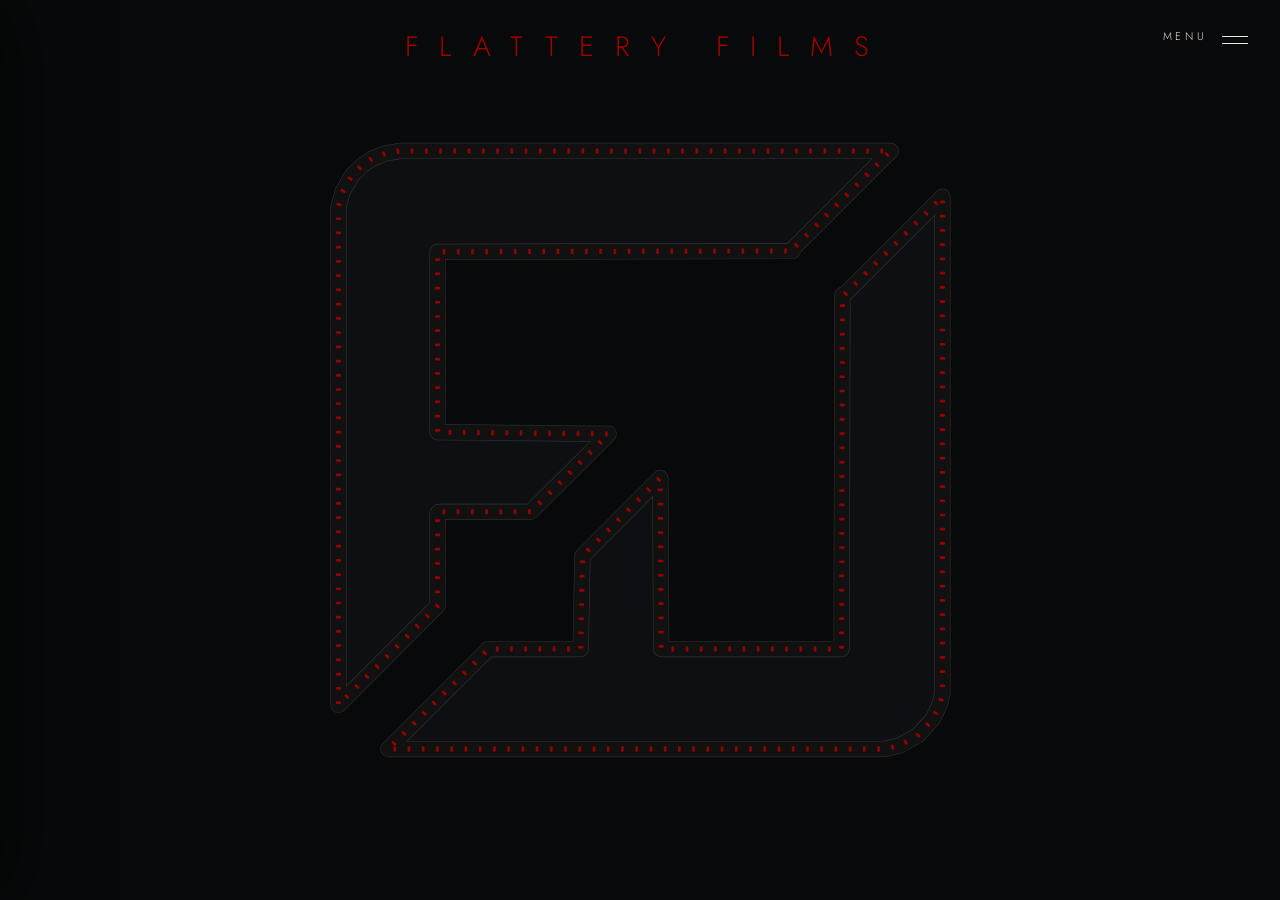
==== index.html @ 38bb0672 "Increase GAP constant from 9.5 to 10.5" ====
<!doctype html>
<html lang="en">
<head>
<meta charset="utf-8">
<meta name="viewport" content="width=device-width, initial-scale=1">
<title>Flattery Films</title>
<link rel="preconnect" href="https://fonts.googleapis.com">
<link href="https://fonts.googleapis.com/css2?family=Jost:wght@300;400&display=swap" rel="stylesheet">
<link rel="stylesheet" href="assets/site.css">
<style>
  /* hero + emblem */
  .hero{min-height:100vh;display:grid;place-items:center}
  #logo{width:min(86vmin,720px);aspect-ratio:1;display:block;touch-action:none}
  .lightbox{position:fixed;inset:0;z-index:50;background:rgba(5,5,6,.92);display:grid;place-items:center;
    opacity:0;pointer-events:none;transition:opacity .5s;cursor:zoom-out;padding:24px}
  .lightbox.show{opacity:1;pointer-events:auto}
  .lightbox figure{max-width:min(1000px,100%);text-align:center}
  .lightbox img{max-width:100%;max-height:72vh;display:block;margin:0 auto;box-shadow:0 30px 80px rgba(0,0,0,.6)}
  .lightbox p{margin-top:22px;color:var(--dim);font-size:14px;letter-spacing:.08em;line-height:1.7}

</style>
</head>
<body>


<main class="hero">
  <canvas id="logo" aria-label="Flattery Films logo as a moving film strip"></canvas>
</main>
<div class="lightbox" id="lightbox"><figure><img alt=""><p></p></figure></div>



<script>
  // =====================================================================
  //  FLATTERY FILMS HERO — the logo itself is the film; stills run inside it
  // =====================================================================

  // 1) YOUR STILLS — image paths/URLs, with the story for each.
  //    Leave empty to see the placeholder frames.
  const STILLS = [
   
    { src: "https://assets.codepen.io/14693322/Thin-Space-Eric-Pall292295adino-Sean-Murphy-D3-CostaRica-1124.jpg?format=auto", caption: "Thin Space — BOAT." },
    { src: "https://assets.codepen.io/14693322/Thin_Space_Sean_Murphy_Mexico_0924_D12262651.jpg", caption: "Thin Space — Mexico." },
    { src: "https://assets.codepen.io/14693322/Thin-Space-Eric-Pall300077adino-Sean-Murphy-D5-CostaRica-1124.jpg", caption: "Thin Space — Costa Rica." },
    { src: "https://assets.codepen.io/14693322/Thin-Space-Scotland-Sean-Murphy-D5-052547463.jpg", caption: "Thin Space — Scotland." },
    { src: "https://assets.codepen.io/14693322/Thin-Space-Scotland-Sean-Murphy-D1Leica-052536906.jpg", caption: "Thin Space — Scotland." },
    { src: "https://assets.codepen.io/14693322/Thin-Space-Scotland-Sean-Murphy-D2-052537900.jpg", caption: "Thin Space — Scotland." },      
  { src:"https://assets.codepen.io/14693322/5I9A9838.jpg", caption: "Thin Space — Scotland." },
     { src:"https://assets.codepen.io/14693322/Image+3-10-24+at+10.40%E2%80%AFAM.jpg", caption: "Alaska — U.S." },
      { src:"https://assets.codepen.io/14693322/Sean+Water+Shot.jpeg?format=auto", caption: "Alaska — U.S." },
  ];

  // 2) LOOK & FEEL
  const SPEED       = 14;   // film speed, px per second (0 = still)
  const HOVER_SPEED = 2;    // speed while the cursor is on the logo (slows so you can pick a frame)
  const IDLE_ALPHA  = 0.75;  // brightness of the black-and-white frames at rest (0–1)
  const COLOR_REACH = 1.3;  // how far the colour spreads from the cursor, in frame-widths

  // 3) OUTLINE — the film-strip outline around the logo (sizes are px at a 520px-wide logo; they scale with it)
  const GAP    = 10.5;   // px from one perforation to the next
  const HOLE_W = 2;   // perforation length (along the outline), px
  const HOLE_H = 4;     // perforation height (across the outline), px
  const ROUND  = 0.9;   // corner rounding of each perforation, px
  const OUTLINE_SPEED       = 6;   // how fast the outline runs, px per second
  const OUTLINE_HOVER_SPEED = 20;  // outline speed while the cursor is on the logo
  const REACH  = 80;    // cursor influence radius, px
  const PUSH   = 10;    // how far perforations lift away from the cursor, px
  const BAND   = 12;    // width of the faint film strip under the holes, px (0 = none)

  // Logo outline traced from the artwork, centred on 0,0, scaled to 1.
  const SHAPES = [[[0.5, -0.4188], [0.3375, -0.2563], [0.3347, -0.2563], [0.3333, 0.3291], [0.035, 0.3291], [0.0336, 0.0462], [-0.0952, 0.1751], [-0.098, 0.3291], [-0.2507, 0.3291], [-0.416, 0.4944], [0.4034, 0.4944], [0.4286, 0.4888], [0.4594, 0.472], [0.4846, 0.444], [0.4958, 0.4202], [0.5, 0.402]], [[0.4146, -0.4944], [-0.3978, -0.4944], [-0.4216, -0.4902], [-0.4426, -0.4818], [-0.4594, -0.4706], [-0.4762, -0.4538], [-0.4916, -0.4272], [-0.4986, -0.402], [-0.4986, 0.4216], [-0.3347, 0.2577], [-0.3347, 0.105], [-0.3319, 0.1022], [-0.1807, 0.1022], [-0.0518, -0.0266], [-0.3347, -0.0294], [-0.3347, -0.3277], [0.2521, -0.3291], [0.2521, -0.3319]]];
  // The film's path through each bar of the logo (centre line + bar width), same units.
  // piece = which half of the logo the film stays inside (0 = right/bottom half, 1 = top/left half).
  const ROUTES = [
    { w: 0.131, pts: [[-0.417, 0.0365], [0.06, 0.0365]], piece: 1, clip: [-0.335, -1, 1, 1] },  // F middle arm (starts at the left bar's inner edge)
    { w: 0.133, pts: [[-0.0315, 0.4115], [-0.0315, -0.06]], piece: 0, clip: [-1, -1, 1, 0.329] }, // inner stem (starts at the bottom bar's top edge)
    { w: 0.165, pts: [[0.52, -0.4115], [-0.417, -0.4115], [-0.417, 0.53]], piece: 1 },  // top bar → left bar
    { w: 0.166, pts: [[0.4165, -0.53], [0.4165, 0.4115], [-0.53, 0.4115]], piece: 0 },  // right bar → bottom bar
  ];

  const cv = document.getElementById("logo"), ctx = cv.getContext("2d");
  let W = 0, L = 0, routes = [], outline = null, pieces = [], mouse = { x: -1e4, y: -1e4 }, over = false;
  let speed = SPEED, oSpeed = OUTLINE_SPEED, last = 0, hits = [], glow = {}, rims = [], K = 1; let DPR = 1;

  // ---- stills: a colour version and a black-and-white version of each ----
  function greyOf(img) {
    const o = document.createElement("canvas"); o.width = img.naturalWidth || img.width; o.height = img.naturalHeight || img.height;
    const g = o.getContext("2d");
    if ("filter" in g) { g.filter = "grayscale(1) contrast(1.1) brightness(1.12)"; g.drawImage(img, 0, 0); return o; }
    g.drawImage(img, 0, 0);
    try { const d = g.getImageData(0, 0, o.width, o.height), p = d.data;
      for (let i = 0; i < p.length; i += 4) { const y = p[i] * .3 + p[i + 1] * .59 + p[i + 2] * .11; p[i] = p[i + 1] = p[i + 2] = y; }
      g.putImageData(d, 0, 0); } catch (e) {}
    return o;
  }
  const PH = [["#c9834f", "#3b2a4d"], ["#5d8fa8", "#1d2b33"], ["#d9b26a", "#5a3a22"], ["#7e9b6a", "#22301f"], ["#b0606a", "#2a1a2e"], ["#6f7fb8", "#1a1c33"]];
  const frames = (STILLS.length ? STILLS : PH.map((c, i) => ({ ph: c, caption: "Placeholder still " + (i + 1) + " — add your own images in STILLS." })))
    .map((s, i) => {
      const f = { caption: s.caption || "", color: null, grey: null };
      if (s.ph) {
        const o = document.createElement("canvas"); o.width = 400; o.height = 300; const g = o.getContext("2d");
        const gr = g.createLinearGradient(0, 0, 0, 300); gr.addColorStop(0, s.ph[0]); gr.addColorStop(1, s.ph[1]);
        g.fillStyle = gr; g.fillRect(0, 0, 400, 300);
        g.fillStyle = "rgba(255,240,220,.35)"; g.beginPath(); g.arc(120 + i * 30, 110, 46, 0, 7); g.fill();
        const v = g.createRadialGradient(200, 150, 60, 200, 150, 260); v.addColorStop(0, "rgba(0,0,0,0)"); v.addColorStop(1, "rgba(0,0,0,.55)");
        g.fillStyle = v; g.fillRect(0, 0, 400, 300);
        g.fillStyle = "rgba(255,255,255,.8)"; g.font = "300 26px Jost, sans-serif"; g.textAlign = "center";
        g.fillText("STILL " + String(i + 1).padStart(2, "0"), 200, 220);
        f.color = o; f.grey = greyOf(o); f.src = o.toDataURL("image/jpeg", .85);
      } else {
        // load the still, then keep a small working copy (max 900px) so the animation stays smooth;
        // the full-size original is what opens in the lightbox
        const img = new Image();
        img.onload = () => {
          const max = 900, k = Math.min(1, max / Math.max(img.naturalWidth, img.naturalHeight));
          const c = document.createElement("canvas");
          c.width = Math.round(img.naturalWidth * k); c.height = Math.round(img.naturalHeight * k);
          c.getContext("2d").drawImage(img, 0, 0, c.width, c.height);
          f.color = c; f.grey = greyOf(c);
        };
        img.onerror = () => console.warn("Couldn't load still:", s.src);
        img.src = s.src; f.src = s.src;
      }
      return f;
    });

  // ---- geometry ----
  // Turn a polyline into dense samples, rounding each corner with radius r so frames swing round smoothly.
  function sample(pts, r) {
    const out = []; let s = 0;
    const push = (x, y, ang, k) => { if (out.length) { const p = out[out.length - 1]; s += Math.hypot(x - p.x, y - p.y); } out.push({ x, y, ang, k, s }); };
    const line = (a, b, k) => { const len = Math.hypot(b[0] - a[0], b[1] - a[1]), ang = Math.atan2(b[1] - a[1], b[0] - a[0]);
      for (let d = 0; d <= len; d += 1) push(a[0] + Math.cos(ang) * d, a[1] + Math.sin(ang) * d, ang, k); };
    let start = pts[0];
    for (let i = 1; i < pts.length; i++) {
      const b = pts[i];
      if (i === pts.length - 1) { line(start, b, 0); break; }
      const c = pts[i + 1];
      const a1 = Math.atan2(b[1] - start[1], b[0] - start[0]), a2 = Math.atan2(c[1] - b[1], c[0] - b[0]);
      let turn = a2 - a1; while (turn > Math.PI) turn -= 2 * Math.PI; while (turn < -Math.PI) turn += 2 * Math.PI;
      const trim = r * Math.tan(Math.abs(turn) / 2);
      const p1 = [b[0] - Math.cos(a1) * trim, b[1] - Math.sin(a1) * trim];
      line(start, p1, 0);
      const side = Math.sign(turn), cx = p1[0] + Math.cos(a1 + side * Math.PI / 2) * r, cy = p1[1] + Math.sin(a1 + side * Math.PI / 2) * r;
      const steps = Math.max(4, Math.ceil(Math.abs(turn) * r));
      for (let j = 1; j <= steps; j++) {
        const ang = a1 + turn * j / steps, rad = ang - side * Math.PI / 2;
        push(cx + Math.cos(rad) * r, cy + Math.sin(rad) * r, ang, side);
      }
      start = [b[0] + Math.cos(a2) * trim, b[1] + Math.sin(a2) * trim];
    }
    return out;
  }
  function at(R, s) {                       // position/direction at distance s (extends past the ends)
    const S = R.S, n = S.length;
    if (s <= 0) { const p = S[0]; return { x: p.x + Math.cos(p.ang) * s, y: p.y + Math.sin(p.ang) * s, ang: p.ang, k: 0 }; }
    if (s >= R.len) { const p = S[n - 1], d = s - R.len; return { x: p.x + Math.cos(p.ang) * d, y: p.y + Math.sin(p.ang) * d, ang: p.ang, k: 0 }; }
    let lo = 0, hi = n - 1; while (hi - lo > 1) { const m = (lo + hi) >> 1; if (S[m].s <= s) lo = m; else hi = m; }
    return S[lo];
  }

  function build() {
    const dpr = devicePixelRatio || 1, r = cv.getBoundingClientRect();
    W = r.width; cv.width = W * dpr; cv.height = W * dpr; ctx.setTransform(dpr, 0, 0, dpr, 0, 0); DPR = dpr;
    L = W * 0.84; const c = W / 2, P = ([x, y]) => [c + x * L, c + y * L];
    outline = new Path2D(); pieces = [];
    for (const poly of SHAPES) {
      const pc = new Path2D();
      poly.forEach((q, i) => { const [x, y] = P(q); if (i) { outline.lineTo(x, y); pc.lineTo(x, y); } else { outline.moveTo(x, y); pc.moveTo(x, y); } });
      outline.closePath(); pc.closePath(); pieces.push(pc);
    }
    K = L / 447;                                       // scale the outline sizes with the logo
    rims = SHAPES.map(poly => {
      const Q = poly.map(P), segs = []; let total = 0;
      for (let i = 0; i < Q.length; i++) {
        const a = Q[i], b = Q[(i + 1) % Q.length], len = Math.hypot(b[0] - a[0], b[1] - a[1]);
        segs.push({ a, b, len, start: total, ang: Math.atan2(b[1] - a[1], b[0] - a[0]) }); total += len;
      }
      const n = Math.round(total / (GAP * K));
      return { segs, total, n, step: total / n, offset: 0, holes: Array.from({ length: n }, () => ({ glow: 0, lx: 0, ly: 0 })) };
    });
    routes = ROUTES.map((rt, ri) => {
      const w = rt.w * L, S = sample(rt.pts.map(P), w / 2);
      const m = w * 0.13;                              // dark margin each side of the pictures
      const fh = w - 2 * m, fl = fh * 1.3, gap = fh * 0.1; // frame across / along / gap
      const cl = rt.clip && [P([rt.clip[0], rt.clip[1]]), P([rt.clip[2], rt.clip[3]])];
      return { ri, w, r: w / 2, S, cl, piece: rt.piece, len: S[S.length - 1].s, offset: 0, m, fh, fl, pitch: fl + gap,
               hole: { along: w * 0.05, across: w * 0.075, pitch: w * 0.14 } };
    });
  }

  function frame(t) {
    const dt = Math.min(0.05, (t - last) / 1000 || 0); last = t;
    speed += ((over ? HOVER_SPEED : SPEED) - speed) * 0.06;
    ctx.clearRect(0, 0, W, W); hits = [];
    ctx.save(); ctx.clip(outline, "nonzero");
    ctx.fillStyle = "#101113"; ctx.fill(outline);

    for (const R of routes) {
      R.offset -= speed * dt;
      ctx.save();
      ctx.clip(pieces[R.piece]);                  // keep this film inside its own half of the logo
      if (R.cl) { ctx.beginPath(); ctx.rect(R.cl[0][0], R.cl[0][1], R.cl[1][0] - R.cl[0][0], R.cl[1][1] - R.cl[0][1]); ctx.clip(); }
      const span = R.len + R.pitch * 2, n = Math.ceil(span / R.pitch), loop = n * R.pitch;
      // frames
      for (let i = 0; i < n; i++) {
        const s = ((((R.offset + i * R.pitch) % loop) + loop) % loop) - R.pitch;
        if (s < -R.fl || s > R.len + R.fl) continue;
        const p = at(R, s), f = frames[(i + R.ri * 2) % frames.length], key = R.ri + ":" + i;
        const d = Math.hypot(p.x - mouse.x, p.y - mouse.y);
        const target = Math.max(0, Math.min(1, 1.25 - d / (R.fh * COLOR_REACH)));
        glow[key] = (glow[key] || 0) + (target - (glow[key] || 0)) * 0.1;
        hits.push({ x: p.x, y: p.y, f, r: R.fh * 0.8 });
        if (!f.color) continue;
        // the frame's shape is swept along the film's path, so it bends with the corner
        const half = R.fh / 2, a0 = s - R.fl / 2, a1 = s + R.fl / 2, steps = Math.ceil(R.fl / 2);
        const left = [], right = [];
        let bx0 = Infinity, by0 = Infinity, bx1 = -Infinity, by1 = -Infinity;
        for (let j = 0; j <= steps; j++) {
          const q = at(R, a0 + (a1 - a0) * j / steps), nx = Math.cos(q.ang + Math.PI / 2), ny = Math.sin(q.ang + Math.PI / 2);
          for (const side of [-1, 1]) {
            const o = (q.k && side === q.k) ? Math.min(half, R.r * 0.97) : half;  // inner side of a bend can't go past its centre
            const x = q.x + nx * o * side, y = q.y + ny * o * side;
            (side < 0 ? left : right).push([x, y]);
            bx0 = Math.min(bx0, x); by0 = Math.min(by0, y); bx1 = Math.max(bx1, x); by1 = Math.max(by1, y);
          }
        }
        ctx.beginPath(); left.forEach(([x, y], j) => j ? ctx.lineTo(x, y) : ctx.moveTo(x, y));
        for (let j = right.length - 1; j >= 0; j--) ctx.lineTo(...right[j]); ctx.closePath();
        ctx.save(); ctx.clip();
        // keep the picture upright, cropped to cover the frame
        const img = f.color, iw = img.naturalWidth || img.width, ih = img.naturalHeight || img.height;
        const bw = bx1 - bx0, bh = by1 - by0, sc = Math.max(bw / iw, bh / ih);
        const dw = iw * sc, dh = ih * sc, dx = (bx0 + bx1) / 2 - dw / 2, dy = (by0 + by1) / 2 - dh / 2;
        ctx.globalAlpha = IDLE_ALPHA * (1 - glow[key]) + 0.15 * glow[key]; ctx.drawImage(f.grey, dx, dy, dw, dh);
        if (glow[key] > 0.01) { ctx.globalAlpha = glow[key]; ctx.drawImage(img, dx, dy, dw, dh); }
        ctx.restore();
      }
      ctx.restore();
    }
    ctx.restore();
    drawRims(dt);
    cv.style.cursor = nearest() ? "pointer" : "default";
    requestAnimationFrame(frame);
  }

  // ---- the film-strip outline: one row of perforations running round the logo's edge ----
  function rimAt(p, s) {
    s = ((s % p.total) + p.total) % p.total;
    let seg = p.segs[0];
    for (const g of p.segs) if (s >= g.start) seg = g; else break;
    const t = (s - seg.start) / seg.len;
    return [seg.a[0] + (seg.b[0] - seg.a[0]) * t, seg.a[1] + (seg.b[1] - seg.a[1]) * t, seg.ang];
  }
  function drawRims(dt) {
    oSpeed += ((over ? OUTLINE_HOVER_SPEED : OUTLINE_SPEED) - oSpeed) * 0.05;
    if (BAND) {                                   // faint strip with hairline edges
      ctx.globalAlpha = 1; ctx.lineJoin = "round";
      for (const p of rims) {
        ctx.beginPath(); p.segs.forEach((g, i) => i ? ctx.lineTo(...g.a) : ctx.moveTo(...g.a)); ctx.closePath();
        ctx.strokeStyle = "rgba(233,230,223,.16)"; ctx.lineWidth = BAND * K; ctx.stroke();
        ctx.strokeStyle = "#08090a"; ctx.lineWidth = BAND * K - 1.4; ctx.stroke();
        ctx.strokeStyle = "rgba(233,230,223,.035)"; ctx.stroke();
      }
    }
    for (const p of rims) {
      p.offset += oSpeed * dt;
      p.holes.forEach((hd, i) => {
        const [hx, hy, ang] = rimAt(p, p.offset + i * p.step);
        const dx = hx - mouse.x, dy = hy - mouse.y, dist = Math.hypot(dx, dy);
        const f = Math.max(0, 1 - dist / REACH), e = f * f;
        hd.lx += ((dist ? dx / dist : 0) * e * PUSH - hd.lx) * 0.12;
        hd.ly += ((dist ? dy / dist : 0) * e * PUSH - hd.ly) * 0.12;
        hd.glow += (f - hd.glow) * 0.1;
        ctx.globalAlpha = Math.min(1, 0.9 + hd.glow * 0.5);
        ctx.fillStyle = hd.glow > 0.05 ? "#fff" : "#A30101";
        const grow = 1 + hd.glow * 0.35, w = HOLE_W * K * grow, hh = HOLE_H * K * grow;
        ctx.save(); ctx.translate(hx + hd.lx, hy + hd.ly); ctx.rotate(ang);
        ctx.beginPath(); ctx.roundRect(-w / 2, -hh / 2, w, hh, ROUND * K); ctx.fill();
        ctx.restore();
      });
    }
  }

  function nearest() {
    let best = null, bd = Infinity;
    for (const h of hits) { const d = Math.hypot(h.x - mouse.x, h.y - mouse.y); if (d < h.r && d < bd) { bd = d; best = h; } }
    return best && ctx.isPointInPath(outline, mouse.x * (devicePixelRatio || 1), mouse.y * (devicePixelRatio || 1)) ? best : null;
  }

  // click a frame → open that still large, in colour, with its story
  const lb = document.getElementById("lightbox");
  cv.addEventListener("click", () => {
    const h = nearest(); if (!h) return;
    lb.querySelector("img").src = h.f.src; lb.querySelector("p").textContent = h.f.caption;
    lb.classList.add("show");
  });
  lb.addEventListener("click", () => lb.classList.remove("show"));

  const move = e => { const r = cv.getBoundingClientRect(); mouse.x = e.clientX - r.left; mouse.y = e.clientY - r.top; over = true; };
  cv.addEventListener("pointermove", move);
  cv.addEventListener("pointerdown", move);
  cv.addEventListener("pointerleave", () => { mouse = { x: -1e4, y: -1e4 }; over = false; });
  addEventListener("resize", build);
  build(); requestAnimationFrame(frame);

</script>
<script src="assets/site.js"></script>
</body>
</html>
---- assets/site.css ----
/* =====================================================================
   FLATTERY FILMS — shared styles (every page loads this file)
   ===================================================================== */
:root{
  --bg:#08090a; --ink:#e9e6df; --dim:rgba(233,230,223,.65); --faint:rgba(233,230,223,.42);
  --line:rgba(233,230,223,.14); --panel:#0b0c0d; --red:#A30101;
}
*{box-sizing:border-box;margin:0;padding:0}
body{background:var(--bg);color:var(--ink);font-family:"Jost",system-ui,sans-serif;font-weight:300;min-height:100vh;overflow-x:hidden}
a{color:inherit}

/* wordmark — always links home */
.wordmark{position:fixed;top:26px;left:50%;transform:translateX(-50%);z-index:30;
  color:var(--red);text-decoration:none;font-weight:300;font-size:28px;letter-spacing:.75em;padding-left:.52em;
  white-space:nowrap;transition:opacity .4s}
.wordmark:hover{opacity:.75}
.open .wordmark{opacity:0;pointer-events:none}

/* menu button */
.burger{position:fixed;top:28px;right:32px;z-index:30;background:none;border:0;cursor:pointer;
  color:var(--ink);display:flex;align-items:center;gap:14px;font:inherit;font-size:11px;letter-spacing:.35em}
.burger i{display:block;width:26px;height:1px;background:currentColor;position:relative}
.burger i::after{content:"";position:absolute;left:0;top:7px;width:26px;height:1px;background:currentColor}

/* menu panel */
.nav{position:fixed;inset:0 auto 0 0;width:min(560px,100%);background:var(--panel);z-index:40;
  transform:translateX(-100%);transition:transform .7s cubic-bezier(.7,0,.2,1);overflow-y:auto;box-shadow:0 0 80px rgba(0,0,0,.8)}
.open .nav{transform:none}
.scrim{position:fixed;inset:0;background:rgba(0,0,0,.25);opacity:0;pointer-events:none;transition:opacity .6s;z-index:35}
.open .scrim{opacity:1;pointer-events:auto}
.close{position:absolute;top:28px;right:32px;width:22px;height:22px;background:none;border:0;cursor:pointer}
.close::before,.close::after{content:"";position:absolute;left:0;top:50%;width:100%;height:1px;background:var(--ink);transform:rotate(45deg)}
.close::after{transform:rotate(-45deg)}
.nav-home{position:absolute;top:30px;left:44px;font-size:11px;letter-spacing:.35em;color:var(--red);text-decoration:none}

.list{margin-top:120px;border-top:1px solid var(--line)}
.item{border-bottom:1px solid var(--line)}
.head{width:100%;display:flex;justify-content:space-between;align-items:center;background:none;border:0;color:var(--ink);
  cursor:pointer;padding:30px 44px;font:inherit;font-size:15px;letter-spacing:.42em;text-align:left;transition:color .3s}
.head:hover{color:#fff}
.chev{width:9px;height:9px;border-right:1px solid var(--dim);border-bottom:1px solid var(--dim);transform:rotate(45deg) translateY(-3px);transition:transform .4s}
.item.is-open .chev{transform:rotate(-135deg) translateY(-3px)}
.body{display:grid;grid-template-rows:0fr;transition:grid-template-rows .55s ease}
.item.is-open .body{grid-template-rows:1fr}
.body>div{overflow:hidden}
.inner{padding:0 44px 34px;color:var(--dim);font-size:14px;line-height:1.7;letter-spacing:.03em}
.stills{display:grid;grid-template-columns:repeat(3,1fr);gap:10px;margin-top:4px;padding-bottom:20px}
.stills a,.stills span{display:block;aspect-ratio:3/4;position:relative;text-decoration:none;
  background:linear-gradient(160deg,#25272a,#121314) center/cover}
.stills a{filter:grayscale(1) brightness(1.15);transition:filter .5s}
.stills a:hover{filter:none}
.stills b{position:absolute;left:0;bottom:-20px;font-weight:300;font-size:10px;letter-spacing:.25em;color:var(--dim);white-space:nowrap}
.stills span{opacity:.45}

.plain{list-style:none;padding:36px 44px}
.plain a,.plain span{display:inline-block;color:var(--ink);text-decoration:none;font-size:15px;letter-spacing:.42em;padding:9px 0;transition:opacity .3s}
.plain a:hover{opacity:.6}
.soon{opacity:.3;cursor:default}
.soon::after{content:" · soon";font-size:10px;letter-spacing:.25em}

@media (max-width:560px){
  .wordmark{font-size:12px;letter-spacing:.42em;padding-left:.42em;top:30px;left:24px;transform:none}
  .head,.plain{padding-left:24px;padding-right:24px}
  .inner{padding:0 24px 30px}
  .burger{right:20px}.close{right:20px}.nav-home{left:24px}
}
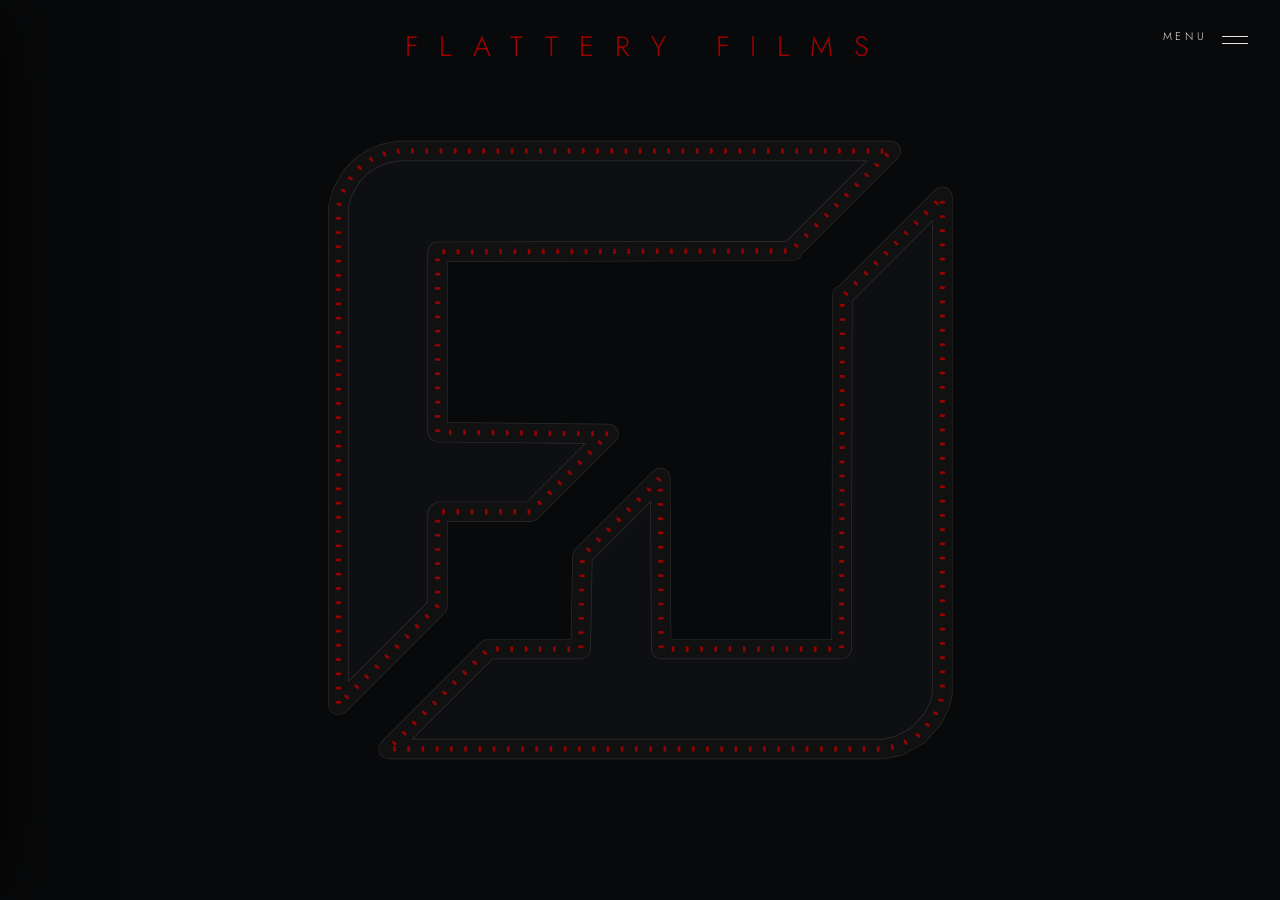
==== commit 58cb074a: "Adjust cursor influence radius and film strip width" ====
--- a/index.html
+++ b/index.html
@@ -64,9 +64,9 @@
   const ROUND  = 0.9;   // corner rounding of each perforation, px
   const OUTLINE_SPEED       = 6;   // how fast the outline runs, px per second
   const OUTLINE_HOVER_SPEED = 20;  // outline speed while the cursor is on the logo
-  const REACH  = 80;    // cursor influence radius, px
+  const REACH  = 60;    // cursor influence radius, px
   const PUSH   = 10;    // how far perforations lift away from the cursor, px
-  const BAND   = 12;    // width of the faint film strip under the holes, px (0 = none)
+  const BAND   = 15;    // width of the faint film strip under the holes, px (0 = none)
 
   // Logo outline traced from the artwork, centred on 0,0, scaled to 1.
   const SHAPES = [[[0.5, -0.4188], [0.3375, -0.2563], [0.3347, -0.2563], [0.3333, 0.3291], [0.035, 0.3291], [0.0336, 0.0462], [-0.0952, 0.1751], [-0.098, 0.3291], [-0.2507, 0.3291], [-0.416, 0.4944], [0.4034, 0.4944], [0.4286, 0.4888], [0.4594, 0.472], [0.4846, 0.444], [0.4958, 0.4202], [0.5, 0.402]], [[0.4146, -0.4944], [-0.3978, -0.4944], [-0.4216, -0.4902], [-0.4426, -0.4818], [-0.4594, -0.4706], [-0.4762, -0.4538], [-0.4916, -0.4272], [-0.4986, -0.402], [-0.4986, 0.4216], [-0.3347, 0.2577], [-0.3347, 0.105], [-0.3319, 0.1022], [-0.1807, 0.1022], [-0.0518, -0.0266], [-0.3347, -0.0294], [-0.3347, -0.3277], [0.2521, -0.3291], [0.2521, -0.3319]]];
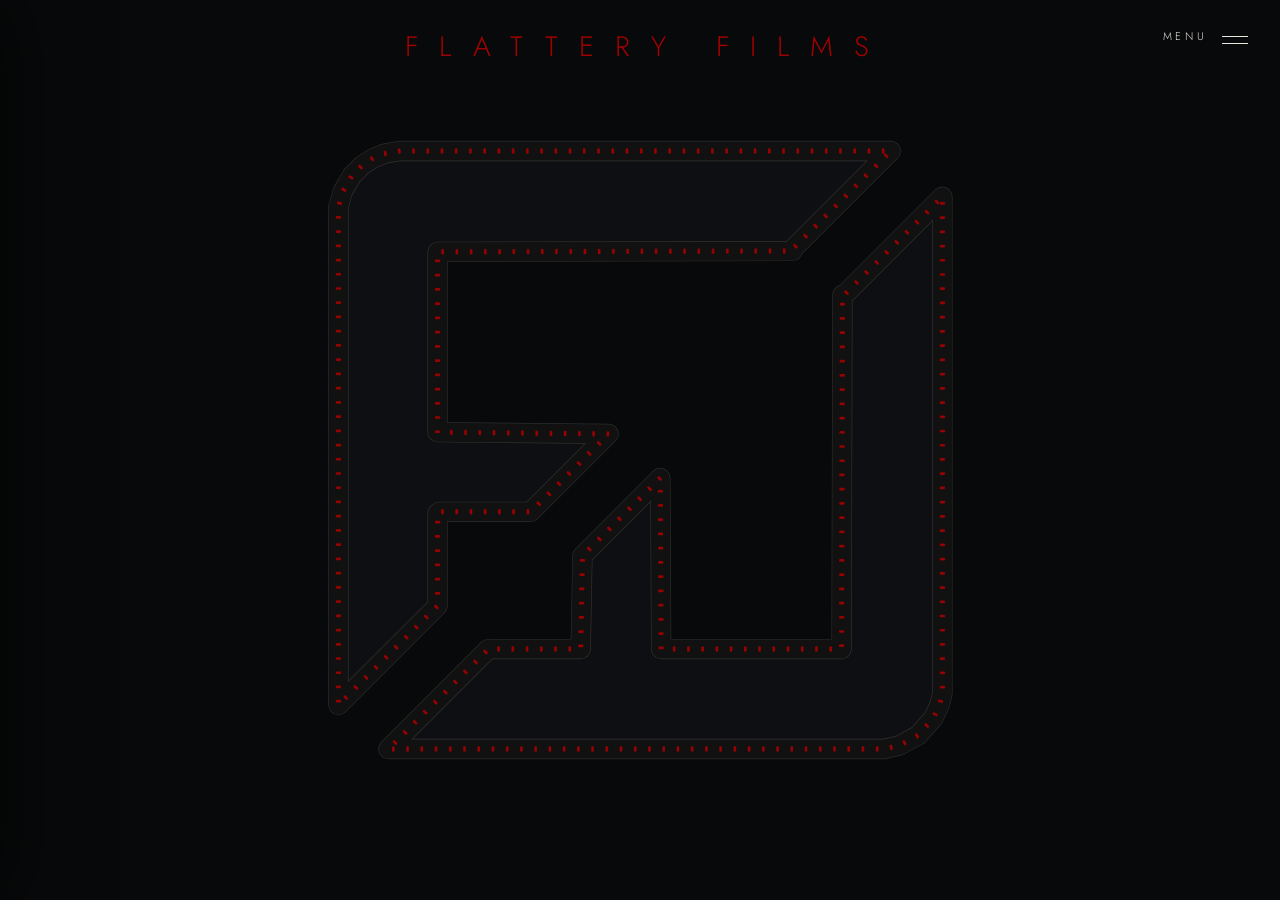
==== commit 533afc28: "Add noindex robots meta to index.html for hidden preview" ====
--- a/index.html
+++ b/index.html
@@ -4,6 +4,7 @@
 <head>
 <meta charset="utf-8">
 <meta name="viewport" content="width=device-width, initial-scale=1">
+<meta name="robots" content="noindex">
 <title>Flattery Films</title>
 <link rel="preconnect" href="https://fonts.googleapis.com">
 <link href="https://fonts.googleapis.com/css2?family=Jost:wght@300;400&display=swap" rel="stylesheet">
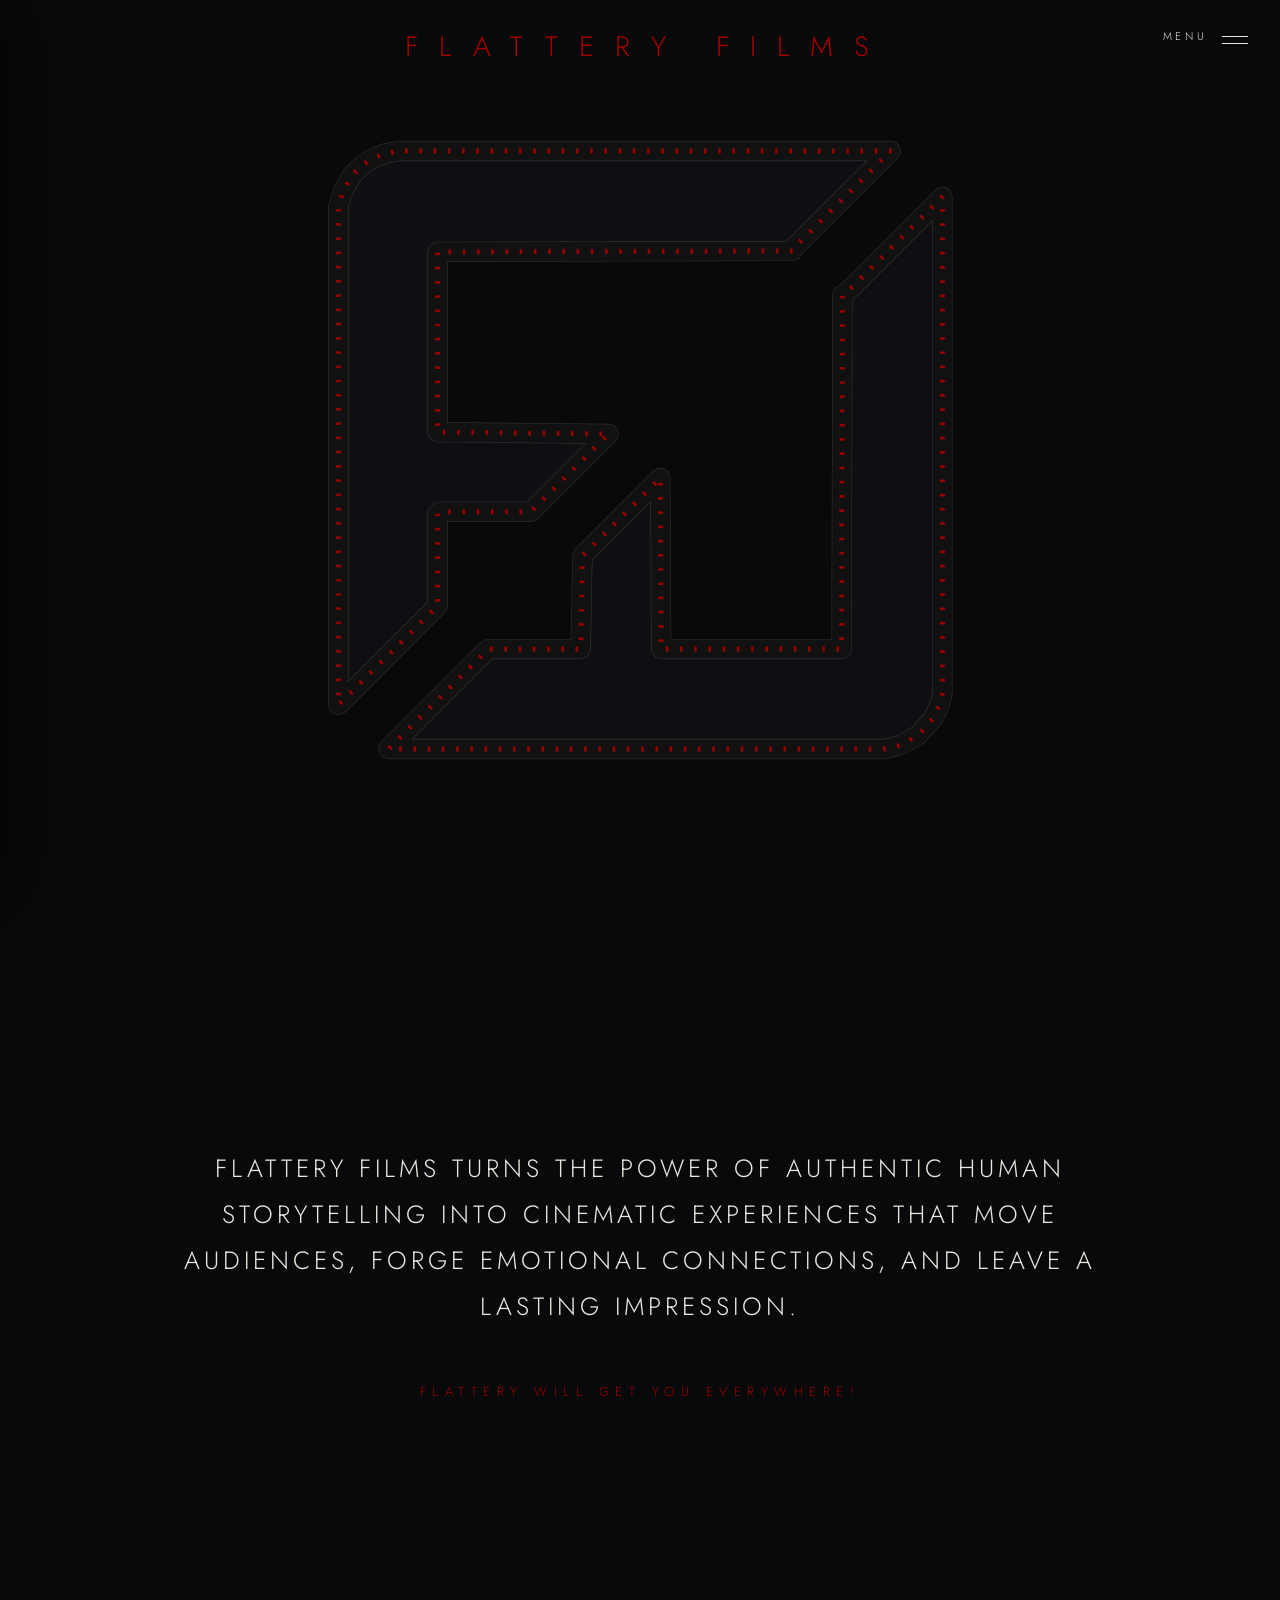
==== commit dcba3af1: "Add home statement and tagline under the logo Co-Authored-By: Claude Opus 5.5 <noreply@anthropic.com" ====
--- a/index.html
+++ b/index.html
@@ -20,6 +20,11 @@
   .lightbox img{max-width:100%;max-height:72vh;display:block;margin:0 auto;box-shadow:0 30px 80px rgba(0,0,0,.6)}
   .lightbox p{margin-top:22px;color:var(--dim);font-size:14px;letter-spacing:.08em;line-height:1.7}
 
+  /* statement under the logo (typed in sentence case, shown in capitals) */
+  .intro{min-height:85vh;display:grid;place-items:center;padding:120px 32px 140px;text-align:center}
+  .intro .statement{max-width:920px;font-size:clamp(17px,2.1vw,25px);line-height:1.85;letter-spacing:.16em;text-transform:uppercase}
+  .intro .tagline{margin-top:52px;color:var(--red);font-size:13px;letter-spacing:.5em;text-transform:uppercase}
+
 </style>
 </head>
 <body>
@@ -28,6 +33,12 @@
 <main class="hero">
   <canvas id="logo" aria-label="Flattery Films logo as a moving film strip"></canvas>
 </main>
+<section class="intro">
+  <div>
+    <p class="statement">Flattery Films turns the power of authentic human storytelling into cinematic experiences that move audiences, forge emotional connections, and leave a lasting impression.</p>
+    <p class="tagline">Flattery will get you everywhere!</p>
+  </div>
+</section>
 <div class="lightbox" id="lightbox"><figure><img alt=""><p></p></figure></div>
 
 
--- a/assets/site.css
+++ b/assets/site.css
@@ -64,3 +64,40 @@
   .inner{padding:0 24px 30px}
   .burger{right:20px}.close{right:20px}.nav-home{left:24px}
 }
+
+/* menu: "read more" link under a menu item's text */
+.more{display:table;margin-top:18px;color:var(--ink);text-decoration:none;font-size:11px;letter-spacing:.35em;
+  padding-bottom:5px;border-bottom:1px solid var(--red);transition:opacity .3s}
+.stills + .more{margin-top:30px}
+.more:hover{opacity:.7}
+
+/* =====================================================================
+   TEXT PAGES (What / Why / Who) — one calm reading column.
+   Copy is written in normal sentence case in the HTML; anything that
+   should SHOUT gets text-transform:uppercase here, so the look can change
+   without retyping the words.
+   ===================================================================== */
+.page{max-width:760px;margin:0 auto;padding:170px 32px 140px;animation:rise 1.1s cubic-bezier(.2,.7,.2,1) both}
+@keyframes rise{from{opacity:0;transform:translateY(18px)}}
+.page-kicker{font-size:11px;letter-spacing:.38em;color:var(--dim);margin-bottom:26px;text-transform:uppercase}
+.page-kicker::before{content:"";display:inline-block;width:26px;height:1px;background:var(--red);vertical-align:middle;margin-right:14px}
+.page h1{font-weight:300;font-size:clamp(28px,4vw,48px);line-height:1.25;letter-spacing:.24em;text-transform:uppercase;margin-bottom:52px}
+.page h2{font-weight:300;font-size:11px;letter-spacing:.38em;color:var(--dim);text-transform:uppercase;margin:76px 0 0}
+.page p{font-size:16px;line-height:1.9;letter-spacing:.03em;color:rgba(233,230,223,.78);margin-bottom:24px}
+.page .lede{font-size:clamp(17px,1.9vw,21px);line-height:1.75;letter-spacing:.14em;text-transform:uppercase;color:var(--ink);margin-bottom:40px}
+.page .closing{font-size:clamp(15px,1.6vw,18px);line-height:1.8;letter-spacing:.2em;text-transform:uppercase;color:var(--ink);
+  margin-top:64px;padding-top:30px;border-top:1px solid var(--line);
+  background:linear-gradient(var(--red),var(--red)) 0 0/26px 1px no-repeat border-box}
+.page cite{font-style:italic;color:var(--ink)}
+.page cite a{text-decoration:none;border-bottom:1px solid var(--red)}
+.page cite a:hover{opacity:.7}
+
+.services{list-style:none;display:grid;grid-template-columns:repeat(auto-fill,minmax(210px,1fr));gap:0 36px;margin:22px 0 8px}
+.services li{padding:15px 0;border-bottom:1px solid var(--line);font-size:11px;letter-spacing:.28em;text-transform:uppercase;color:var(--dim)}
+
+.page-next{display:inline-block;margin-top:72px;color:var(--ink);text-decoration:none;font-size:11px;letter-spacing:.38em;text-transform:uppercase;
+  padding-bottom:6px;border-bottom:1px solid var(--red);transition:opacity .3s}
+.page-next:hover{opacity:.7}
+
+@media (max-width:560px){ .page{padding:130px 24px 100px} }
+@media (prefers-reduced-motion:reduce){ .page{animation:none} }
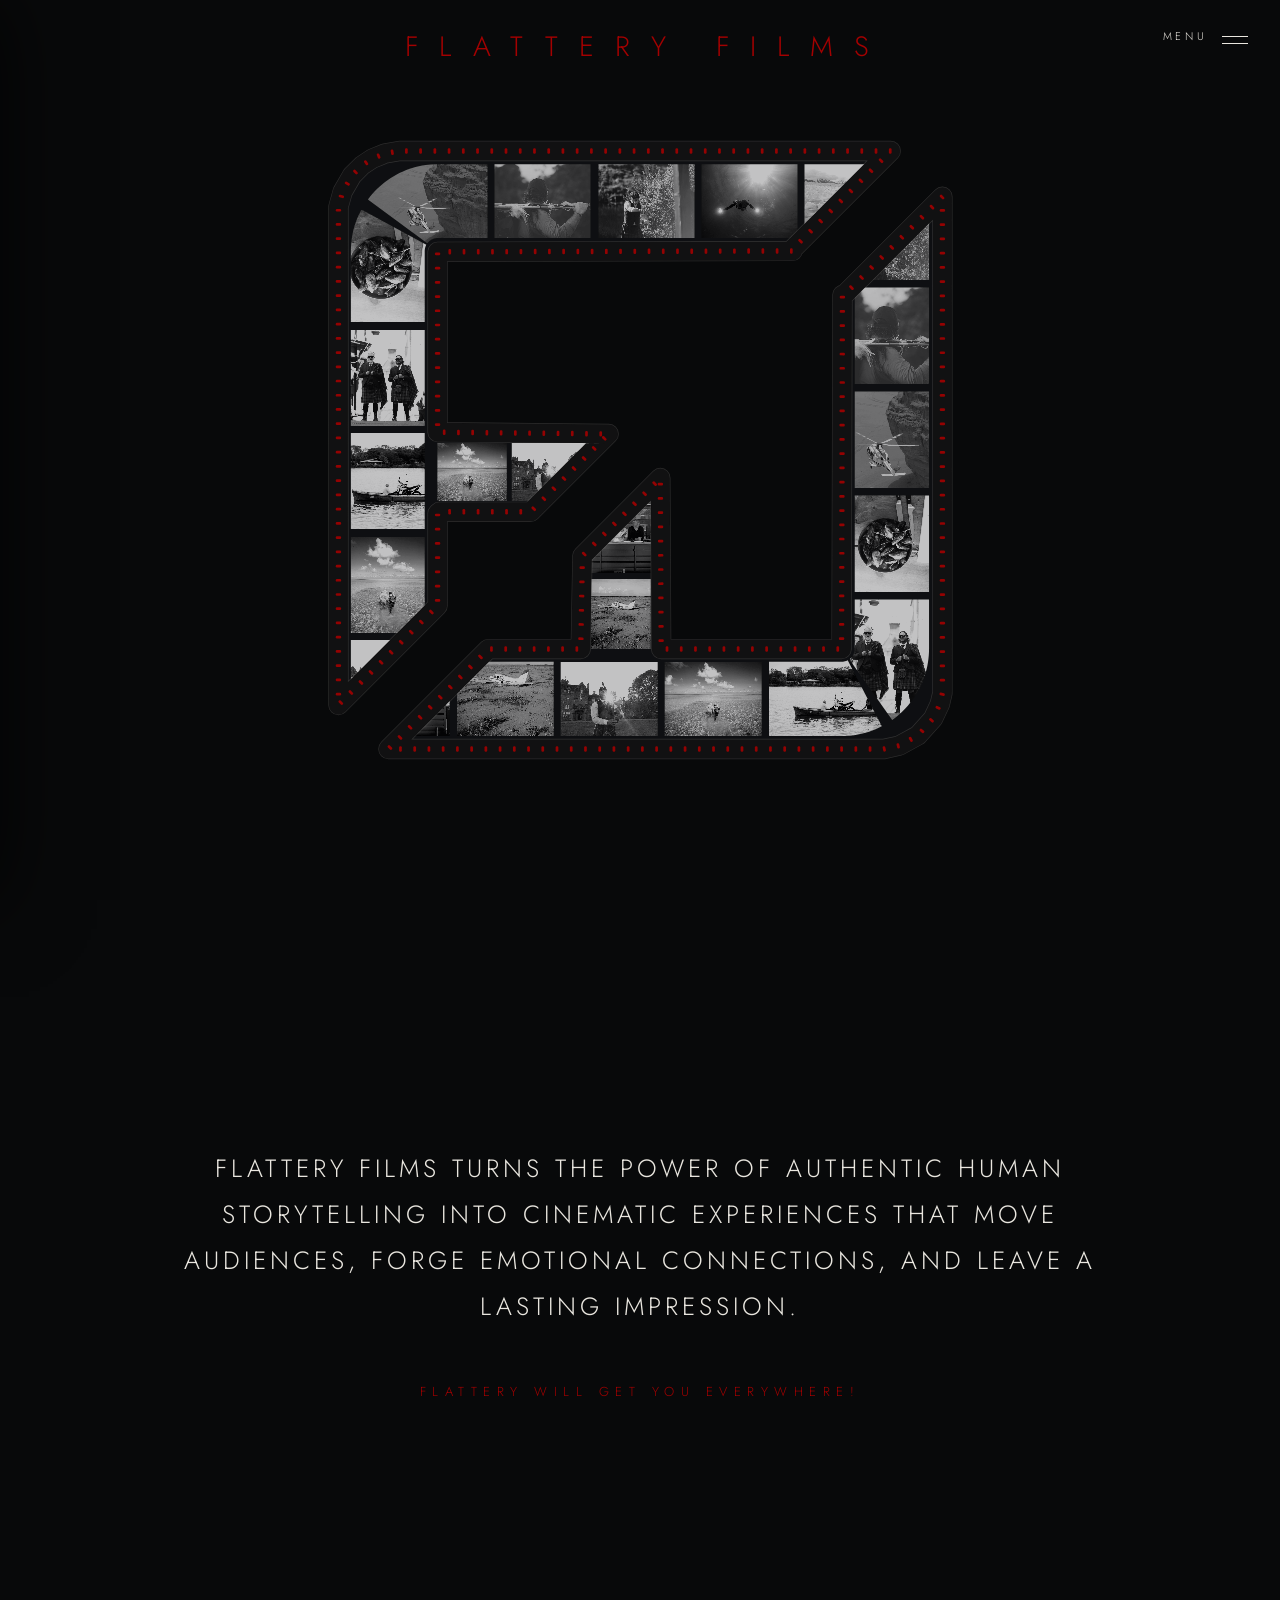
==== commit eee07f61: "Add photos, team bios, and page hero images - Resize 19 stills into assets/img/stills (≤2400×1600) a" ====
--- a/index.html
+++ b/index.html
@@ -48,19 +48,21 @@
   //  FLATTERY FILMS HERO — the logo itself is the film; stills run inside it
   // =====================================================================
 
-  // 1) YOUR STILLS — image paths/URLs, with the story for each.
-  //    Leave empty to see the placeholder frames.
+  // 1) YOUR STILLS — image paths, with the caption for each.
+  //    Files live in assets/img/home/ (1600 px on the long side). Leave empty to see placeholder frames.
   const STILLS = [
-   
-    { src: "https://assets.codepen.io/14693322/Thin-Space-Eric-Pall292295adino-Sean-Murphy-D3-CostaRica-1124.jpg?format=auto", caption: "Thin Space — BOAT." },
-    { src: "https://assets.codepen.io/14693322/Thin_Space_Sean_Murphy_Mexico_0924_D12262651.jpg", caption: "Thin Space — Mexico." },
-    { src: "https://assets.codepen.io/14693322/Thin-Space-Eric-Pall300077adino-Sean-Murphy-D5-CostaRica-1124.jpg", caption: "Thin Space — Costa Rica." },
-    { src: "https://assets.codepen.io/14693322/Thin-Space-Scotland-Sean-Murphy-D5-052547463.jpg", caption: "Thin Space — Scotland." },
-    { src: "https://assets.codepen.io/14693322/Thin-Space-Scotland-Sean-Murphy-D1Leica-052536906.jpg", caption: "Thin Space — Scotland." },
-    { src: "https://assets.codepen.io/14693322/Thin-Space-Scotland-Sean-Murphy-D2-052537900.jpg", caption: "Thin Space — Scotland." },      
-  { src:"https://assets.codepen.io/14693322/5I9A9838.jpg", caption: "Thin Space — Scotland." },
-     { src:"https://assets.codepen.io/14693322/Image+3-10-24+at+10.40%E2%80%AFAM.jpg", caption: "Alaska — U.S." },
-      { src:"https://assets.codepen.io/14693322/Sean+Water+Shot.jpeg?format=auto", caption: "Alaska — U.S." },
+    { src: "assets/img/home/thin-space-scotland-kilts-street.jpg", caption: "Thin Space — Scotland." },
+    { src: "assets/img/home/thin-space-costa-rica-boat.jpg", caption: "Thin Space — Costa Rica." },
+    { src: "assets/img/home/thin-space-mexico-flats.jpg", caption: "Thin Space — Mexico." },
+    { src: "assets/img/home/thin-space-scotland-bagpiper.jpg", caption: "Thin Space — Scotland, Skibo Castle." },
+    { src: "assets/img/home/thin-space-abandoned-plane.jpg", caption: "Thin Space." },
+    { src: "assets/img/home/thin-space-scotland-food-truck.jpg", caption: "Thin Space — Scotland." },
+    { src: "assets/img/home/alaska-helicopter-glacier.jpg", caption: "Alaska — U.S." },
+    { src: "assets/img/home/thin-space-mexico-underwater.jpg", caption: "Thin Space — Mexico." },
+    { src: "assets/img/home/thin-space-scotland-axe.jpg", caption: "Thin Space — Scotland, Skibo Castle." },
+    { src: "assets/img/home/thin-space-costa-rica-rods.jpg", caption: "Thin Space — Costa Rica." },
+    { src: "assets/img/home/wild-response-helicopter.jpg", caption: "Wild Response — Africa." },
+    { src: "assets/img/home/thin-space-scotland-mussels.jpg", caption: "Thin Space — Scotland." },
   ];
 
   // 2) LOOK & FEEL
--- a/assets/site.css
+++ b/assets/site.css
@@ -44,9 +44,9 @@
 .item.is-open .body{grid-template-rows:1fr}
 .body>div{overflow:hidden}
 .inner{padding:0 44px 34px;color:var(--dim);font-size:14px;line-height:1.7;letter-spacing:.03em}
-.stills{display:grid;grid-template-columns:repeat(3,1fr);gap:10px;margin-top:4px;padding-bottom:20px}
+.stills{display:grid;grid-template-columns:repeat(3,1fr);gap:34px 10px;margin-top:4px;padding-bottom:20px}
 .stills a,.stills span{display:block;aspect-ratio:3/4;position:relative;text-decoration:none;
-  background:linear-gradient(160deg,#25272a,#121314) center/cover}
+  background:#1a1b1d linear-gradient(160deg,#25272a,#121314) center/cover;background-position:var(--pos,center)}
 .stills a{filter:grayscale(1) brightness(1.15);transition:filter .5s}
 .stills a:hover{filter:none}
 .stills b{position:absolute;left:0;bottom:-20px;font-weight:300;font-size:10px;letter-spacing:.25em;color:var(--dim);white-space:nowrap}
@@ -70,6 +70,15 @@
   padding-bottom:5px;border-bottom:1px solid var(--red);transition:opacity .3s}
 .stills + .more{margin-top:30px}
 .more:hover{opacity:.7}
+
+/* =====================================================================
+   PAGE HERO — a full-width still at the top of a text page that fades
+   into the background; the reading column then slides up over the fade.
+   ===================================================================== */
+.page-hero{position:relative;height:64vh;min-height:340px;background:#111 center/cover no-repeat;background-position:var(--pos,center)}
+.page-hero::after{content:"";position:absolute;inset:0;
+  background:linear-gradient(180deg,rgba(8,9,10,.82) 0%,rgba(8,9,10,.35) 14%,rgba(8,9,10,0) 30%,rgba(8,9,10,.15) 55%,var(--bg) 100%)}
+.page-hero + .page{position:relative;margin-top:-140px;padding-top:0}
 
 /* =====================================================================
    TEXT PAGES (What / Why / Who) — one calm reading column.
@@ -99,5 +108,5 @@
   padding-bottom:6px;border-bottom:1px solid var(--red);transition:opacity .3s}
 .page-next:hover{opacity:.7}
 
-@media (max-width:560px){ .page{padding:130px 24px 100px} }
+@media (max-width:560px){ .page{padding:130px 24px 100px} .page-hero{height:46vh} .page-hero + .page{margin-top:-40px} }
 @media (prefers-reduced-motion:reduce){ .page{animation:none} }
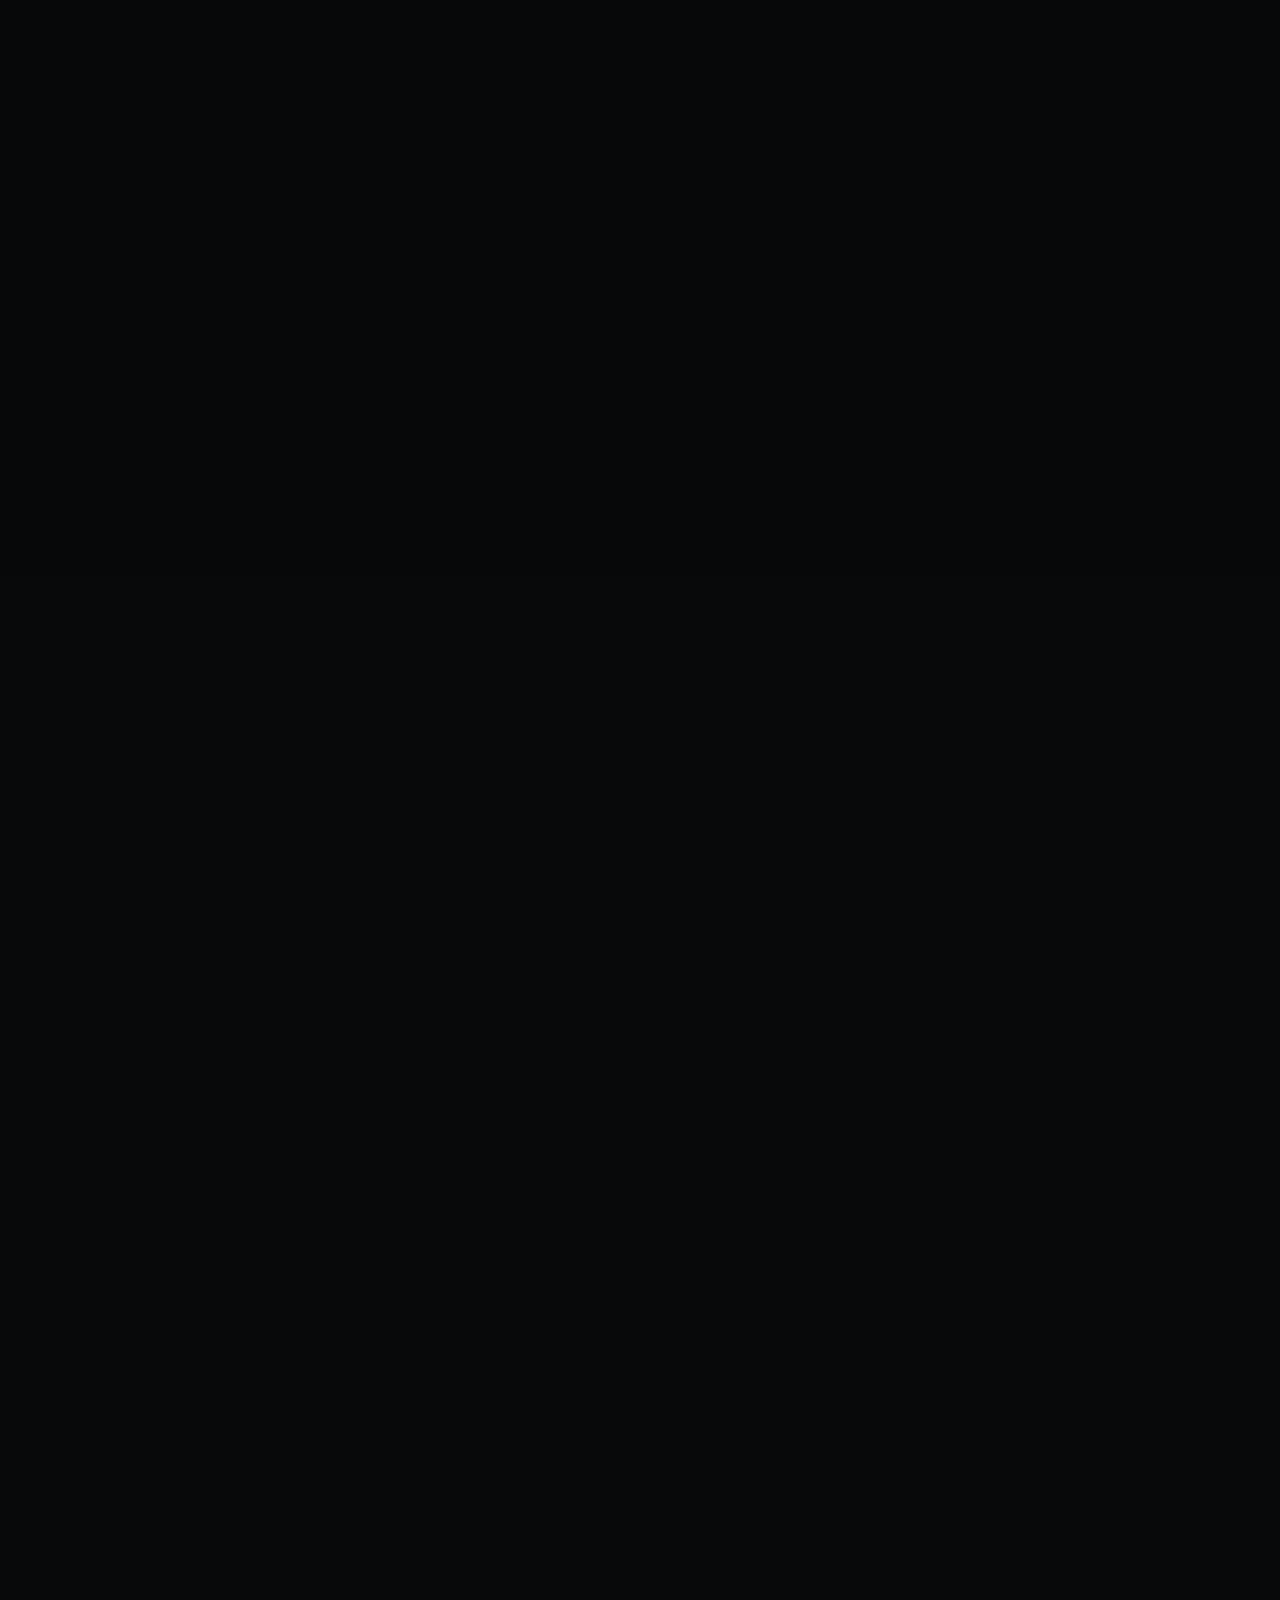
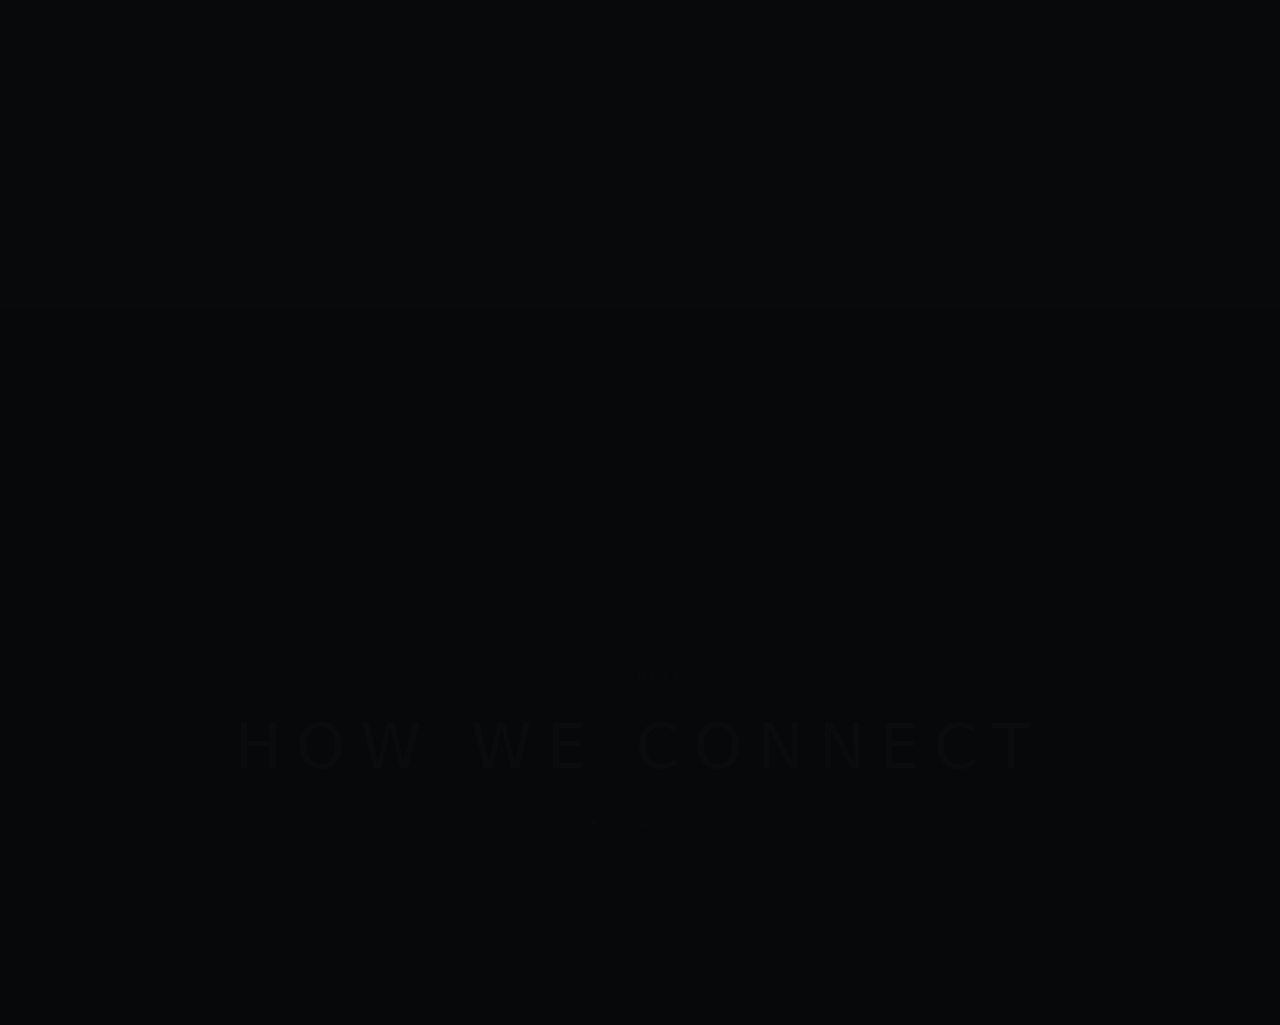
==== commit 0ac38e90: "Scroll into the next page; dark bar behind the wordmark on scroll - Home, What and Why end with a fu" ====
--- a/index.html
+++ b/index.html
@@ -39,6 +39,15 @@
     <p class="tagline">Flattery will get you everywhere!</p>
   </div>
 </section>
+<!-- scroll past the statement to glide into What (handled in assets/site.js) -->
+<a class="next-page" href="what/" style="background-image:url('assets/img/stills/thin-space-scotland-dinner-shoot.jpg');--pos:50% 45%">
+  <span class="next-inner">
+    <span class="next-kicker">Next</span>
+    <span class="next-title">What we do</span>
+    <span class="next-hint">Keep scrolling</span>
+    <span class="next-bar"><i class="next-fill"></i></span>
+  </span>
+</a>
 <div class="lightbox" id="lightbox"><figure><img alt=""><p></p></figure></div>
 
 
--- a/assets/site.css
+++ b/assets/site.css
@@ -15,6 +15,18 @@
   white-space:nowrap;transition:opacity .4s}
 .wordmark:hover{opacity:.75}
 .open .wordmark{opacity:0;pointer-events:none}
+
+/* top bar — fades in behind the wordmark + MENU once you scroll, so they never sit on a busy photo */
+.topbar{position:fixed;inset:0 0 auto 0;height:84px;z-index:25;pointer-events:none;
+  background:rgba(8,9,10,.9);-webkit-backdrop-filter:blur(10px);backdrop-filter:blur(10px);
+  border-bottom:1px solid var(--line);opacity:0;transition:opacity .45s ease}
+.scrolled .topbar{opacity:1}
+.open .topbar{opacity:0}
+
+/* page arrives softly, and fades out when gliding to the next page */
+body{animation:arrive .7s ease}
+@keyframes arrive{from{opacity:0}}
+body.leaving{opacity:0;transition:opacity .45s ease}
 
 /* menu button */
 .burger{position:fixed;top:28px;right:32px;z-index:30;background:none;border:0;cursor:pointer;
@@ -59,6 +71,7 @@
 .soon::after{content:" · soon";font-size:10px;letter-spacing:.25em}
 
 @media (max-width:560px){
+  .topbar{height:72px}
   .wordmark{font-size:12px;letter-spacing:.42em;padding-left:.42em;top:30px;left:24px;transform:none}
   .head,.plain{padding-left:24px;padding-right:24px}
   .inner{padding:0 24px 30px}
@@ -110,3 +123,21 @@
 
 @media (max-width:560px){ .page{padding:130px 24px 100px} .page-hero{height:46vh} .page-hero + .page{margin-top:-40px} }
 @media (prefers-reduced-motion:reduce){ .page{animation:none} }
+
+/* =====================================================================
+   NEXT PAGE — the last screen of a page shows the next page's opening
+   photo. Keep scrolling: the red line fills and the site glides on.
+   (The logic lives in site.js; clicking works too.)
+   ===================================================================== */
+.next-page{position:relative;display:grid;place-items:center;min-height:100vh;margin-top:60px;
+  color:var(--ink);text-decoration:none;background:#111 center/cover no-repeat;background-position:var(--pos,center)}
+.next-page::before{content:"";position:absolute;inset:0;
+  background:linear-gradient(180deg,var(--bg) 0%,rgba(8,9,10,.6) 30%,rgba(8,9,10,.5) 100%)}
+.next-inner{position:relative;display:flex;flex-direction:column;align-items:center;text-align:center;padding:0 24px}
+.next-kicker{font-size:11px;letter-spacing:.38em;color:var(--dim);text-transform:uppercase;margin-bottom:26px}
+.next-kicker::before{content:"";display:inline-block;width:26px;height:1px;background:var(--red);vertical-align:middle;margin-right:14px}
+.next-title{font-weight:300;font-size:clamp(28px,5vw,62px);line-height:1.2;letter-spacing:.24em;text-transform:uppercase}
+.next-hint{margin-top:34px;font-size:10px;letter-spacing:.38em;color:var(--dim);text-transform:uppercase}
+.next-bar{display:block;width:160px;height:1px;margin-top:16px;background:var(--line);overflow:hidden}
+.next-fill{display:block;height:100%;background:var(--red);transform:scaleX(0);transform-origin:left}
+@media (prefers-reduced-motion:reduce){ body{animation:none} }
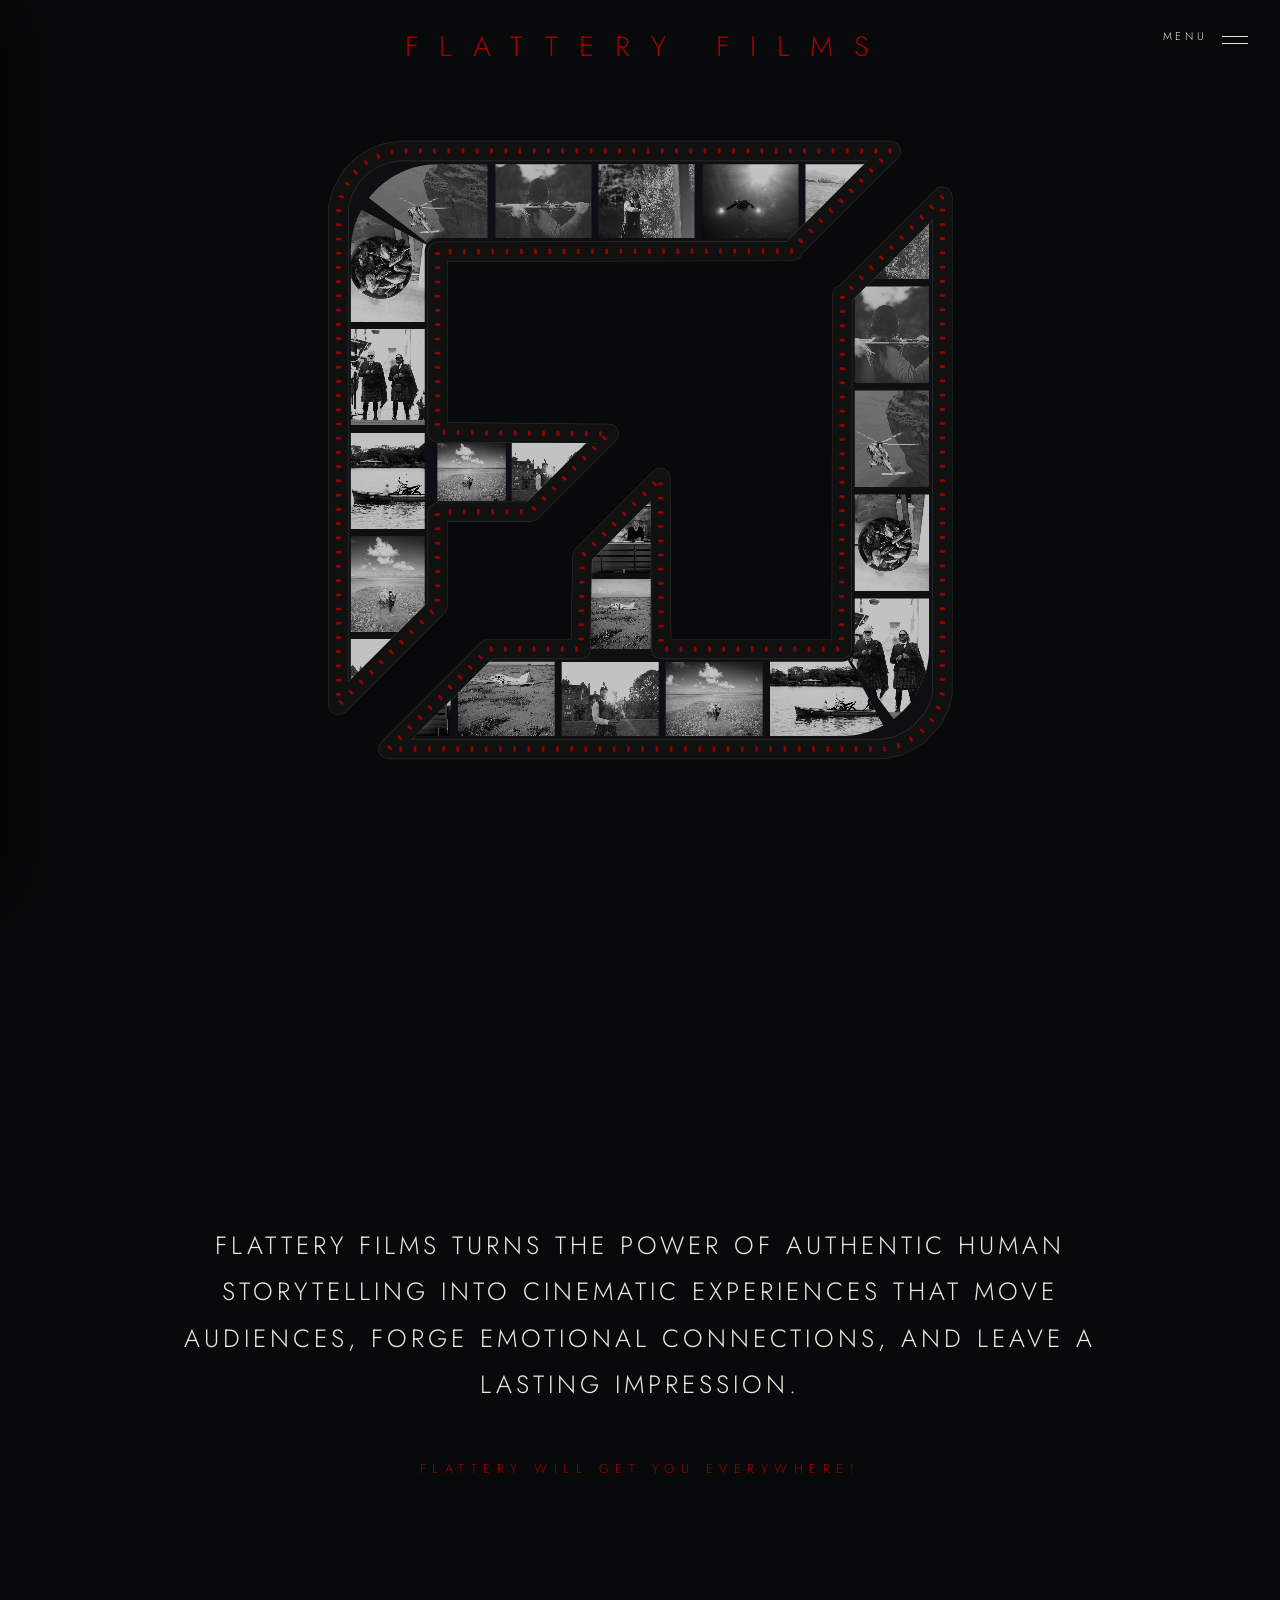
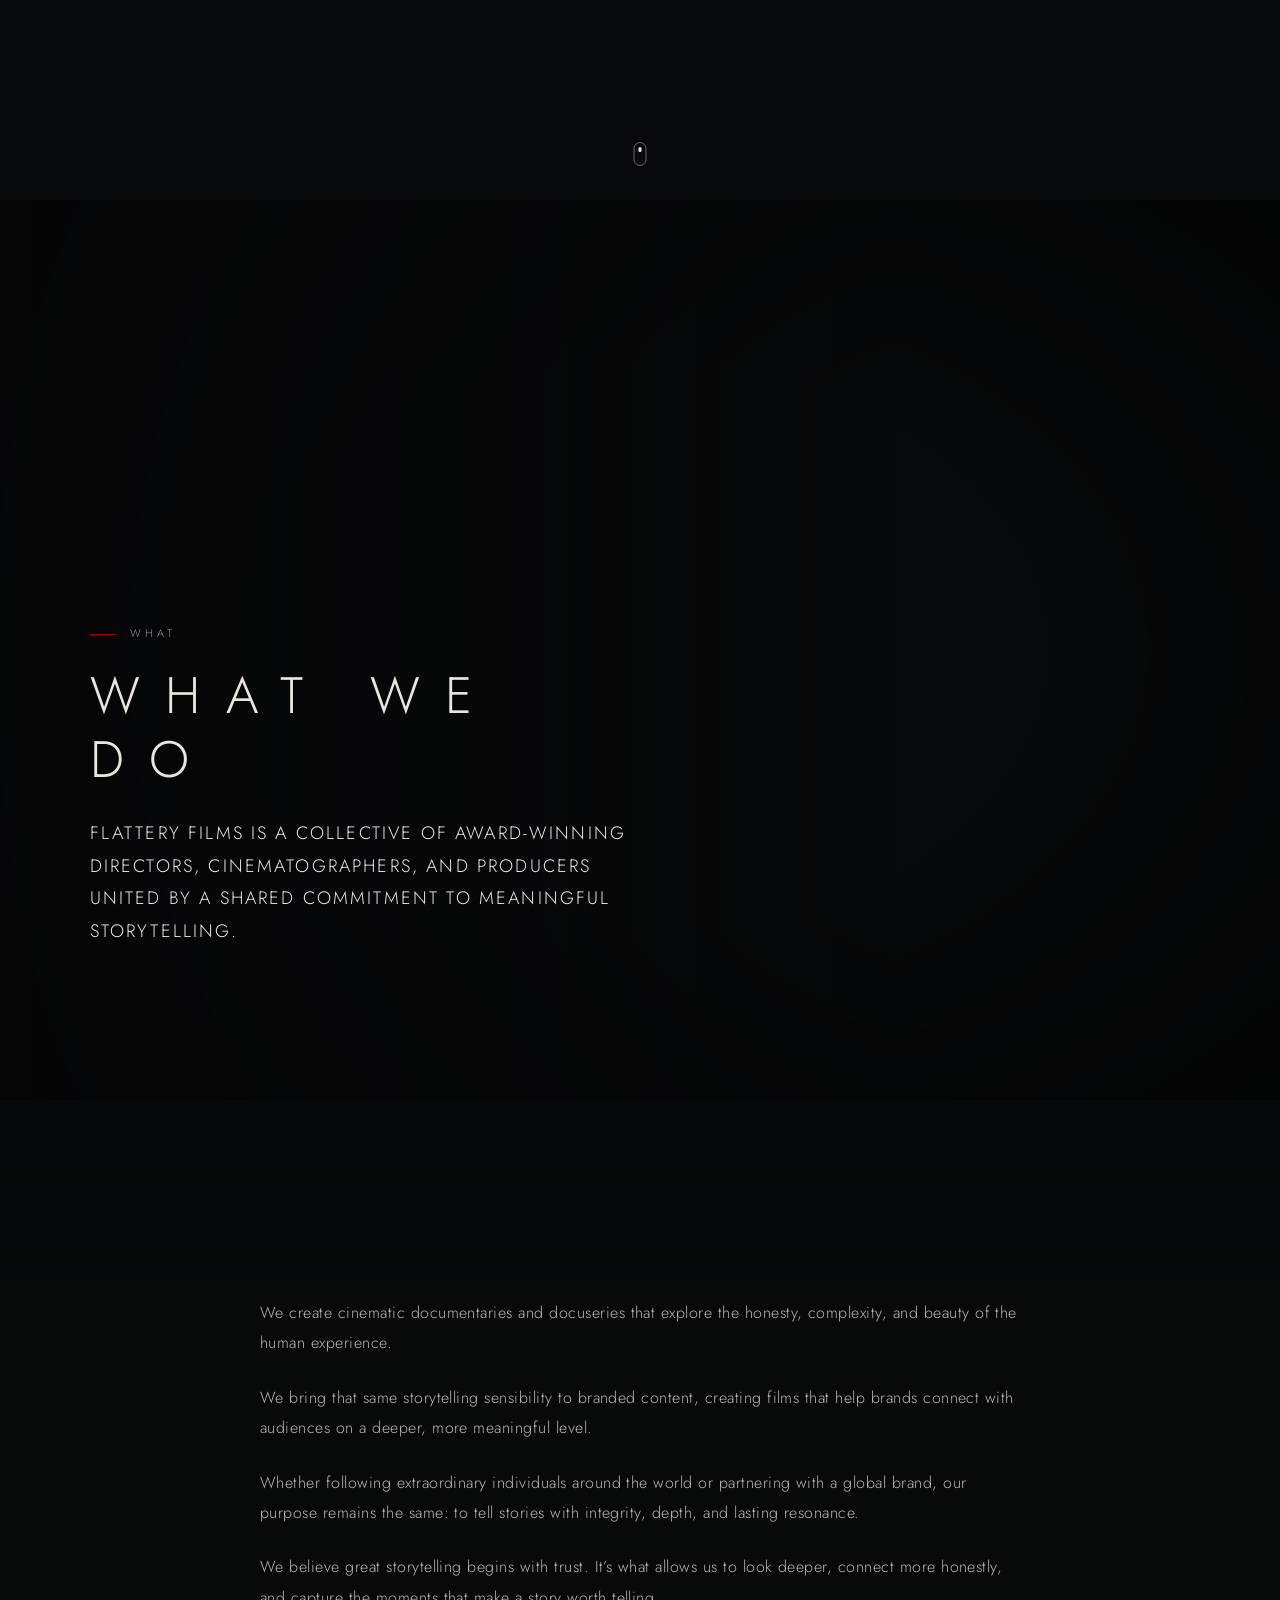
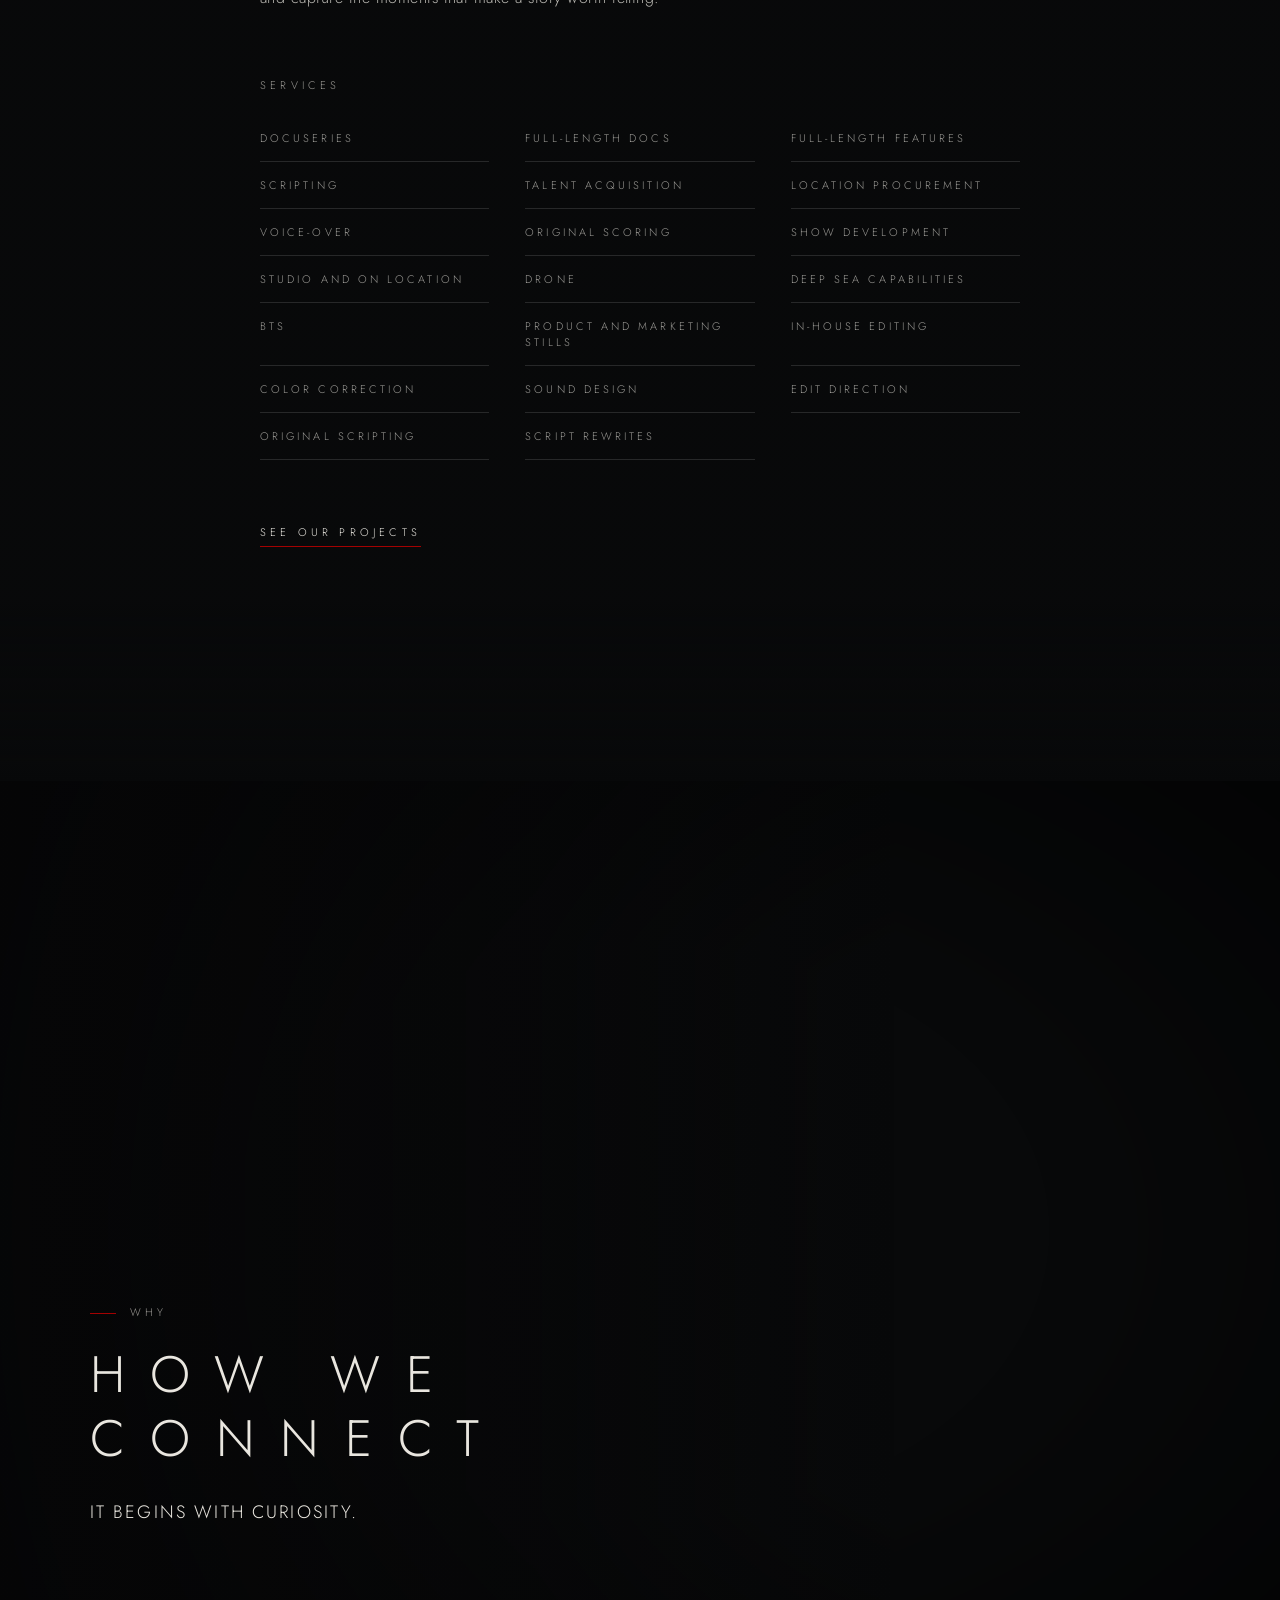
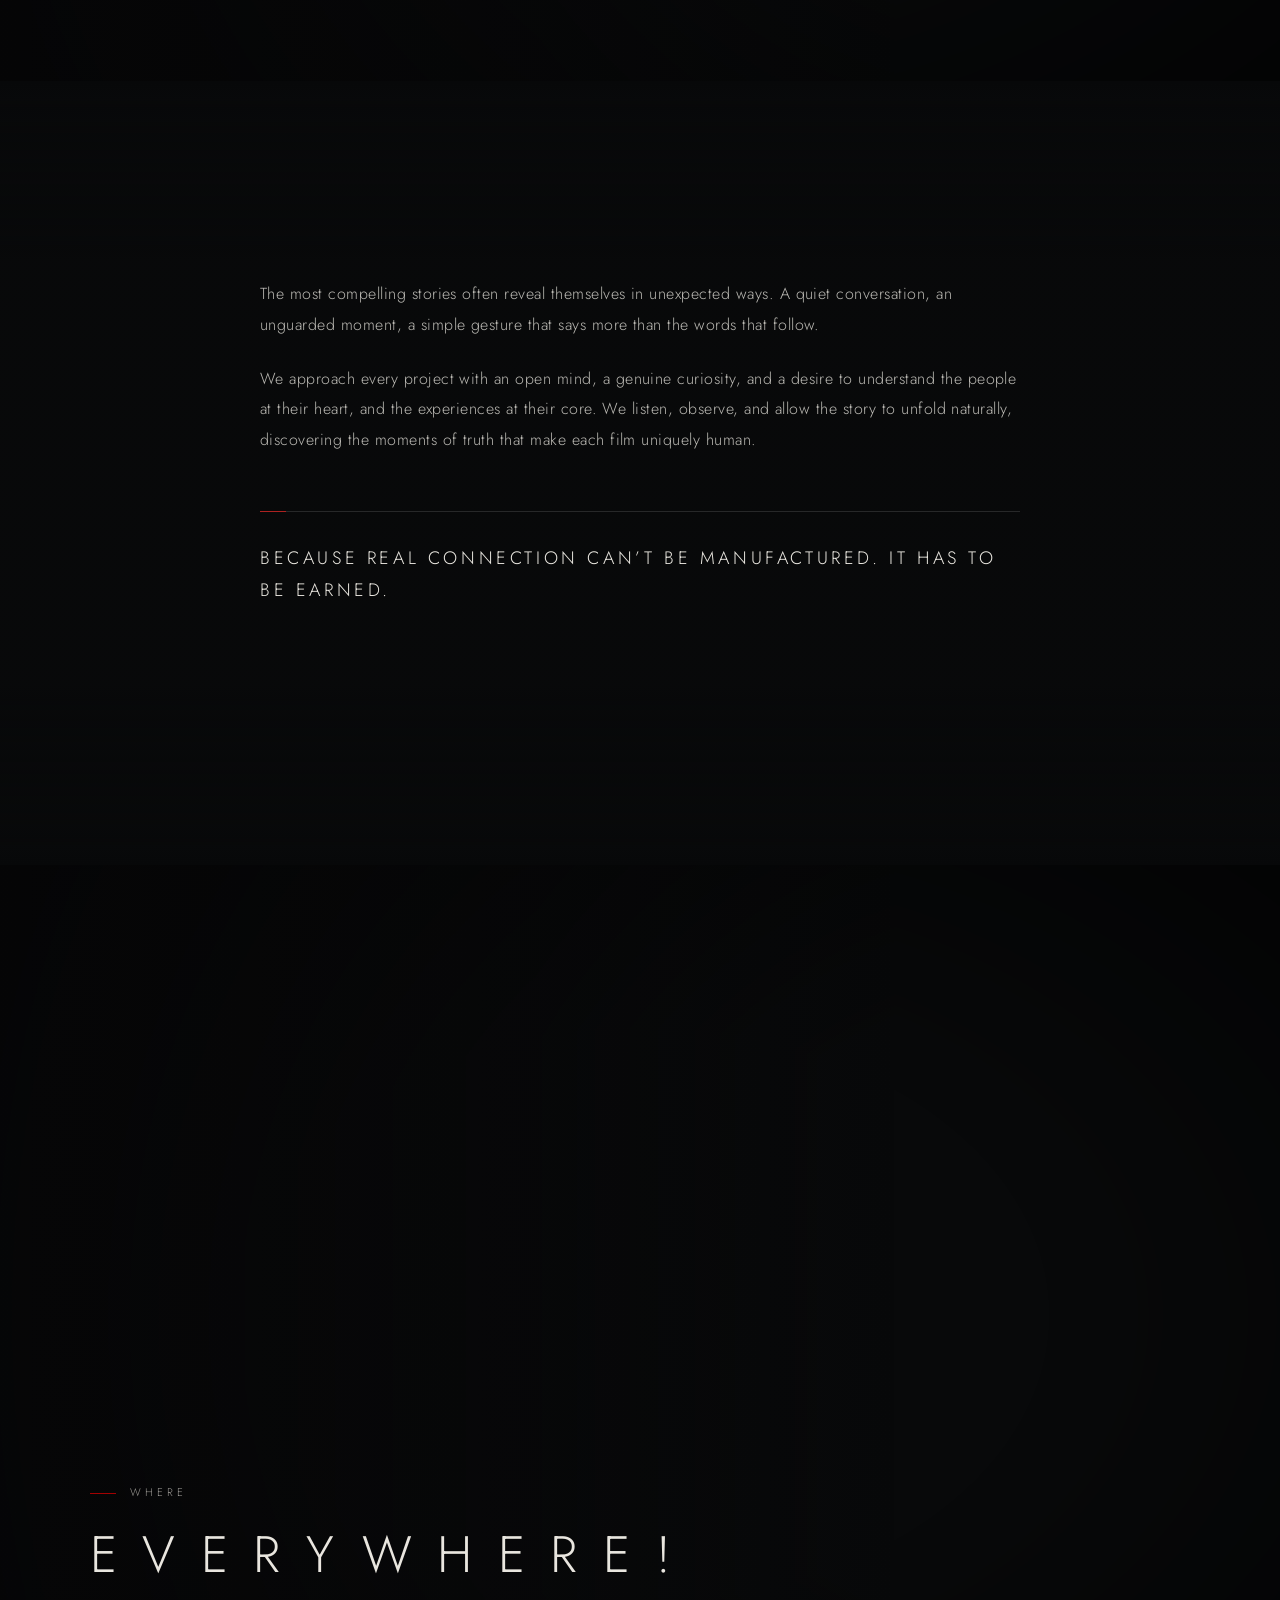
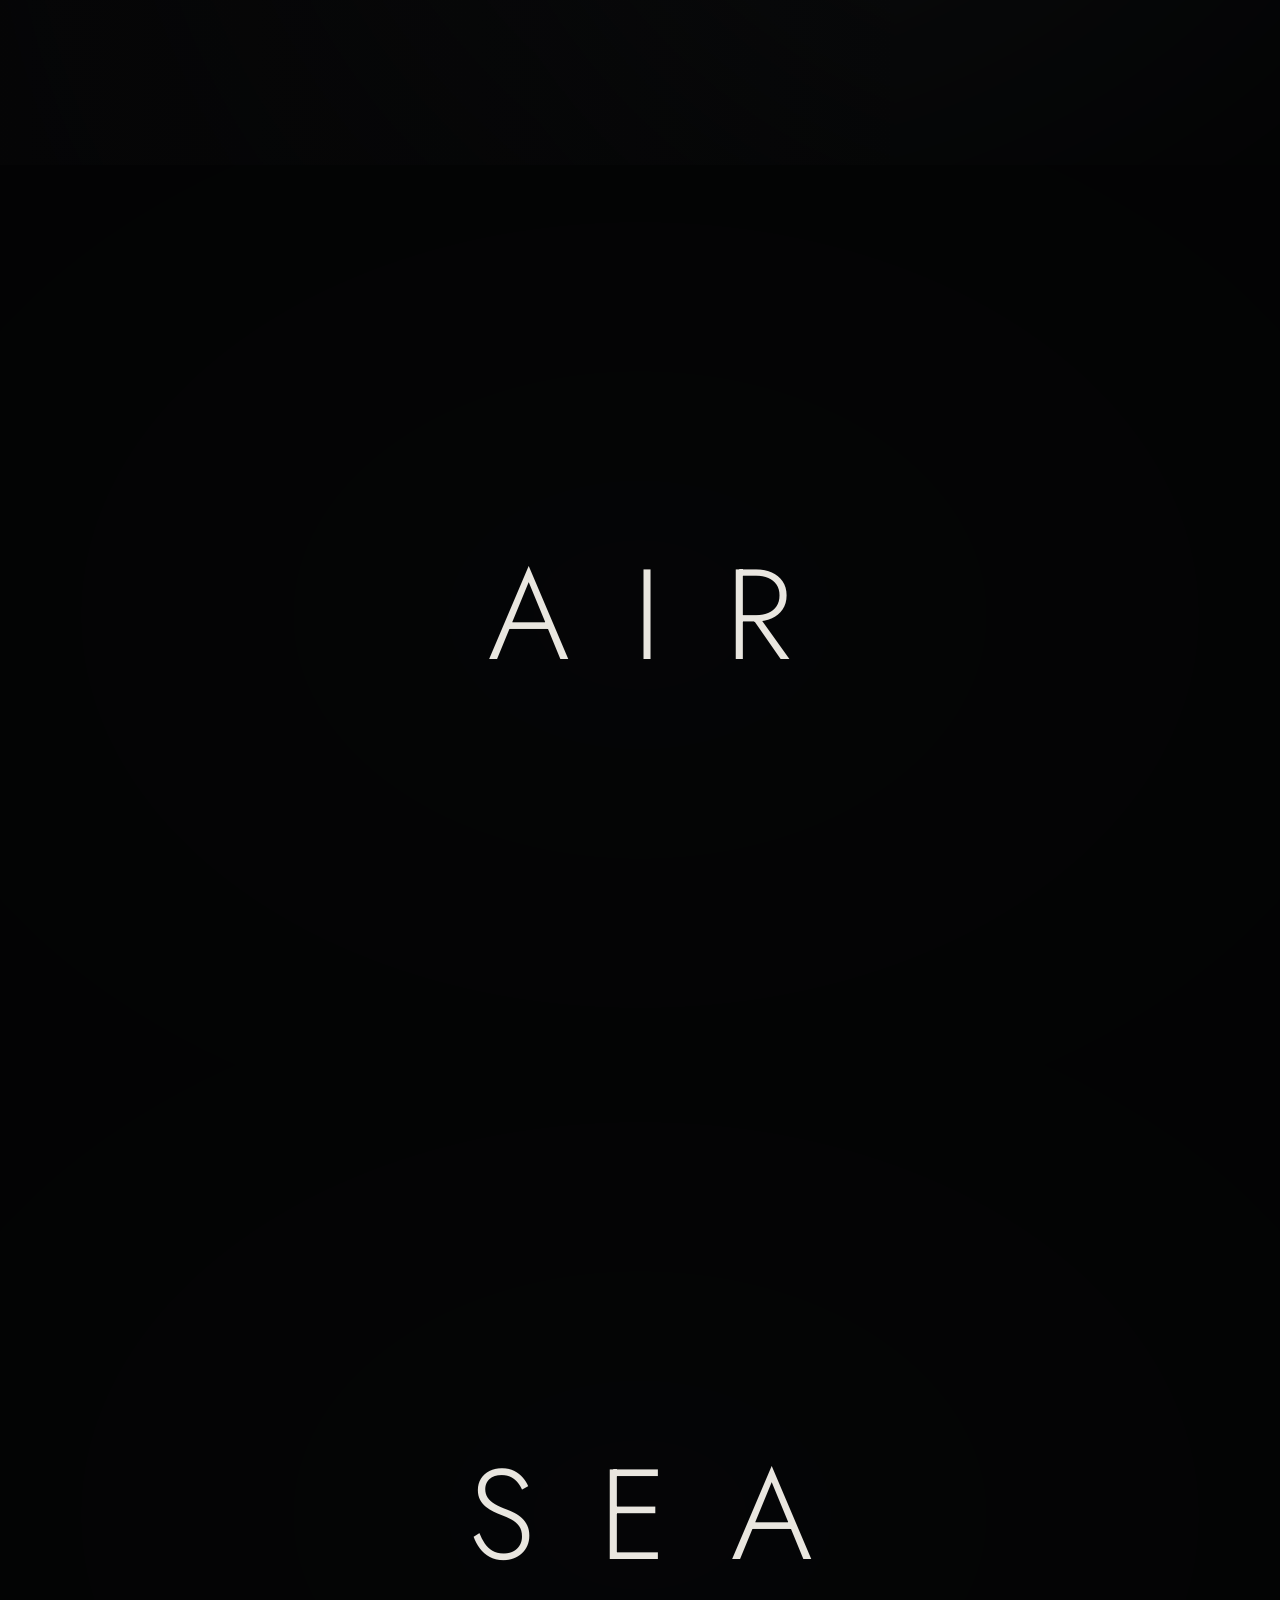
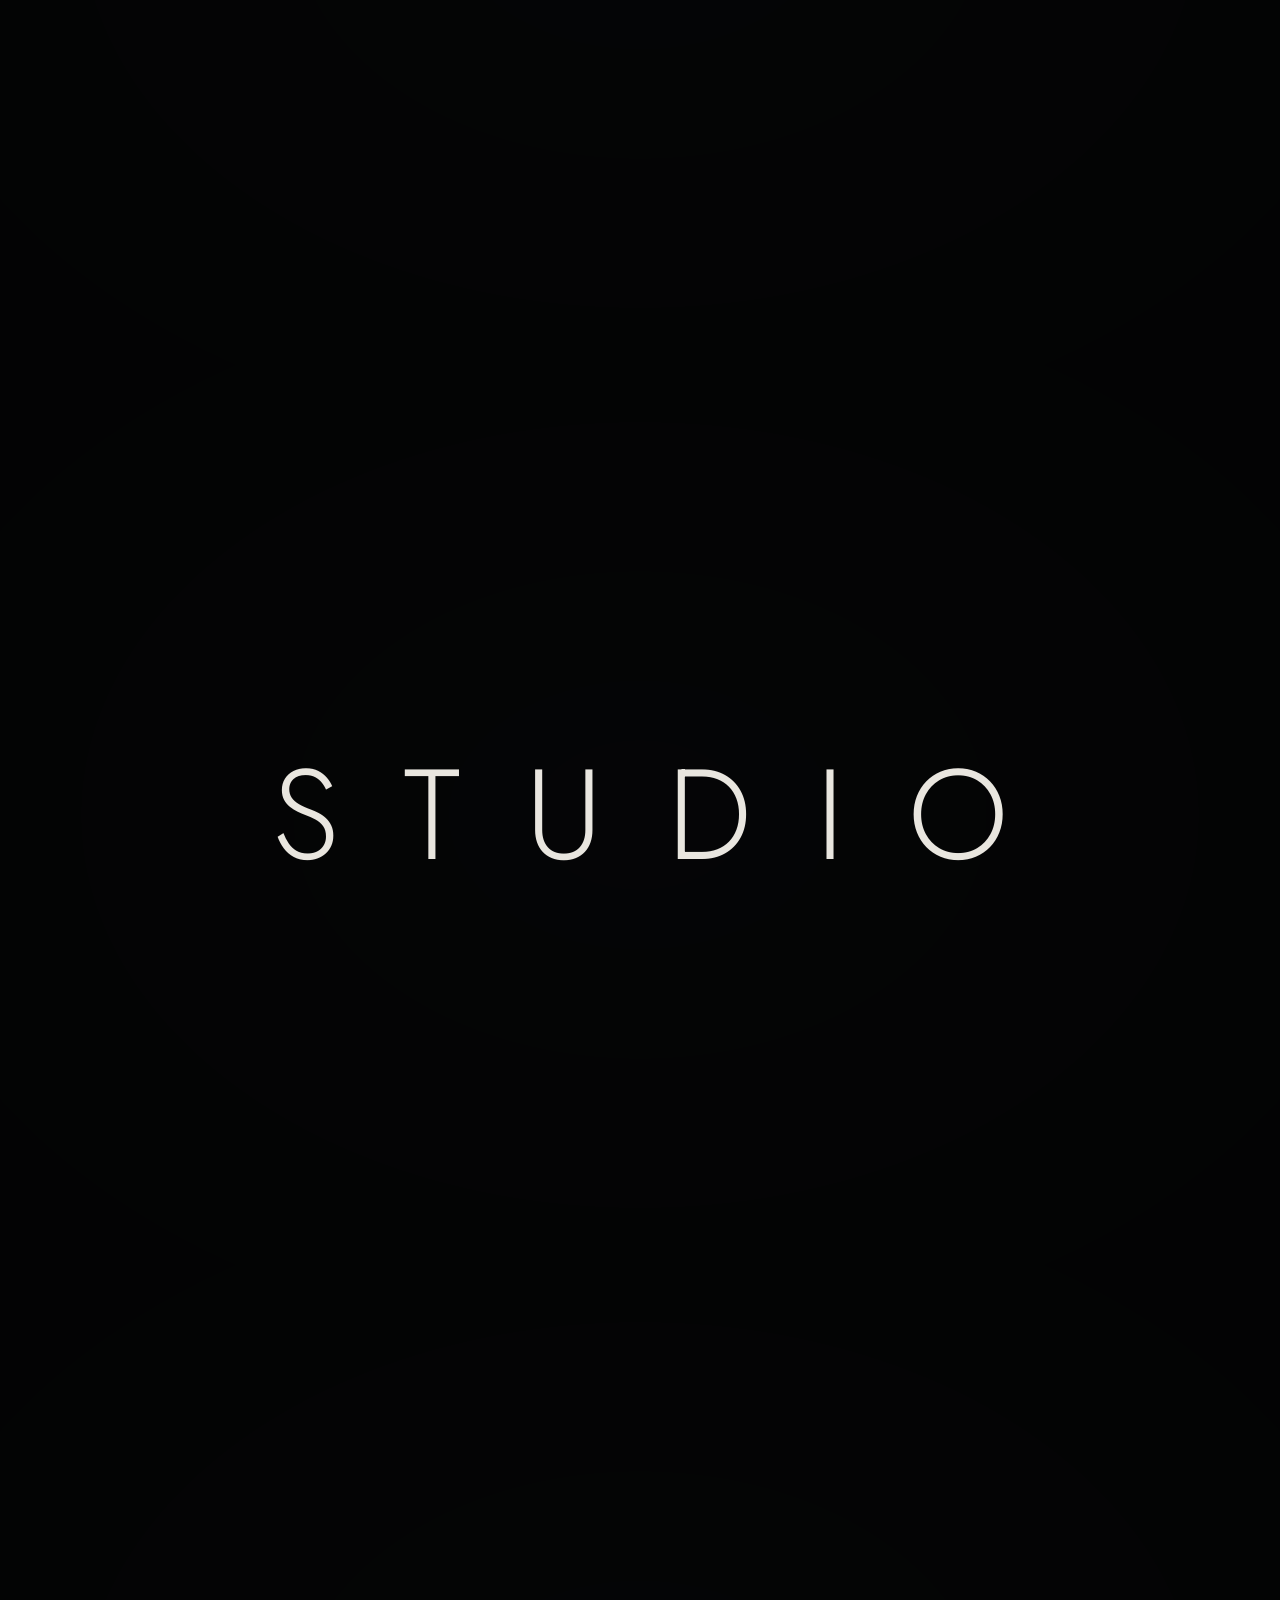
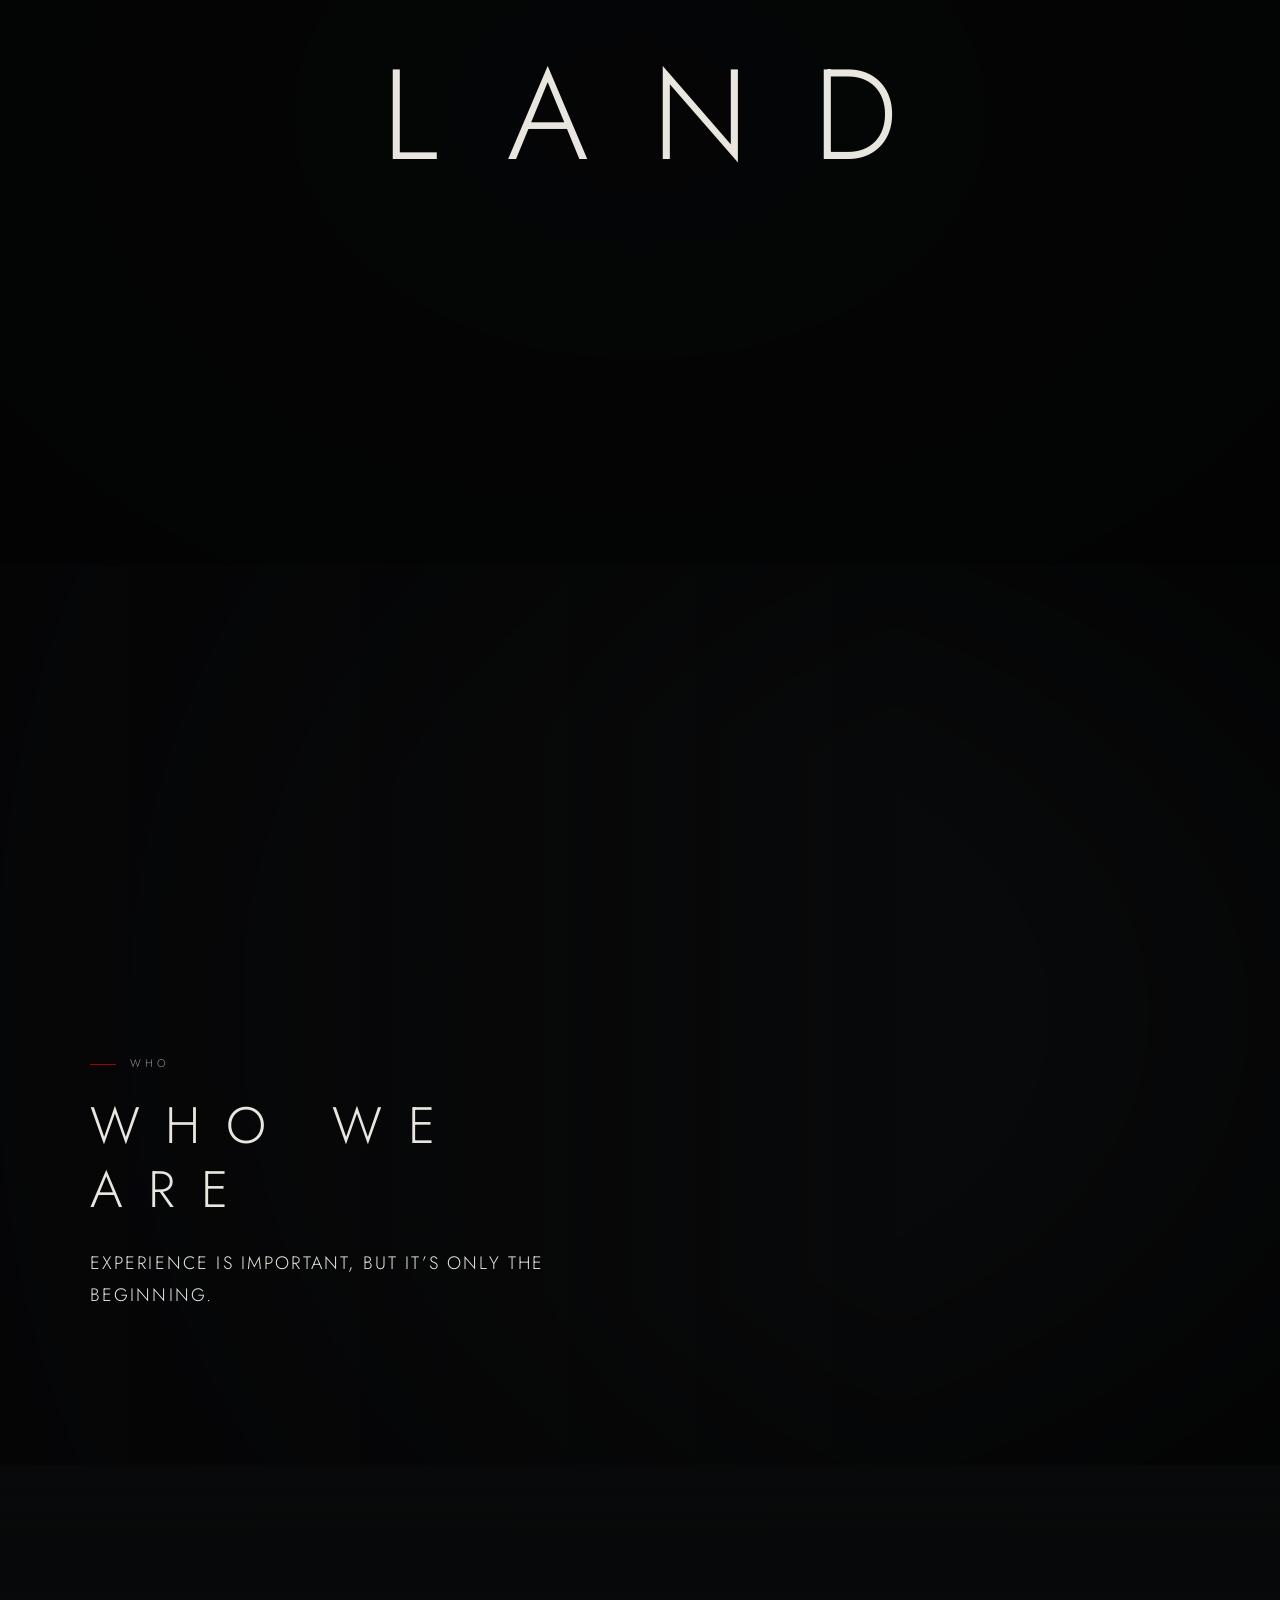
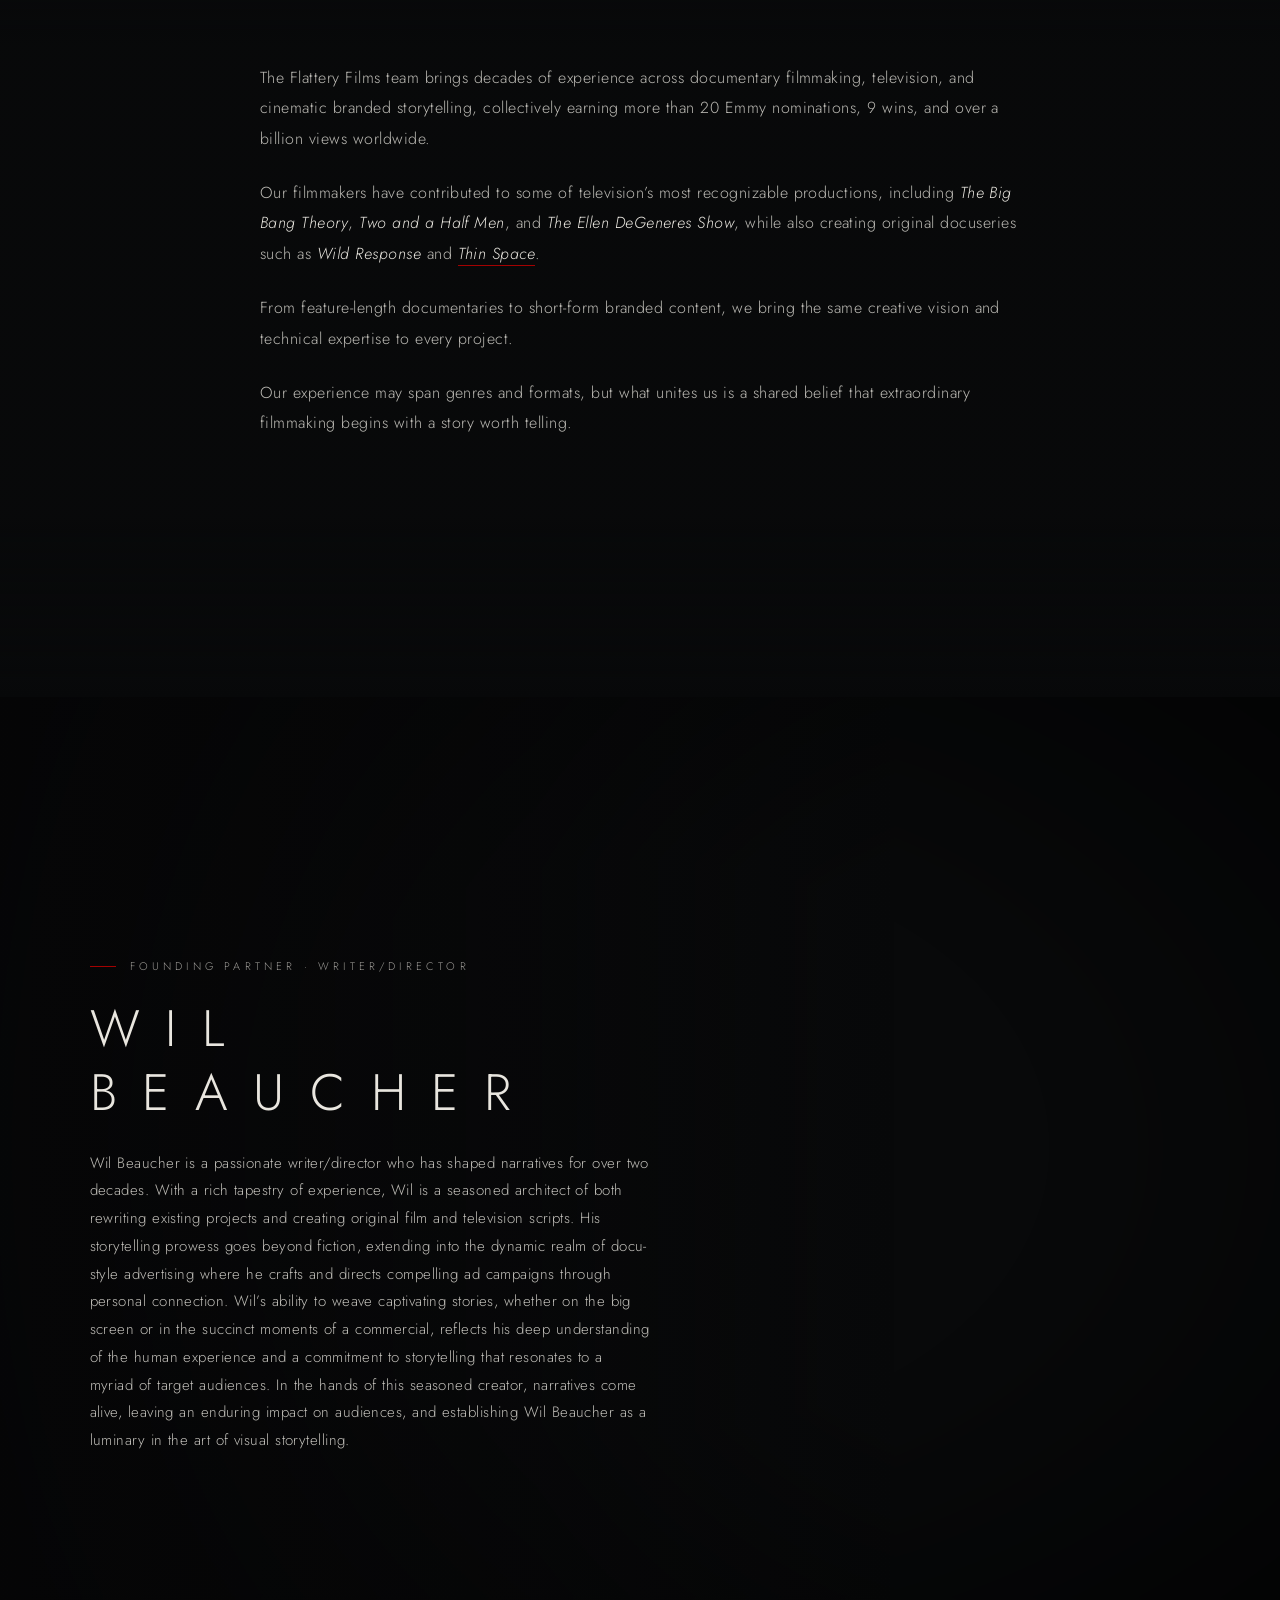
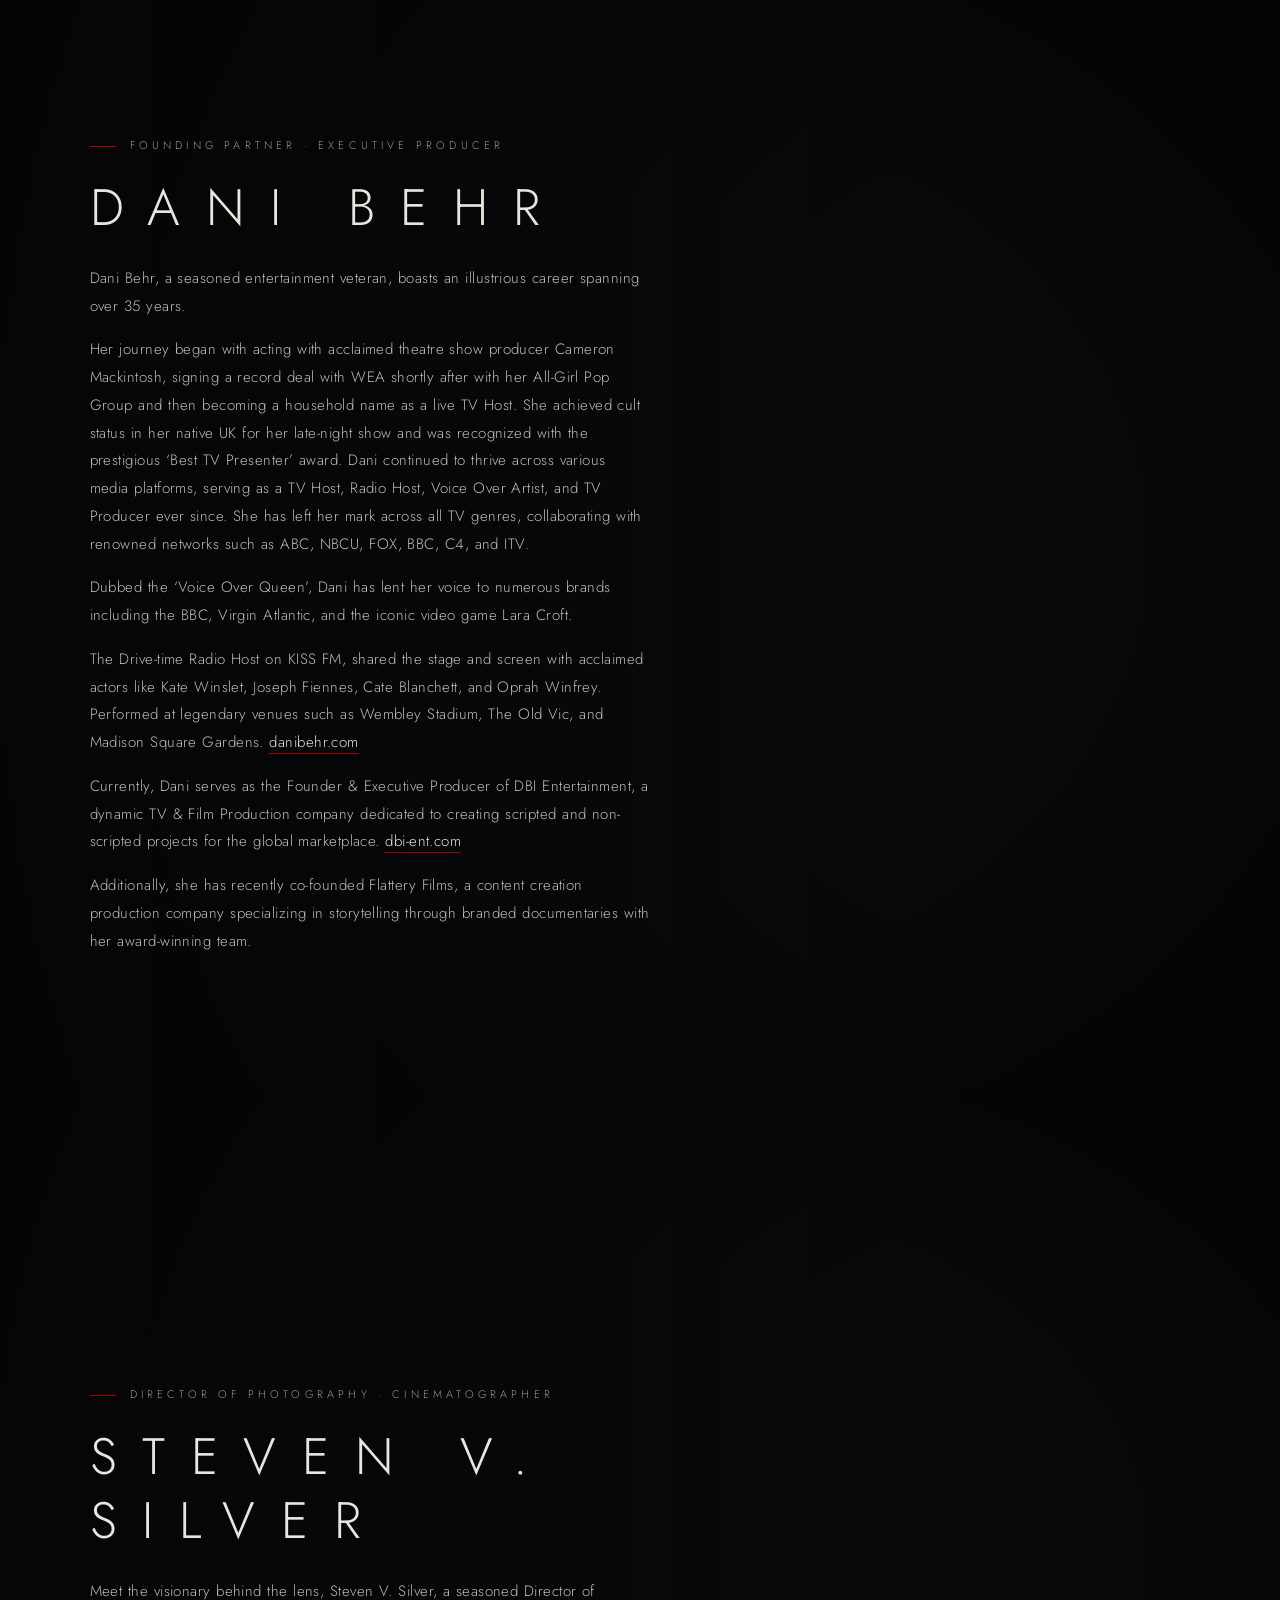
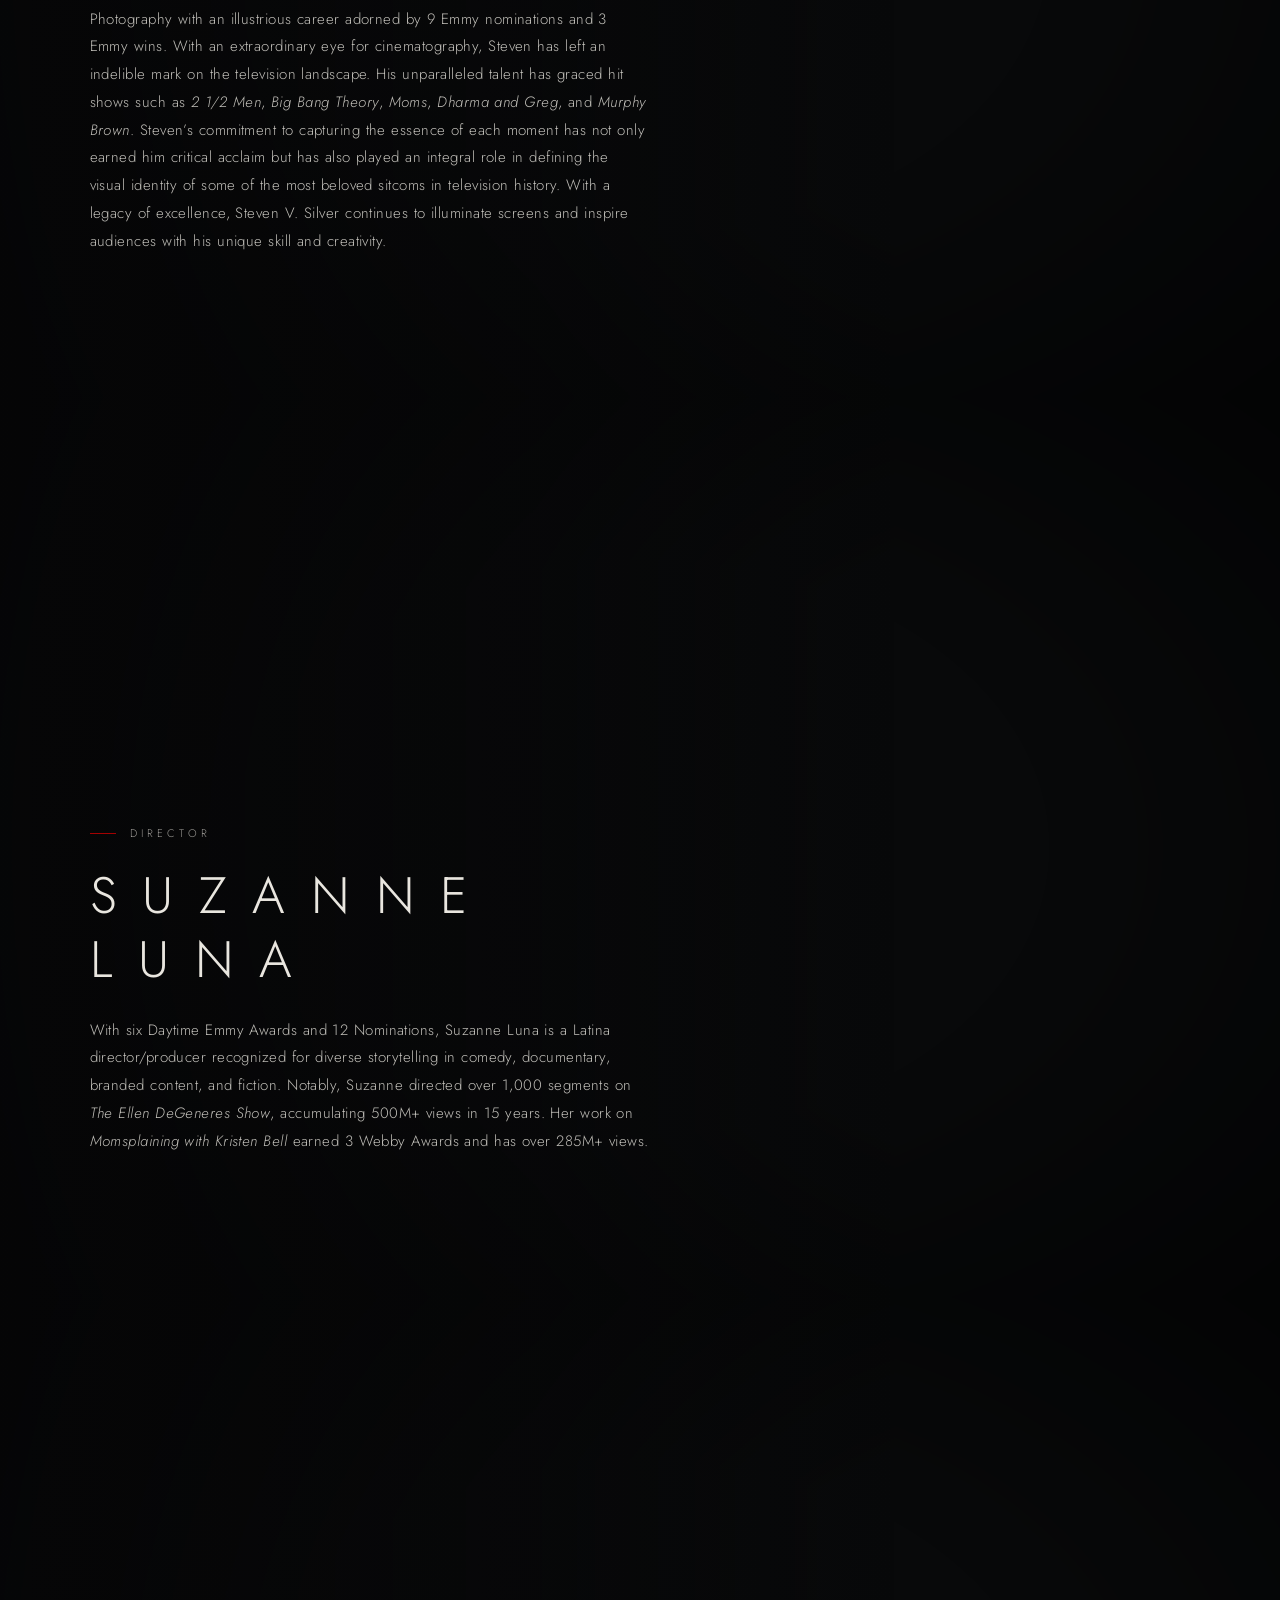
==== commit d74516cd: "Make home one continuous scroll story; add Projects, Mood boards, Contact - Home now scrolls through" ====
--- a/index.html
+++ b/index.html
@@ -10,9 +10,98 @@
 <link href="https://fonts.googleapis.com/css2?family=Jost:wght@300;400&display=swap" rel="stylesheet">
 <link rel="stylesheet" href="assets/site.css">
 <style>
-  /* hero + emblem */
-  .hero{min-height:100vh;display:grid;place-items:center}
+  /* =====================================================================
+     HOME — one continuous scroll story (same feel as the Thin Space page)
+     ===================================================================== */
+  html{scroll-behavior:smooth;scroll-snap-type:y proximity}
+  @media (prefers-reduced-motion:reduce){ html{scroll-behavior:auto} }
+
+  /* background scenes: fixed photos that crossfade, with a slow settle (like Thin Space) */
+  #scenes{position:fixed;inset:0;z-index:-1;background:var(--bg)}
+  .scene{position:absolute;inset:0;background:#0d0e10 center/cover no-repeat;background-position:var(--pos,center);
+    opacity:0;transform:scale(1.08);transition:opacity 1.4s ease, transform 9s ease-out;filter:saturate(1.05) contrast(1.06) brightness(.9)}
+  .scene.on{opacity:1;transform:scale(1)}
+  .grain{position:fixed;inset:-50%;z-index:-1;pointer-events:none;opacity:.06;animation:grain 1.2s steps(6) infinite;
+    background-image:url("data:image/svg+xml,%3Csvg xmlns='http://www.w3.org/2000/svg' width='160' height='160'%3E%3Cfilter id='n'%3E%3CfeTurbulence type='fractalNoise' baseFrequency='.9' numOctaves='2'/%3E%3C/filter%3E%3Crect width='100%25' height='100%25' filter='url(%23n)'/%3E%3C/svg%3E")}
+  @keyframes grain{0%{transform:translate(0,0)}25%{transform:translate(-3%,2%)}50%{transform:translate(2%,-3%)}75%{transform:translate(-2%,-1%)}100%{transform:translate(0,0)}}
+
+  /* logo + statement (black, no photo behind) */
+  .hero{min-height:100vh;display:grid;place-items:center;background:var(--bg);scroll-snap-align:start}
   #logo{width:min(86vmin,720px);aspect-ratio:1;display:block;touch-action:none}
+  .statement{position:relative;min-height:100vh;display:grid;place-items:center;padding:120px 32px;text-align:center;background:var(--bg);scroll-snap-align:start}
+  .statement .big{max-width:920px;font-size:clamp(17px,2.1vw,25px);line-height:1.85;letter-spacing:.16em;text-transform:uppercase}
+  .statement .tagline{margin-top:52px;color:var(--red);font-size:13px;letter-spacing:.5em;text-transform:uppercase}
+  .scroll-cue{position:absolute;left:50%;bottom:34px;transform:translateX(-50%)}
+  .pill{display:block;width:13px;height:24px;border:1px solid var(--faint);border-radius:8px;position:relative}
+  .pill::after{content:"";position:absolute;left:50%;top:4px;width:3px;height:5px;margin-left:-1.5px;border-radius:2px;background:var(--ink);animation:pill 2s ease-in-out infinite}
+  @keyframes pill{0%{transform:translateY(0);opacity:1}70%{transform:translateY(9px);opacity:0}100%{opacity:0}}
+
+  /* opening screen of each section: photo fills the screen, title sits bottom-left (like a Thin Space chapter) */
+  .opening{position:relative;min-height:100vh;display:flex;align-items:flex-end;padding:140px 7vw 17vh;scroll-snap-align:start}
+  .opening::before,.person::before{content:"";position:absolute;inset:0;pointer-events:none;
+    background:linear-gradient(90deg,rgba(6,6,7,.85) 0%,rgba(6,6,7,.45) 42%,rgba(6,6,7,0) 70%),
+               radial-gradient(ellipse at center,rgba(0,0,0,0) 45%,rgba(0,0,0,.55) 100%)}
+  .op-copy,.person-copy{position:relative;max-width:560px}
+  .kicker{font-size:11px;letter-spacing:.38em;color:var(--dim);margin-bottom:22px;text-transform:uppercase}
+  .kicker::before{content:"";display:inline-block;width:26px;height:1px;background:var(--red);vertical-align:middle;margin-right:14px}
+  .opening h2,.person h2{font-weight:300;font-size:clamp(28px,4vw,52px);line-height:1.25;letter-spacing:.5em;text-transform:uppercase;margin-bottom:26px;
+    transition:letter-spacing 1.6s cubic-bezier(.2,.7,.2,1)}
+  .reveal.on h2{letter-spacing:.24em}
+  .opening .lede{font-size:clamp(15px,1.5vw,18px);line-height:1.8;letter-spacing:.12em;text-transform:uppercase;color:var(--ink)}
+
+  /* reading part: the photo stays behind, darkened, while the words scroll over it */
+  .reading{position:relative;padding:22vh 32px 26vh;
+    background:linear-gradient(180deg,rgba(8,9,10,0) 0,rgba(8,9,10,.88) 20vh,rgba(8,9,10,.88) calc(100% - 20vh),rgba(8,9,10,0) 100%)}
+  .col{max-width:760px;margin:0 auto}
+  .col p{font-size:16px;line-height:1.9;letter-spacing:.03em;color:rgba(233,230,223,.8);margin-bottom:24px}
+  .col h3{font-weight:300;font-size:11px;letter-spacing:.38em;color:var(--dim);text-transform:uppercase;margin:64px 0 0}
+  .col cite{font-style:italic;color:var(--ink)}
+  .col cite a{text-decoration:none;border-bottom:1px solid var(--red)}
+  .col .closing{font-size:clamp(15px,1.6vw,18px);line-height:1.8;letter-spacing:.2em;text-transform:uppercase;color:var(--ink);
+    margin-top:56px;padding-top:30px;border-top:1px solid var(--line);background:linear-gradient(var(--red),var(--red)) 0 0/26px 1px no-repeat border-box}
+  .services{list-style:none;display:grid;grid-template-columns:repeat(auto-fill,minmax(210px,1fr));gap:0 36px;margin:22px 0 8px}
+  .services li{padding:15px 0;border-bottom:1px solid var(--line);font-size:11px;letter-spacing:.28em;text-transform:uppercase;color:var(--dim)}
+  .text-link{display:inline-block;margin-top:56px;background:none;border:0;border-bottom:1px solid var(--red);padding:0 0 6px;cursor:pointer;
+    color:var(--ink);font:inherit;font-size:11px;letter-spacing:.38em;text-transform:uppercase;text-decoration:none;transition:opacity .3s}
+  .text-link:hover{opacity:.7}
+
+  /* Where: one big word per screen over its photo */
+  .word{position:relative;min-height:100vh;display:grid;place-items:center;scroll-snap-align:start}
+  .word::before{content:"";position:absolute;inset:0;background:radial-gradient(ellipse at center,rgba(0,0,0,.35) 0%,rgba(0,0,0,.6) 100%)}
+  .word span{position:relative;font-weight:300;font-size:clamp(44px,10vw,140px);letter-spacing:.5em;padding-left:.5em;text-transform:uppercase;
+    transition:letter-spacing 1.6s cubic-bezier(.2,.7,.2,1), padding 1.6s cubic-bezier(.2,.7,.2,1), opacity .9s ease, transform 1.1s cubic-bezier(.2,.7,.2,1)}
+  .word span.on{letter-spacing:.28em;padding-left:.28em}
+
+  /* team: one person per screen */
+  .person{position:relative;min-height:100vh;display:flex;align-items:flex-end;padding:140px 7vw 14vh;scroll-snap-align:start}
+  .person p{font-size:15px;line-height:1.85;letter-spacing:.03em;color:rgba(233,230,223,.82);margin-bottom:16px}
+  .person a{color:var(--ink);text-decoration:none;border-bottom:1px solid var(--red)}
+  .person cite{font-style:italic}
+
+  /* finale */
+  .finale{position:relative;min-height:100vh;display:grid;place-items:center;text-align:center;padding:120px 32px;scroll-snap-align:start}
+  .finale::before{content:"";position:absolute;inset:0;background:rgba(8,9,10,.72)}
+  .finale > div{position:relative}
+  .closing-line{font-size:clamp(17px,2.2vw,26px);line-height:1.8;letter-spacing:.2em;text-transform:uppercase;max-width:860px}
+  .finale-links{display:flex;gap:40px;justify-content:center;flex-wrap:wrap;margin-top:56px}
+  .finale-links a{color:var(--ink);text-decoration:none;font-size:13px;letter-spacing:.42em;text-transform:uppercase;padding-bottom:6px;border-bottom:1px solid var(--line);transition:border-color .3s}
+  .finale-links a:hover{border-color:var(--red)}
+
+  /* text glides in as it arrives, like the Thin Space chapters */
+  .reveal{opacity:0;transform:translateY(28px);transition:opacity .9s ease, transform 1.1s cubic-bezier(.2,.7,.2,1)}
+  .reveal.on{opacity:1;transform:none}
+
+  /* section index on the right (like the Thin Space chapter counter) */
+  .story-index{position:fixed;right:30px;top:50%;transform:translateY(-50%);z-index:20;display:flex;flex-direction:column;gap:18px;
+    opacity:0;pointer-events:none;transition:opacity .6s}
+  .in-story .story-index{opacity:1;pointer-events:auto}
+  .open .story-index{opacity:0;pointer-events:none}
+  .story-index a{font-size:10px;letter-spacing:.32em;text-transform:uppercase;color:var(--faint);text-decoration:none;text-align:right;transition:color .4s}
+  .story-index a::after{content:"";display:inline-block;width:14px;height:1px;background:currentColor;vertical-align:middle;margin-left:12px;transition:width .4s}
+  .story-index a.on{color:var(--ink)}
+  .story-index a.on::after{width:30px;background:var(--red)}
+
+  /* lightbox for the logo stills */
   .lightbox{position:fixed;inset:0;z-index:50;background:rgba(5,5,6,.92);display:grid;place-items:center;
     opacity:0;pointer-events:none;transition:opacity .5s;cursor:zoom-out;padding:24px}
   .lightbox.show{opacity:1;pointer-events:auto}
@@ -20,37 +109,216 @@
   .lightbox img{max-width:100%;max-height:72vh;display:block;margin:0 auto;box-shadow:0 30px 80px rgba(0,0,0,.6)}
   .lightbox p{margin-top:22px;color:var(--dim);font-size:14px;letter-spacing:.08em;line-height:1.7}
 
-  /* statement under the logo (typed in sentence case, shown in capitals) */
-  .intro{min-height:85vh;display:grid;place-items:center;padding:120px 32px 140px;text-align:center}
-  .intro .statement{max-width:920px;font-size:clamp(17px,2.1vw,25px);line-height:1.85;letter-spacing:.16em;text-transform:uppercase}
-  .intro .tagline{margin-top:52px;color:var(--red);font-size:13px;letter-spacing:.5em;text-transform:uppercase}
-
+  @media (max-width:700px){
+    .opening,.person{padding:120px 24px 13vh}
+    .opening::before,.person::before{background:linear-gradient(0deg,rgba(6,6,7,.92) 0%,rgba(6,6,7,.55) 50%,rgba(6,6,7,.15) 100%)}
+    .reading{padding:16vh 24px 20vh}
+    .story-index{display:none}
+  }
+  @media (prefers-reduced-motion:reduce){ .scene,.reveal,.opening h2,.person h2,.word span{transition:opacity .6s} .grain,.pill::after{animation:none} }
 </style>
 </head>
 <body>
 
-
-<main class="hero">
+<!-- =====================================================================
+     THE STORY — the whole home page is one continuous scroll, like Thin Space.
+     Each <section> names a background "scene" (data-scene); the matching photo in
+     #scenes crossfades in as the section reaches the middle of the screen.
+     To change a photo, edit the matching line in #scenes below.
+     ===================================================================== -->
+<div id="scenes" aria-hidden="true">
+  <div class="scene" data-scene="what" style="background-image:url('assets/img/stills/thin-space-scotland-dinner-shoot.jpg');--pos:50% 45%"></div>
+  <div class="scene" data-scene="why" style="background-image:url('assets/img/stills/bike-shop-yellow-hat.jpg');--pos:60% 40%"></div>
+  <div class="scene" data-scene="where" style="background-image:url('assets/img/stills/alaska-helicopter-glacier.jpg');--pos:50% 50%"></div>
+  <div class="scene" data-scene="air" style="background-image:url('assets/img/stills/wild-response-helicopter.jpg');--pos:40% 50%"></div>
+  <div class="scene" data-scene="sea" style="background-image:url('assets/img/stills/thin-space-mexico-underwater.jpg');--pos:50% 40%"></div>
+  <div class="scene" data-scene="studio" style="background-image:url('assets/img/stills/sean-murphy-boxing.jpg');--pos:50% 40%"></div>
+  <div class="scene" data-scene="land" style="background-image:url('assets/img/stills/thin-space-scotland-bagpiper.jpg');--pos:50% 40%"></div>
+  <div class="scene" data-scene="who" style="background-image:url('assets/img/stills/sean-murphy-water-softbox.jpg');--pos:50% 55%"></div>
+  <div class="scene" data-scene="wil" style="background-image:url('assets/img/team/wil.jpg');--pos:50% 30%"></div>
+  <div class="scene" data-scene="dani" style="background-image:url('assets/img/team/dani.jpg');--pos:50% 30%"></div>
+  <div class="scene" data-scene="steven" style="background-image:url('assets/img/team/steven.jpg');--pos:50% 30%"></div>
+  <div class="scene" data-scene="suzanne" style="background-image:url('assets/img/team/suzanne.jpg');--pos:50% 30%"></div>
+  <div class="scene" data-scene="sean" style="background-image:url('assets/img/team/sean.jpg');--pos:50% 30%"></div>
+  <div class="scene" data-scene="josh" style="background-image:url('assets/img/team/josh.jpg');--pos:50% 30%"></div>
+  <div class="scene" data-scene="shane" style="background-image:url('assets/img/team/shane.jpg');--pos:50% 30%"></div>
+  <div class="scene" data-scene="end" style="background-image:url('assets/img/stills/thin-space-scotland-kilts-street.jpg');--pos:50% 40%"></div>
+</div>
+<div class="grain" aria-hidden="true"></div>
+
+<nav class="story-index" aria-label="Sections">
+  <a href="#what" data-chapter="what">What</a>
+  <a href="#why" data-chapter="why">Why</a>
+  <a href="#where" data-chapter="where">Where</a>
+  <a href="#who" data-chapter="who">Who</a>
+</nav>
+
+<main class="hero" data-scene="none">
   <canvas id="logo" aria-label="Flattery Films logo as a moving film strip"></canvas>
 </main>
-<section class="intro">
-  <div>
-    <p class="statement">Flattery Films turns the power of authentic human storytelling into cinematic experiences that move audiences, forge emotional connections, and leave a lasting impression.</p>
+
+<section class="statement" data-scene="none">
+  <div class="reveal">
+    <p class="big">Flattery Films turns the power of authentic human storytelling into cinematic experiences that move audiences, forge emotional connections, and leave a lasting impression.</p>
     <p class="tagline">Flattery will get you everywhere!</p>
   </div>
-</section>
-<!-- scroll past the statement to glide into What (handled in assets/site.js) -->
-<a class="next-page" href="what/" style="background-image:url('assets/img/stills/thin-space-scotland-dinner-shoot.jpg');--pos:50% 45%">
-  <span class="next-inner">
-    <span class="next-kicker">Next</span>
-    <span class="next-title">What we do</span>
-    <span class="next-hint">Keep scrolling</span>
-    <span class="next-bar"><i class="next-fill"></i></span>
-  </span>
-</a>
+  <a class="scroll-cue" href="#what" aria-label="Scroll to What"><span class="pill"></span></a>
+</section>
+
+<section class="opening" id="what" data-scene="what" data-chapter="what">
+  <div class="op-copy reveal">
+    <div class="kicker">What</div>
+    <h2>What we do</h2>
+    <p class="lede">Flattery Films is a collective of award-winning directors, cinematographers, and producers united by a shared commitment to meaningful storytelling.</p>
+  </div>
+</section>
+<section class="reading" data-scene="what" data-chapter="what">
+  <div class="col reveal">
+    <p>We create cinematic documentaries and docuseries that explore the honesty, complexity, and beauty of the human experience.</p>
+    <p>We bring that same storytelling sensibility to branded content, creating films that help brands connect with audiences on a deeper, more meaningful level.</p>
+    <p>Whether following extraordinary individuals around the world or partnering with a global brand, our purpose remains the same: to tell stories with integrity, depth, and lasting resonance.</p>
+    <p>We believe great storytelling begins with trust. It’s what allows us to look deeper, connect more honestly, and capture the moments that make a story worth telling.</p>
+    <h3>Services</h3>
+    <ul class="services">
+      <li>Docuseries</li>
+      <li>Full-length docs</li>
+      <li>Full-length features</li>
+      <li>Scripting</li>
+      <li>Talent acquisition</li>
+      <li>Location procurement</li>
+      <li>Voice-over</li>
+      <li>Original scoring</li>
+      <li>Show development</li>
+      <li>Studio and on location</li>
+      <li>Drone</li>
+      <li>Deep sea capabilities</li>
+      <li>BTS</li>
+      <li>Product and marketing stills</li>
+      <li>In-house editing</li>
+      <li>Color correction</li>
+      <li>Sound design</li>
+      <li>Edit direction</li>
+      <li>Original scripting</li>
+      <li>Script rewrites</li>
+    </ul>
+    <a class="text-link" href="projects/">See our projects</a>
+  </div>
+</section>
+<section class="opening" id="why" data-scene="why" data-chapter="why">
+  <div class="op-copy reveal">
+    <div class="kicker">Why</div>
+    <h2>How we connect</h2>
+    <p class="lede">It begins with curiosity.</p>
+  </div>
+</section>
+<section class="reading" data-scene="why" data-chapter="why">
+  <div class="col reveal">
+    <p>The most compelling stories often reveal themselves in unexpected ways. A quiet conversation, an unguarded moment, a simple gesture that says more than the words that follow.</p>
+    <p>We approach every project with an open mind, a genuine curiosity, and a desire to understand the people at their heart, and the experiences at their core. We listen, observe, and allow the story to unfold naturally, discovering the moments of truth that make each film uniquely human.</p>
+    <p class="closing">Because real connection can’t be manufactured. It has to be earned.</p>
+  </div>
+</section>
+<section class="opening" id="where" data-scene="where" data-chapter="where">
+  <div class="op-copy reveal">
+    <div class="kicker">Where</div>
+    <h2>Everywhere!</h2>
+  </div>
+</section>
+<section class="word" data-scene="air" data-chapter="where">
+  <span class="reveal">Air</span>
+</section>
+<section class="word" data-scene="sea" data-chapter="where">
+  <span class="reveal">Sea</span>
+</section>
+<section class="word" data-scene="studio" data-chapter="where">
+  <span class="reveal">Studio</span>
+</section>
+<section class="word" data-scene="land" data-chapter="where">
+  <span class="reveal">Land</span>
+</section>
+<section class="opening" id="who" data-scene="who" data-chapter="who">
+  <div class="op-copy reveal">
+    <div class="kicker">Who</div>
+    <h2>Who we are</h2>
+    <p class="lede">Experience is important, but it’s only the beginning.</p>
+  </div>
+</section>
+<section class="reading" data-scene="who" data-chapter="who">
+  <div class="col reveal">
+    <p>The Flattery Films team brings decades of experience across documentary filmmaking, television, and cinematic branded storytelling, collectively earning more than 20 Emmy nominations, 9 wins, and over a billion views worldwide.</p>
+    <p>Our filmmakers have contributed to some of television’s most recognizable productions, including <cite>The Big Bang Theory</cite>, <cite>Two and a Half Men</cite>, and <cite>The Ellen DeGeneres Show</cite>, while also creating original docuseries such as <cite>Wild Response</cite> and <cite><a href="projects/thin-space/">Thin Space</a></cite>.</p>
+    <p>From feature-length documentaries to short-form branded content, we bring the same creative vision and technical expertise to every project.</p>
+    <p>Our experience may span genres and formats, but what unites us is a shared belief that extraordinary filmmaking begins with a story worth telling.</p>
+  </div>
+</section>
+<!-- the team — headshots: assets/img/team/<id>.jpg (see the #scenes list above for each person's crop) -->
+<section class="person" id="wil" data-scene="wil" data-chapter="who">
+  <div class="person-copy reveal">
+    <div class="kicker">Founding Partner · Writer/Director</div>
+    <h2>Wil Beaucher</h2>
+    <p>Wil Beaucher is a passionate writer/director who has shaped narratives for over two decades. With a rich tapestry of experience, Wil is a seasoned architect of both rewriting existing projects and creating original film and television scripts. His storytelling prowess goes beyond fiction, extending into the dynamic realm of docu-style advertising where he crafts and directs compelling ad campaigns through personal connection. Wil’s ability to weave captivating stories, whether on the big screen or in the succinct moments of a commercial, reflects his deep understanding of the human experience and a commitment to storytelling that resonates to a myriad of target audiences. In the hands of this seasoned creator, narratives come alive, leaving an enduring impact on audiences, and establishing Wil Beaucher as a luminary in the art of visual storytelling.</p>
+  </div>
+</section>
+<section class="person" id="dani" data-scene="dani" data-chapter="who">
+  <div class="person-copy reveal">
+    <div class="kicker">Founding Partner · Executive Producer</div>
+    <h2>Dani Behr</h2>
+    <p>Dani Behr, a seasoned entertainment veteran, boasts an illustrious career spanning over 35 years.</p>
+    <p>Her journey began with acting with acclaimed theatre show producer Cameron Mackintosh, signing a record deal with WEA shortly after with her All-Girl Pop Group and then becoming a household name as a live TV Host. She achieved cult status in her native UK for her late-night show and was recognized with the prestigious ‘Best TV Presenter’ award. Dani continued to thrive across various media platforms, serving as a TV Host, Radio Host, Voice Over Artist, and TV Producer ever since. She has left her mark across all TV genres, collaborating with renowned networks such as ABC, NBCU, FOX, BBC, C4, and ITV.</p>
+    <p>Dubbed the ‘Voice Over Queen’, Dani has lent her voice to numerous brands including the BBC, Virgin Atlantic, and the iconic video game Lara Croft.</p>
+    <p>The Drive-time Radio Host on KISS FM, shared the stage and screen with acclaimed actors like Kate Winslet, Joseph Fiennes, Cate Blanchett, and Oprah Winfrey. Performed at legendary venues such as Wembley Stadium, The Old Vic, and Madison Square Gardens. <a href="https://www.danibehr.com">danibehr.com</a></p>
+    <p>Currently, Dani serves as the Founder &amp; Executive Producer of DBI Entertainment, a dynamic TV &amp; Film Production company dedicated to creating scripted and non-scripted projects for the global marketplace. <a href="https://www.dbi-ent.com">dbi-ent.com</a></p>
+    <p>Additionally, she has recently co-founded Flattery Films, a content creation production company specializing in storytelling through branded documentaries with her award-winning team.</p>
+  </div>
+</section>
+<section class="person" id="steven" data-scene="steven" data-chapter="who">
+  <div class="person-copy reveal">
+    <div class="kicker">Director of Photography · Cinematographer</div>
+    <h2>Steven V. Silver</h2>
+    <p>Meet the visionary behind the lens, Steven V. Silver, a seasoned Director of Photography with an illustrious career adorned by 9 Emmy nominations and 3 Emmy wins. With an extraordinary eye for cinematography, Steven has left an indelible mark on the television landscape. His unparalleled talent has graced hit shows such as <cite>2 1/2 Men</cite>, <cite>Big Bang Theory</cite>, <cite>Moms</cite>, <cite>Dharma and Greg</cite>, and <cite>Murphy Brown</cite>. Steven’s commitment to capturing the essence of each moment has not only earned him critical acclaim but has also played an integral role in defining the visual identity of some of the most beloved sitcoms in television history. With a legacy of excellence, Steven V. Silver continues to illuminate screens and inspire audiences with his unique skill and creativity.</p>
+  </div>
+</section>
+<section class="person" id="suzanne" data-scene="suzanne" data-chapter="who">
+  <div class="person-copy reveal">
+    <div class="kicker">Director</div>
+    <h2>Suzanne Luna</h2>
+    <p>With six Daytime Emmy Awards and 12 Nominations, Suzanne Luna is a Latina director/producer recognized for diverse storytelling in comedy, documentary, branded content, and fiction. Notably, Suzanne directed over 1,000 segments on <cite>The Ellen DeGeneres Show</cite>, accumulating 500M+ views in 15 years. Her work on <cite>Momsplaining with Kristen Bell</cite> earned 3 Webby Awards and has over 285M+ views.</p>
+  </div>
+</section>
+<section class="person" id="sean" data-scene="sean" data-chapter="who">
+  <div class="person-copy reveal">
+    <div class="kicker">Photographer</div>
+    <h2>Sean Murphy</h2>
+    <p>Sean Murphy is an iconic photographer who has been capturing award winning shots for over three decades. He has a passion for capturing gritty Americana, but is also a master at capturing spontaneous moments and delivering visually stunning, high concept marketing projects. Sean has directed national commercials, shot hundreds of music icons and Hollywood celebrities, and been visually behind award-winning ad campaigns for some of the biggest corporations on the planet.</p>
+  </div>
+</section>
+<section class="person" id="josh" data-scene="josh" data-chapter="who">
+  <div class="person-copy reveal">
+    <div class="kicker">Director of Photography · Cinematographer</div>
+    <h2>Josh Medak</h2>
+    <p>Meet Josh Medak, a prodigious talent in the world of show business, who literally took his first steps around the camera. Raised in a show business family, Josh’s journey with the lens began practically before he could walk. His grand-scale talent is unmistakable, evident in a resume that reads like a blockbuster anthology. From contributing to tentpole movies like <cite>The Hunger Games</cite> Franchise, <cite>Barbie</cite>, <cite>Ant-Man</cite>, <cite>Black Panther</cite>, <cite>Spider-Man</cite>, to the epic scale of <cite>Mulan</cite>, Josh has seamlessly navigated the spectrum of cinematic endeavors. Whether it’s a small-scale project or a colossal undertaking, Josh brings an unparalleled arsenal of skills, showcasing his mastery in capturing moments that resonate across the silver screen.</p>
+  </div>
+</section>
+<section class="person" id="shane" data-scene="shane" data-chapter="who">
+  <div class="person-copy reveal">
+    <div class="kicker">Director of Photography · Cinematographer</div>
+    <h2>Shane Reynolds</h2>
+    <p>Shane is a veteran at producing long and shortform material in the most adventurous destinations around the world. Whether he’s hosting, shooting, or editing…his musical background, adventurous spirit, and laid-back humor are evident in his unique style. Whether he’s part of the team or a one-man-show, Shane’s creativity and adaptability have made him a force within the world of TV and video production. Creating, hosting, and shooting television shows for Nat Geo, Animal Planet, and the Travel Channel, Shane has shot in over 30 countries and accumulated over 32 major awards.</p>
+  </div>
+</section>
+<section class="finale" data-scene="end">
+  <div class="reveal">
+    <p class="closing-line">We build trust. We honor truth. We tell stories that matter.</p>
+    <div class="finale-links">
+      <a href="projects/">Projects</a>
+      <a href="mood/">Mood boards</a>
+      <a href="contact/">Contact</a>
+    </div>
+    <button class="text-link" data-top>Back to the start</button>
+  </div>
+</section>
+
 <div class="lightbox" id="lightbox"><figure><img alt=""><p></p></figure></div>
-
-
 
 <script>
   // =====================================================================
@@ -329,6 +597,35 @@
   build(); requestAnimationFrame(frame);
 
 </script>
+<script>
+  // =====================================================================
+  //  STORY — crossfades the background photo and glides text in as you scroll
+  // =====================================================================
+  (() => {
+    const scenes = {};
+    document.querySelectorAll("#scenes .scene").forEach(s => scenes[s.dataset.scene] = s);
+    const links = document.querySelectorAll(".story-index a");
+    let current = null;
+    function show(el) {
+      const key = el.dataset.scene;
+      if (key === current) return;
+      current = key;
+      Object.entries(scenes).forEach(([k, s]) => s.classList.toggle("on", k === key));
+      const ch = el.dataset.chapter;
+      document.body.classList.toggle("in-story", !!ch);
+      links.forEach(a => a.classList.toggle("on", a.dataset.chapter === ch));
+    }
+    // whichever section crosses the middle of the screen sets the photo
+    const mid = new IntersectionObserver(es => es.forEach(e => e.isIntersecting && show(e.target)),
+      { rootMargin: "-50% 0px -50% 0px" });
+    document.querySelectorAll("[data-scene]:not(.scene)").forEach(s => mid.observe(s));
+    // text glides in when it arrives, and resets when it leaves (so scrolling back up replays it)
+    const rev = new IntersectionObserver(es => es.forEach(e => e.target.classList.toggle("on", e.isIntersecting)),
+      { threshold: 0.15 });
+    document.querySelectorAll(".reveal").forEach(r => rev.observe(r));
+    document.querySelector("[data-top]").onclick = () => scrollTo({ top: 0 });
+  })();
+</script>
 <script src="assets/site.js"></script>
 </body>
 </html>
--- a/assets/site.css
+++ b/assets/site.css
@@ -23,11 +23,6 @@
 .scrolled .topbar{opacity:1}
 .open .topbar{opacity:0}
 
-/* page arrives softly, and fades out when gliding to the next page */
-body{animation:arrive .7s ease}
-@keyframes arrive{from{opacity:0}}
-body.leaving{opacity:0;transition:opacity .45s ease}
-
 /* menu button */
 .burger{position:fixed;top:28px;right:32px;z-index:30;background:none;border:0;cursor:pointer;
   color:var(--ink);display:flex;align-items:center;gap:14px;font:inherit;font-size:11px;letter-spacing:.35em}
@@ -46,23 +41,12 @@
 .nav-home{position:absolute;top:30px;left:44px;font-size:11px;letter-spacing:.35em;color:var(--red);text-decoration:none}
 
 .list{margin-top:120px;border-top:1px solid var(--line)}
-.item{border-bottom:1px solid var(--line)}
 .head{width:100%;display:flex;justify-content:space-between;align-items:center;background:none;border:0;color:var(--ink);
   cursor:pointer;padding:30px 44px;font:inherit;font-size:15px;letter-spacing:.42em;text-align:left;transition:color .3s}
 .head:hover{color:#fff}
-.chev{width:9px;height:9px;border-right:1px solid var(--dim);border-bottom:1px solid var(--dim);transform:rotate(45deg) translateY(-3px);transition:transform .4s}
-.item.is-open .chev{transform:rotate(-135deg) translateY(-3px)}
-.body{display:grid;grid-template-rows:0fr;transition:grid-template-rows .55s ease}
-.item.is-open .body{grid-template-rows:1fr}
-.body>div{overflow:hidden}
-.inner{padding:0 44px 34px;color:var(--dim);font-size:14px;line-height:1.7;letter-spacing:.03em}
-.stills{display:grid;grid-template-columns:repeat(3,1fr);gap:34px 10px;margin-top:4px;padding-bottom:20px}
-.stills a,.stills span{display:block;aspect-ratio:3/4;position:relative;text-decoration:none;
-  background:#1a1b1d linear-gradient(160deg,#25272a,#121314) center/cover;background-position:var(--pos,center)}
-.stills a{filter:grayscale(1) brightness(1.15);transition:filter .5s}
-.stills a:hover{filter:none}
-.stills b{position:absolute;left:0;bottom:-20px;font-weight:300;font-size:10px;letter-spacing:.25em;color:var(--dim);white-space:nowrap}
-.stills span{opacity:.45}
+.list a.head{border-bottom:1px solid var(--line);text-decoration:none}
+.arrow{width:9px;height:9px;border-right:1px solid var(--dim);border-top:1px solid var(--dim);transform:rotate(45deg);transition:transform .4s}
+.list a.head:hover .arrow{transform:translateX(4px) rotate(45deg)}
 
 .plain{list-style:none;padding:36px 44px}
 .plain a,.plain span{display:inline-block;color:var(--ink);text-decoration:none;font-size:15px;letter-spacing:.42em;padding:9px 0;transition:opacity .3s}
@@ -74,15 +58,8 @@
   .topbar{height:72px}
   .wordmark{font-size:12px;letter-spacing:.42em;padding-left:.42em;top:30px;left:24px;transform:none}
   .head,.plain{padding-left:24px;padding-right:24px}
-  .inner{padding:0 24px 30px}
   .burger{right:20px}.close{right:20px}.nav-home{left:24px}
 }
-
-/* menu: "read more" link under a menu item's text */
-.more{display:table;margin-top:18px;color:var(--ink);text-decoration:none;font-size:11px;letter-spacing:.35em;
-  padding-bottom:5px;border-bottom:1px solid var(--red);transition:opacity .3s}
-.stills + .more{margin-top:30px}
-.more:hover{opacity:.7}
 
 /* =====================================================================
    PAGE HERO — a full-width still at the top of a text page that fades
@@ -123,21 +100,3 @@
 
 @media (max-width:560px){ .page{padding:130px 24px 100px} .page-hero{height:46vh} .page-hero + .page{margin-top:-40px} }
 @media (prefers-reduced-motion:reduce){ .page{animation:none} }
-
-/* =====================================================================
-   NEXT PAGE — the last screen of a page shows the next page's opening
-   photo. Keep scrolling: the red line fills and the site glides on.
-   (The logic lives in site.js; clicking works too.)
-   ===================================================================== */
-.next-page{position:relative;display:grid;place-items:center;min-height:100vh;margin-top:60px;
-  color:var(--ink);text-decoration:none;background:#111 center/cover no-repeat;background-position:var(--pos,center)}
-.next-page::before{content:"";position:absolute;inset:0;
-  background:linear-gradient(180deg,var(--bg) 0%,rgba(8,9,10,.6) 30%,rgba(8,9,10,.5) 100%)}
-.next-inner{position:relative;display:flex;flex-direction:column;align-items:center;text-align:center;padding:0 24px}
-.next-kicker{font-size:11px;letter-spacing:.38em;color:var(--dim);text-transform:uppercase;margin-bottom:26px}
-.next-kicker::before{content:"";display:inline-block;width:26px;height:1px;background:var(--red);vertical-align:middle;margin-right:14px}
-.next-title{font-weight:300;font-size:clamp(28px,5vw,62px);line-height:1.2;letter-spacing:.24em;text-transform:uppercase}
-.next-hint{margin-top:34px;font-size:10px;letter-spacing:.38em;color:var(--dim);text-transform:uppercase}
-.next-bar{display:block;width:160px;height:1px;margin-top:16px;background:var(--line);overflow:hidden}
-.next-fill{display:block;height:100%;background:var(--red);transform:scaleX(0);transform-origin:left}
-@media (prefers-reduced-motion:reduce){ body{animation:none} }
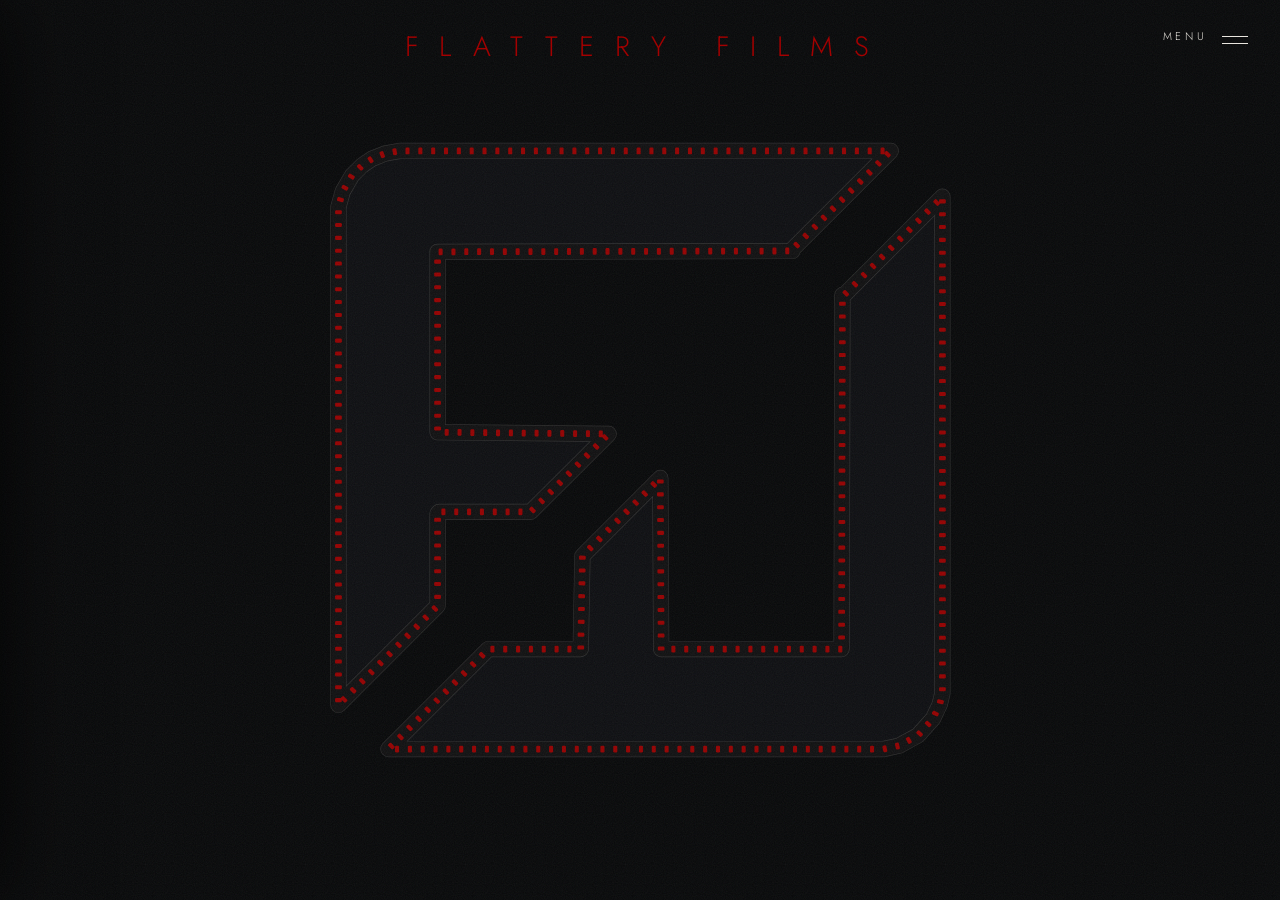
==== commit 05368dfd: "Replace the preview site with the whole-site prototype pen - index.html, assets/site.css and assets/" ====
--- a/index.html
+++ b/index.html
@@ -1,631 +1,16 @@
-
-<!doctype html>
+<!DOCTYPE html>
 <html lang="en">
 <head>
 <meta charset="utf-8">
 <meta name="viewport" content="width=device-width, initial-scale=1">
 <meta name="robots" content="noindex">
 <title>Flattery Films</title>
-<link rel="preconnect" href="https://fonts.googleapis.com">
-<link href="https://fonts.googleapis.com/css2?family=Jost:wght@300;400&display=swap" rel="stylesheet">
 <link rel="stylesheet" href="assets/site.css">
-<style>
-  /* =====================================================================
-     HOME — one continuous scroll story (same feel as the Thin Space page)
-     ===================================================================== */
-  html{scroll-behavior:smooth;scroll-snap-type:y proximity}
-  @media (prefers-reduced-motion:reduce){ html{scroll-behavior:auto} }
-
-  /* background scenes: fixed photos that crossfade, with a slow settle (like Thin Space) */
-  #scenes{position:fixed;inset:0;z-index:-1;background:var(--bg)}
-  .scene{position:absolute;inset:0;background:#0d0e10 center/cover no-repeat;background-position:var(--pos,center);
-    opacity:0;transform:scale(1.08);transition:opacity 1.4s ease, transform 9s ease-out;filter:saturate(1.05) contrast(1.06) brightness(.9)}
-  .scene.on{opacity:1;transform:scale(1)}
-  .grain{position:fixed;inset:-50%;z-index:-1;pointer-events:none;opacity:.06;animation:grain 1.2s steps(6) infinite;
-    background-image:url("data:image/svg+xml,%3Csvg xmlns='http://www.w3.org/2000/svg' width='160' height='160'%3E%3Cfilter id='n'%3E%3CfeTurbulence type='fractalNoise' baseFrequency='.9' numOctaves='2'/%3E%3C/filter%3E%3Crect width='100%25' height='100%25' filter='url(%23n)'/%3E%3C/svg%3E")}
-  @keyframes grain{0%{transform:translate(0,0)}25%{transform:translate(-3%,2%)}50%{transform:translate(2%,-3%)}75%{transform:translate(-2%,-1%)}100%{transform:translate(0,0)}}
-
-  /* logo + statement (black, no photo behind) */
-  .hero{min-height:100vh;display:grid;place-items:center;background:var(--bg);scroll-snap-align:start}
-  #logo{width:min(86vmin,720px);aspect-ratio:1;display:block;touch-action:none}
-  .statement{position:relative;min-height:100vh;display:grid;place-items:center;padding:120px 32px;text-align:center;background:var(--bg);scroll-snap-align:start}
-  .statement .big{max-width:920px;font-size:clamp(17px,2.1vw,25px);line-height:1.85;letter-spacing:.16em;text-transform:uppercase}
-  .statement .tagline{margin-top:52px;color:var(--red);font-size:13px;letter-spacing:.5em;text-transform:uppercase}
-  .scroll-cue{position:absolute;left:50%;bottom:34px;transform:translateX(-50%)}
-  .pill{display:block;width:13px;height:24px;border:1px solid var(--faint);border-radius:8px;position:relative}
-  .pill::after{content:"";position:absolute;left:50%;top:4px;width:3px;height:5px;margin-left:-1.5px;border-radius:2px;background:var(--ink);animation:pill 2s ease-in-out infinite}
-  @keyframes pill{0%{transform:translateY(0);opacity:1}70%{transform:translateY(9px);opacity:0}100%{opacity:0}}
-
-  /* opening screen of each section: photo fills the screen, title sits bottom-left (like a Thin Space chapter) */
-  .opening{position:relative;min-height:100vh;display:flex;align-items:flex-end;padding:140px 7vw 17vh;scroll-snap-align:start}
-  .opening::before,.person::before{content:"";position:absolute;inset:0;pointer-events:none;
-    background:linear-gradient(90deg,rgba(6,6,7,.85) 0%,rgba(6,6,7,.45) 42%,rgba(6,6,7,0) 70%),
-               radial-gradient(ellipse at center,rgba(0,0,0,0) 45%,rgba(0,0,0,.55) 100%)}
-  .op-copy,.person-copy{position:relative;max-width:560px}
-  .kicker{font-size:11px;letter-spacing:.38em;color:var(--dim);margin-bottom:22px;text-transform:uppercase}
-  .kicker::before{content:"";display:inline-block;width:26px;height:1px;background:var(--red);vertical-align:middle;margin-right:14px}
-  .opening h2,.person h2{font-weight:300;font-size:clamp(28px,4vw,52px);line-height:1.25;letter-spacing:.5em;text-transform:uppercase;margin-bottom:26px;
-    transition:letter-spacing 1.6s cubic-bezier(.2,.7,.2,1)}
-  .reveal.on h2{letter-spacing:.24em}
-  .opening .lede{font-size:clamp(15px,1.5vw,18px);line-height:1.8;letter-spacing:.12em;text-transform:uppercase;color:var(--ink)}
-
-  /* reading part: the photo stays behind, darkened, while the words scroll over it */
-  .reading{position:relative;padding:22vh 32px 26vh;
-    background:linear-gradient(180deg,rgba(8,9,10,0) 0,rgba(8,9,10,.88) 20vh,rgba(8,9,10,.88) calc(100% - 20vh),rgba(8,9,10,0) 100%)}
-  .col{max-width:760px;margin:0 auto}
-  .col p{font-size:16px;line-height:1.9;letter-spacing:.03em;color:rgba(233,230,223,.8);margin-bottom:24px}
-  .col h3{font-weight:300;font-size:11px;letter-spacing:.38em;color:var(--dim);text-transform:uppercase;margin:64px 0 0}
-  .col cite{font-style:italic;color:var(--ink)}
-  .col cite a{text-decoration:none;border-bottom:1px solid var(--red)}
-  .col .closing{font-size:clamp(15px,1.6vw,18px);line-height:1.8;letter-spacing:.2em;text-transform:uppercase;color:var(--ink);
-    margin-top:56px;padding-top:30px;border-top:1px solid var(--line);background:linear-gradient(var(--red),var(--red)) 0 0/26px 1px no-repeat border-box}
-  .services{list-style:none;display:grid;grid-template-columns:repeat(auto-fill,minmax(210px,1fr));gap:0 36px;margin:22px 0 8px}
-  .services li{padding:15px 0;border-bottom:1px solid var(--line);font-size:11px;letter-spacing:.28em;text-transform:uppercase;color:var(--dim)}
-  .text-link{display:inline-block;margin-top:56px;background:none;border:0;border-bottom:1px solid var(--red);padding:0 0 6px;cursor:pointer;
-    color:var(--ink);font:inherit;font-size:11px;letter-spacing:.38em;text-transform:uppercase;text-decoration:none;transition:opacity .3s}
-  .text-link:hover{opacity:.7}
-
-  /* Where: one big word per screen over its photo */
-  .word{position:relative;min-height:100vh;display:grid;place-items:center;scroll-snap-align:start}
-  .word::before{content:"";position:absolute;inset:0;background:radial-gradient(ellipse at center,rgba(0,0,0,.35) 0%,rgba(0,0,0,.6) 100%)}
-  .word span{position:relative;font-weight:300;font-size:clamp(44px,10vw,140px);letter-spacing:.5em;padding-left:.5em;text-transform:uppercase;
-    transition:letter-spacing 1.6s cubic-bezier(.2,.7,.2,1), padding 1.6s cubic-bezier(.2,.7,.2,1), opacity .9s ease, transform 1.1s cubic-bezier(.2,.7,.2,1)}
-  .word span.on{letter-spacing:.28em;padding-left:.28em}
-
-  /* team: one person per screen */
-  .person{position:relative;min-height:100vh;display:flex;align-items:flex-end;padding:140px 7vw 14vh;scroll-snap-align:start}
-  .person p{font-size:15px;line-height:1.85;letter-spacing:.03em;color:rgba(233,230,223,.82);margin-bottom:16px}
-  .person a{color:var(--ink);text-decoration:none;border-bottom:1px solid var(--red)}
-  .person cite{font-style:italic}
-
-  /* finale */
-  .finale{position:relative;min-height:100vh;display:grid;place-items:center;text-align:center;padding:120px 32px;scroll-snap-align:start}
-  .finale::before{content:"";position:absolute;inset:0;background:rgba(8,9,10,.72)}
-  .finale > div{position:relative}
-  .closing-line{font-size:clamp(17px,2.2vw,26px);line-height:1.8;letter-spacing:.2em;text-transform:uppercase;max-width:860px}
-  .finale-links{display:flex;gap:40px;justify-content:center;flex-wrap:wrap;margin-top:56px}
-  .finale-links a{color:var(--ink);text-decoration:none;font-size:13px;letter-spacing:.42em;text-transform:uppercase;padding-bottom:6px;border-bottom:1px solid var(--line);transition:border-color .3s}
-  .finale-links a:hover{border-color:var(--red)}
-
-  /* text glides in as it arrives, like the Thin Space chapters */
-  .reveal{opacity:0;transform:translateY(28px);transition:opacity .9s ease, transform 1.1s cubic-bezier(.2,.7,.2,1)}
-  .reveal.on{opacity:1;transform:none}
-
-  /* section index on the right (like the Thin Space chapter counter) */
-  .story-index{position:fixed;right:30px;top:50%;transform:translateY(-50%);z-index:20;display:flex;flex-direction:column;gap:18px;
-    opacity:0;pointer-events:none;transition:opacity .6s}
-  .in-story .story-index{opacity:1;pointer-events:auto}
-  .open .story-index{opacity:0;pointer-events:none}
-  .story-index a{font-size:10px;letter-spacing:.32em;text-transform:uppercase;color:var(--faint);text-decoration:none;text-align:right;transition:color .4s}
-  .story-index a::after{content:"";display:inline-block;width:14px;height:1px;background:currentColor;vertical-align:middle;margin-left:12px;transition:width .4s}
-  .story-index a.on{color:var(--ink)}
-  .story-index a.on::after{width:30px;background:var(--red)}
-
-  /* lightbox for the logo stills */
-  .lightbox{position:fixed;inset:0;z-index:50;background:rgba(5,5,6,.92);display:grid;place-items:center;
-    opacity:0;pointer-events:none;transition:opacity .5s;cursor:zoom-out;padding:24px}
-  .lightbox.show{opacity:1;pointer-events:auto}
-  .lightbox figure{max-width:min(1000px,100%);text-align:center}
-  .lightbox img{max-width:100%;max-height:72vh;display:block;margin:0 auto;box-shadow:0 30px 80px rgba(0,0,0,.6)}
-  .lightbox p{margin-top:22px;color:var(--dim);font-size:14px;letter-spacing:.08em;line-height:1.7}
-
-  @media (max-width:700px){
-    .opening,.person{padding:120px 24px 13vh}
-    .opening::before,.person::before{background:linear-gradient(0deg,rgba(6,6,7,.92) 0%,rgba(6,6,7,.55) 50%,rgba(6,6,7,.15) 100%)}
-    .reading{padding:16vh 24px 20vh}
-    .story-index{display:none}
-  }
-  @media (prefers-reduced-motion:reduce){ .scene,.reveal,.opening h2,.person h2,.word span{transition:opacity .6s} .grain,.pill::after{animation:none} }
-</style>
 </head>
 <body>
-
-<!-- =====================================================================
-     THE STORY — the whole home page is one continuous scroll, like Thin Space.
-     Each <section> names a background "scene" (data-scene); the matching photo in
-     #scenes crossfades in as the section reaches the middle of the screen.
-     To change a photo, edit the matching line in #scenes below.
-     ===================================================================== -->
-<div id="scenes" aria-hidden="true">
-  <div class="scene" data-scene="what" style="background-image:url('assets/img/stills/thin-space-scotland-dinner-shoot.jpg');--pos:50% 45%"></div>
-  <div class="scene" data-scene="why" style="background-image:url('assets/img/stills/bike-shop-yellow-hat.jpg');--pos:60% 40%"></div>
-  <div class="scene" data-scene="where" style="background-image:url('assets/img/stills/alaska-helicopter-glacier.jpg');--pos:50% 50%"></div>
-  <div class="scene" data-scene="air" style="background-image:url('assets/img/stills/wild-response-helicopter.jpg');--pos:40% 50%"></div>
-  <div class="scene" data-scene="sea" style="background-image:url('assets/img/stills/thin-space-mexico-underwater.jpg');--pos:50% 40%"></div>
-  <div class="scene" data-scene="studio" style="background-image:url('assets/img/stills/sean-murphy-boxing.jpg');--pos:50% 40%"></div>
-  <div class="scene" data-scene="land" style="background-image:url('assets/img/stills/thin-space-scotland-bagpiper.jpg');--pos:50% 40%"></div>
-  <div class="scene" data-scene="who" style="background-image:url('assets/img/stills/sean-murphy-water-softbox.jpg');--pos:50% 55%"></div>
-  <div class="scene" data-scene="wil" style="background-image:url('assets/img/team/wil.jpg');--pos:50% 30%"></div>
-  <div class="scene" data-scene="dani" style="background-image:url('assets/img/team/dani.jpg');--pos:50% 30%"></div>
-  <div class="scene" data-scene="steven" style="background-image:url('assets/img/team/steven.jpg');--pos:50% 30%"></div>
-  <div class="scene" data-scene="suzanne" style="background-image:url('assets/img/team/suzanne.jpg');--pos:50% 30%"></div>
-  <div class="scene" data-scene="sean" style="background-image:url('assets/img/team/sean.jpg');--pos:50% 30%"></div>
-  <div class="scene" data-scene="josh" style="background-image:url('assets/img/team/josh.jpg');--pos:50% 30%"></div>
-  <div class="scene" data-scene="shane" style="background-image:url('assets/img/team/shane.jpg');--pos:50% 30%"></div>
-  <div class="scene" data-scene="end" style="background-image:url('assets/img/stills/thin-space-scotland-kilts-street.jpg');--pos:50% 40%"></div>
-</div>
-<div class="grain" aria-hidden="true"></div>
-
-<nav class="story-index" aria-label="Sections">
-  <a href="#what" data-chapter="what">What</a>
-  <a href="#why" data-chapter="why">Why</a>
-  <a href="#where" data-chapter="where">Where</a>
-  <a href="#who" data-chapter="who">Who</a>
-</nav>
-
-<main class="hero" data-scene="none">
-  <canvas id="logo" aria-label="Flattery Films logo as a moving film strip"></canvas>
-</main>
-
-<section class="statement" data-scene="none">
-  <div class="reveal">
-    <p class="big">Flattery Films turns the power of authentic human storytelling into cinematic experiences that move audiences, forge emotional connections, and leave a lasting impression.</p>
-    <p class="tagline">Flattery will get you everywhere!</p>
-  </div>
-  <a class="scroll-cue" href="#what" aria-label="Scroll to What"><span class="pill"></span></a>
-</section>
-
-<section class="opening" id="what" data-scene="what" data-chapter="what">
-  <div class="op-copy reveal">
-    <div class="kicker">What</div>
-    <h2>What we do</h2>
-    <p class="lede">Flattery Films is a collective of award-winning directors, cinematographers, and producers united by a shared commitment to meaningful storytelling.</p>
-  </div>
-</section>
-<section class="reading" data-scene="what" data-chapter="what">
-  <div class="col reveal">
-    <p>We create cinematic documentaries and docuseries that explore the honesty, complexity, and beauty of the human experience.</p>
-    <p>We bring that same storytelling sensibility to branded content, creating films that help brands connect with audiences on a deeper, more meaningful level.</p>
-    <p>Whether following extraordinary individuals around the world or partnering with a global brand, our purpose remains the same: to tell stories with integrity, depth, and lasting resonance.</p>
-    <p>We believe great storytelling begins with trust. It’s what allows us to look deeper, connect more honestly, and capture the moments that make a story worth telling.</p>
-    <h3>Services</h3>
-    <ul class="services">
-      <li>Docuseries</li>
-      <li>Full-length docs</li>
-      <li>Full-length features</li>
-      <li>Scripting</li>
-      <li>Talent acquisition</li>
-      <li>Location procurement</li>
-      <li>Voice-over</li>
-      <li>Original scoring</li>
-      <li>Show development</li>
-      <li>Studio and on location</li>
-      <li>Drone</li>
-      <li>Deep sea capabilities</li>
-      <li>BTS</li>
-      <li>Product and marketing stills</li>
-      <li>In-house editing</li>
-      <li>Color correction</li>
-      <li>Sound design</li>
-      <li>Edit direction</li>
-      <li>Original scripting</li>
-      <li>Script rewrites</li>
-    </ul>
-    <a class="text-link" href="projects/">See our projects</a>
-  </div>
-</section>
-<section class="opening" id="why" data-scene="why" data-chapter="why">
-  <div class="op-copy reveal">
-    <div class="kicker">Why</div>
-    <h2>How we connect</h2>
-    <p class="lede">It begins with curiosity.</p>
-  </div>
-</section>
-<section class="reading" data-scene="why" data-chapter="why">
-  <div class="col reveal">
-    <p>The most compelling stories often reveal themselves in unexpected ways. A quiet conversation, an unguarded moment, a simple gesture that says more than the words that follow.</p>
-    <p>We approach every project with an open mind, a genuine curiosity, and a desire to understand the people at their heart, and the experiences at their core. We listen, observe, and allow the story to unfold naturally, discovering the moments of truth that make each film uniquely human.</p>
-    <p class="closing">Because real connection can’t be manufactured. It has to be earned.</p>
-  </div>
-</section>
-<section class="opening" id="where" data-scene="where" data-chapter="where">
-  <div class="op-copy reveal">
-    <div class="kicker">Where</div>
-    <h2>Everywhere!</h2>
-  </div>
-</section>
-<section class="word" data-scene="air" data-chapter="where">
-  <span class="reveal">Air</span>
-</section>
-<section class="word" data-scene="sea" data-chapter="where">
-  <span class="reveal">Sea</span>
-</section>
-<section class="word" data-scene="studio" data-chapter="where">
-  <span class="reveal">Studio</span>
-</section>
-<section class="word" data-scene="land" data-chapter="where">
-  <span class="reveal">Land</span>
-</section>
-<section class="opening" id="who" data-scene="who" data-chapter="who">
-  <div class="op-copy reveal">
-    <div class="kicker">Who</div>
-    <h2>Who we are</h2>
-    <p class="lede">Experience is important, but it’s only the beginning.</p>
-  </div>
-</section>
-<section class="reading" data-scene="who" data-chapter="who">
-  <div class="col reveal">
-    <p>The Flattery Films team brings decades of experience across documentary filmmaking, television, and cinematic branded storytelling, collectively earning more than 20 Emmy nominations, 9 wins, and over a billion views worldwide.</p>
-    <p>Our filmmakers have contributed to some of television’s most recognizable productions, including <cite>The Big Bang Theory</cite>, <cite>Two and a Half Men</cite>, and <cite>The Ellen DeGeneres Show</cite>, while also creating original docuseries such as <cite>Wild Response</cite> and <cite><a href="projects/thin-space/">Thin Space</a></cite>.</p>
-    <p>From feature-length documentaries to short-form branded content, we bring the same creative vision and technical expertise to every project.</p>
-    <p>Our experience may span genres and formats, but what unites us is a shared belief that extraordinary filmmaking begins with a story worth telling.</p>
-  </div>
-</section>
-<!-- the team — headshots: assets/img/team/<id>.jpg (see the #scenes list above for each person's crop) -->
-<section class="person" id="wil" data-scene="wil" data-chapter="who">
-  <div class="person-copy reveal">
-    <div class="kicker">Founding Partner · Writer/Director</div>
-    <h2>Wil Beaucher</h2>
-    <p>Wil Beaucher is a passionate writer/director who has shaped narratives for over two decades. With a rich tapestry of experience, Wil is a seasoned architect of both rewriting existing projects and creating original film and television scripts. His storytelling prowess goes beyond fiction, extending into the dynamic realm of docu-style advertising where he crafts and directs compelling ad campaigns through personal connection. Wil’s ability to weave captivating stories, whether on the big screen or in the succinct moments of a commercial, reflects his deep understanding of the human experience and a commitment to storytelling that resonates to a myriad of target audiences. In the hands of this seasoned creator, narratives come alive, leaving an enduring impact on audiences, and establishing Wil Beaucher as a luminary in the art of visual storytelling.</p>
-  </div>
-</section>
-<section class="person" id="dani" data-scene="dani" data-chapter="who">
-  <div class="person-copy reveal">
-    <div class="kicker">Founding Partner · Executive Producer</div>
-    <h2>Dani Behr</h2>
-    <p>Dani Behr, a seasoned entertainment veteran, boasts an illustrious career spanning over 35 years.</p>
-    <p>Her journey began with acting with acclaimed theatre show producer Cameron Mackintosh, signing a record deal with WEA shortly after with her All-Girl Pop Group and then becoming a household name as a live TV Host. She achieved cult status in her native UK for her late-night show and was recognized with the prestigious ‘Best TV Presenter’ award. Dani continued to thrive across various media platforms, serving as a TV Host, Radio Host, Voice Over Artist, and TV Producer ever since. She has left her mark across all TV genres, collaborating with renowned networks such as ABC, NBCU, FOX, BBC, C4, and ITV.</p>
-    <p>Dubbed the ‘Voice Over Queen’, Dani has lent her voice to numerous brands including the BBC, Virgin Atlantic, and the iconic video game Lara Croft.</p>
-    <p>The Drive-time Radio Host on KISS FM, shared the stage and screen with acclaimed actors like Kate Winslet, Joseph Fiennes, Cate Blanchett, and Oprah Winfrey. Performed at legendary venues such as Wembley Stadium, The Old Vic, and Madison Square Gardens. <a href="https://www.danibehr.com">danibehr.com</a></p>
-    <p>Currently, Dani serves as the Founder &amp; Executive Producer of DBI Entertainment, a dynamic TV &amp; Film Production company dedicated to creating scripted and non-scripted projects for the global marketplace. <a href="https://www.dbi-ent.com">dbi-ent.com</a></p>
-    <p>Additionally, she has recently co-founded Flattery Films, a content creation production company specializing in storytelling through branded documentaries with her award-winning team.</p>
-  </div>
-</section>
-<section class="person" id="steven" data-scene="steven" data-chapter="who">
-  <div class="person-copy reveal">
-    <div class="kicker">Director of Photography · Cinematographer</div>
-    <h2>Steven V. Silver</h2>
-    <p>Meet the visionary behind the lens, Steven V. Silver, a seasoned Director of Photography with an illustrious career adorned by 9 Emmy nominations and 3 Emmy wins. With an extraordinary eye for cinematography, Steven has left an indelible mark on the television landscape. His unparalleled talent has graced hit shows such as <cite>2 1/2 Men</cite>, <cite>Big Bang Theory</cite>, <cite>Moms</cite>, <cite>Dharma and Greg</cite>, and <cite>Murphy Brown</cite>. Steven’s commitment to capturing the essence of each moment has not only earned him critical acclaim but has also played an integral role in defining the visual identity of some of the most beloved sitcoms in television history. With a legacy of excellence, Steven V. Silver continues to illuminate screens and inspire audiences with his unique skill and creativity.</p>
-  </div>
-</section>
-<section class="person" id="suzanne" data-scene="suzanne" data-chapter="who">
-  <div class="person-copy reveal">
-    <div class="kicker">Director</div>
-    <h2>Suzanne Luna</h2>
-    <p>With six Daytime Emmy Awards and 12 Nominations, Suzanne Luna is a Latina director/producer recognized for diverse storytelling in comedy, documentary, branded content, and fiction. Notably, Suzanne directed over 1,000 segments on <cite>The Ellen DeGeneres Show</cite>, accumulating 500M+ views in 15 years. Her work on <cite>Momsplaining with Kristen Bell</cite> earned 3 Webby Awards and has over 285M+ views.</p>
-  </div>
-</section>
-<section class="person" id="sean" data-scene="sean" data-chapter="who">
-  <div class="person-copy reveal">
-    <div class="kicker">Photographer</div>
-    <h2>Sean Murphy</h2>
-    <p>Sean Murphy is an iconic photographer who has been capturing award winning shots for over three decades. He has a passion for capturing gritty Americana, but is also a master at capturing spontaneous moments and delivering visually stunning, high concept marketing projects. Sean has directed national commercials, shot hundreds of music icons and Hollywood celebrities, and been visually behind award-winning ad campaigns for some of the biggest corporations on the planet.</p>
-  </div>
-</section>
-<section class="person" id="josh" data-scene="josh" data-chapter="who">
-  <div class="person-copy reveal">
-    <div class="kicker">Director of Photography · Cinematographer</div>
-    <h2>Josh Medak</h2>
-    <p>Meet Josh Medak, a prodigious talent in the world of show business, who literally took his first steps around the camera. Raised in a show business family, Josh’s journey with the lens began practically before he could walk. His grand-scale talent is unmistakable, evident in a resume that reads like a blockbuster anthology. From contributing to tentpole movies like <cite>The Hunger Games</cite> Franchise, <cite>Barbie</cite>, <cite>Ant-Man</cite>, <cite>Black Panther</cite>, <cite>Spider-Man</cite>, to the epic scale of <cite>Mulan</cite>, Josh has seamlessly navigated the spectrum of cinematic endeavors. Whether it’s a small-scale project or a colossal undertaking, Josh brings an unparalleled arsenal of skills, showcasing his mastery in capturing moments that resonate across the silver screen.</p>
-  </div>
-</section>
-<section class="person" id="shane" data-scene="shane" data-chapter="who">
-  <div class="person-copy reveal">
-    <div class="kicker">Director of Photography · Cinematographer</div>
-    <h2>Shane Reynolds</h2>
-    <p>Shane is a veteran at producing long and shortform material in the most adventurous destinations around the world. Whether he’s hosting, shooting, or editing…his musical background, adventurous spirit, and laid-back humor are evident in his unique style. Whether he’s part of the team or a one-man-show, Shane’s creativity and adaptability have made him a force within the world of TV and video production. Creating, hosting, and shooting television shows for Nat Geo, Animal Planet, and the Travel Channel, Shane has shot in over 30 countries and accumulated over 32 major awards.</p>
-  </div>
-</section>
-<section class="finale" data-scene="end">
-  <div class="reveal">
-    <p class="closing-line">We build trust. We honor truth. We tell stories that matter.</p>
-    <div class="finale-links">
-      <a href="projects/">Projects</a>
-      <a href="mood/">Mood boards</a>
-      <a href="contact/">Contact</a>
-    </div>
-    <button class="text-link" data-top>Back to the start</button>
-  </div>
-</section>
-
-<div class="lightbox" id="lightbox"><figure><img alt=""><p></p></figure></div>
-
-<script>
-  // =====================================================================
-  //  FLATTERY FILMS HERO — the logo itself is the film; stills run inside it
-  // =====================================================================
-
-  // 1) YOUR STILLS — image paths, with the caption for each.
-  //    Files live in assets/img/home/ (1600 px on the long side). Leave empty to see placeholder frames.
-  const STILLS = [
-    { src: "assets/img/home/thin-space-scotland-kilts-street.jpg", caption: "Thin Space — Scotland." },
-    { src: "assets/img/home/thin-space-costa-rica-boat.jpg", caption: "Thin Space — Costa Rica." },
-    { src: "assets/img/home/thin-space-mexico-flats.jpg", caption: "Thin Space — Mexico." },
-    { src: "assets/img/home/thin-space-scotland-bagpiper.jpg", caption: "Thin Space — Scotland, Skibo Castle." },
-    { src: "assets/img/home/thin-space-abandoned-plane.jpg", caption: "Thin Space." },
-    { src: "assets/img/home/thin-space-scotland-food-truck.jpg", caption: "Thin Space — Scotland." },
-    { src: "assets/img/home/alaska-helicopter-glacier.jpg", caption: "Alaska — U.S." },
-    { src: "assets/img/home/thin-space-mexico-underwater.jpg", caption: "Thin Space — Mexico." },
-    { src: "assets/img/home/thin-space-scotland-axe.jpg", caption: "Thin Space — Scotland, Skibo Castle." },
-    { src: "assets/img/home/thin-space-costa-rica-rods.jpg", caption: "Thin Space — Costa Rica." },
-    { src: "assets/img/home/wild-response-helicopter.jpg", caption: "Wild Response — Africa." },
-    { src: "assets/img/home/thin-space-scotland-mussels.jpg", caption: "Thin Space — Scotland." },
-  ];
-
-  // 2) LOOK & FEEL
-  const SPEED       = 14;   // film speed, px per second (0 = still)
-  const HOVER_SPEED = 2;    // speed while the cursor is on the logo (slows so you can pick a frame)
-  const IDLE_ALPHA  = 0.75;  // brightness of the black-and-white frames at rest (0–1)
-  const COLOR_REACH = 1.3;  // how far the colour spreads from the cursor, in frame-widths
-
-  // 3) OUTLINE — the film-strip outline around the logo (sizes are px at a 520px-wide logo; they scale with it)
-  const GAP    = 10.5;   // px from one perforation to the next
-  const HOLE_W = 2;   // perforation length (along the outline), px
-  const HOLE_H = 4;     // perforation height (across the outline), px
-  const ROUND  = 0.9;   // corner rounding of each perforation, px
-  const OUTLINE_SPEED       = 6;   // how fast the outline runs, px per second
-  const OUTLINE_HOVER_SPEED = 20;  // outline speed while the cursor is on the logo
-  const REACH  = 60;    // cursor influence radius, px
-  const PUSH   = 10;    // how far perforations lift away from the cursor, px
-  const BAND   = 15;    // width of the faint film strip under the holes, px (0 = none)
-
-  // Logo outline traced from the artwork, centred on 0,0, scaled to 1.
-  const SHAPES = [[[0.5, -0.4188], [0.3375, -0.2563], [0.3347, -0.2563], [0.3333, 0.3291], [0.035, 0.3291], [0.0336, 0.0462], [-0.0952, 0.1751], [-0.098, 0.3291], [-0.2507, 0.3291], [-0.416, 0.4944], [0.4034, 0.4944], [0.4286, 0.4888], [0.4594, 0.472], [0.4846, 0.444], [0.4958, 0.4202], [0.5, 0.402]], [[0.4146, -0.4944], [-0.3978, -0.4944], [-0.4216, -0.4902], [-0.4426, -0.4818], [-0.4594, -0.4706], [-0.4762, -0.4538], [-0.4916, -0.4272], [-0.4986, -0.402], [-0.4986, 0.4216], [-0.3347, 0.2577], [-0.3347, 0.105], [-0.3319, 0.1022], [-0.1807, 0.1022], [-0.0518, -0.0266], [-0.3347, -0.0294], [-0.3347, -0.3277], [0.2521, -0.3291], [0.2521, -0.3319]]];
-  // The film's path through each bar of the logo (centre line + bar width), same units.
-  // piece = which half of the logo the film stays inside (0 = right/bottom half, 1 = top/left half).
-  const ROUTES = [
-    { w: 0.131, pts: [[-0.417, 0.0365], [0.06, 0.0365]], piece: 1, clip: [-0.335, -1, 1, 1] },  // F middle arm (starts at the left bar's inner edge)
-    { w: 0.133, pts: [[-0.0315, 0.4115], [-0.0315, -0.06]], piece: 0, clip: [-1, -1, 1, 0.329] }, // inner stem (starts at the bottom bar's top edge)
-    { w: 0.165, pts: [[0.52, -0.4115], [-0.417, -0.4115], [-0.417, 0.53]], piece: 1 },  // top bar → left bar
-    { w: 0.166, pts: [[0.4165, -0.53], [0.4165, 0.4115], [-0.53, 0.4115]], piece: 0 },  // right bar → bottom bar
-  ];
-
-  const cv = document.getElementById("logo"), ctx = cv.getContext("2d");
-  let W = 0, L = 0, routes = [], outline = null, pieces = [], mouse = { x: -1e4, y: -1e4 }, over = false;
-  let speed = SPEED, oSpeed = OUTLINE_SPEED, last = 0, hits = [], glow = {}, rims = [], K = 1; let DPR = 1;
-
-  // ---- stills: a colour version and a black-and-white version of each ----
-  function greyOf(img) {
-    const o = document.createElement("canvas"); o.width = img.naturalWidth || img.width; o.height = img.naturalHeight || img.height;
-    const g = o.getContext("2d");
-    if ("filter" in g) { g.filter = "grayscale(1) contrast(1.1) brightness(1.12)"; g.drawImage(img, 0, 0); return o; }
-    g.drawImage(img, 0, 0);
-    try { const d = g.getImageData(0, 0, o.width, o.height), p = d.data;
-      for (let i = 0; i < p.length; i += 4) { const y = p[i] * .3 + p[i + 1] * .59 + p[i + 2] * .11; p[i] = p[i + 1] = p[i + 2] = y; }
-      g.putImageData(d, 0, 0); } catch (e) {}
-    return o;
-  }
-  const PH = [["#c9834f", "#3b2a4d"], ["#5d8fa8", "#1d2b33"], ["#d9b26a", "#5a3a22"], ["#7e9b6a", "#22301f"], ["#b0606a", "#2a1a2e"], ["#6f7fb8", "#1a1c33"]];
-  const frames = (STILLS.length ? STILLS : PH.map((c, i) => ({ ph: c, caption: "Placeholder still " + (i + 1) + " — add your own images in STILLS." })))
-    .map((s, i) => {
-      const f = { caption: s.caption || "", color: null, grey: null };
-      if (s.ph) {
-        const o = document.createElement("canvas"); o.width = 400; o.height = 300; const g = o.getContext("2d");
-        const gr = g.createLinearGradient(0, 0, 0, 300); gr.addColorStop(0, s.ph[0]); gr.addColorStop(1, s.ph[1]);
-        g.fillStyle = gr; g.fillRect(0, 0, 400, 300);
-        g.fillStyle = "rgba(255,240,220,.35)"; g.beginPath(); g.arc(120 + i * 30, 110, 46, 0, 7); g.fill();
-        const v = g.createRadialGradient(200, 150, 60, 200, 150, 260); v.addColorStop(0, "rgba(0,0,0,0)"); v.addColorStop(1, "rgba(0,0,0,.55)");
-        g.fillStyle = v; g.fillRect(0, 0, 400, 300);
-        g.fillStyle = "rgba(255,255,255,.8)"; g.font = "300 26px Jost, sans-serif"; g.textAlign = "center";
-        g.fillText("STILL " + String(i + 1).padStart(2, "0"), 200, 220);
-        f.color = o; f.grey = greyOf(o); f.src = o.toDataURL("image/jpeg", .85);
-      } else {
-        // load the still, then keep a small working copy (max 900px) so the animation stays smooth;
-        // the full-size original is what opens in the lightbox
-        const img = new Image();
-        img.onload = () => {
-          const max = 900, k = Math.min(1, max / Math.max(img.naturalWidth, img.naturalHeight));
-          const c = document.createElement("canvas");
-          c.width = Math.round(img.naturalWidth * k); c.height = Math.round(img.naturalHeight * k);
-          c.getContext("2d").drawImage(img, 0, 0, c.width, c.height);
-          f.color = c; f.grey = greyOf(c);
-        };
-        img.onerror = () => console.warn("Couldn't load still:", s.src);
-        img.src = s.src; f.src = s.src;
-      }
-      return f;
-    });
-
-  // ---- geometry ----
-  // Turn a polyline into dense samples, rounding each corner with radius r so frames swing round smoothly.
-  function sample(pts, r) {
-    const out = []; let s = 0;
-    const push = (x, y, ang, k) => { if (out.length) { const p = out[out.length - 1]; s += Math.hypot(x - p.x, y - p.y); } out.push({ x, y, ang, k, s }); };
-    const line = (a, b, k) => { const len = Math.hypot(b[0] - a[0], b[1] - a[1]), ang = Math.atan2(b[1] - a[1], b[0] - a[0]);
-      for (let d = 0; d <= len; d += 1) push(a[0] + Math.cos(ang) * d, a[1] + Math.sin(ang) * d, ang, k); };
-    let start = pts[0];
-    for (let i = 1; i < pts.length; i++) {
-      const b = pts[i];
-      if (i === pts.length - 1) { line(start, b, 0); break; }
-      const c = pts[i + 1];
-      const a1 = Math.atan2(b[1] - start[1], b[0] - start[0]), a2 = Math.atan2(c[1] - b[1], c[0] - b[0]);
-      let turn = a2 - a1; while (turn > Math.PI) turn -= 2 * Math.PI; while (turn < -Math.PI) turn += 2 * Math.PI;
-      const trim = r * Math.tan(Math.abs(turn) / 2);
-      const p1 = [b[0] - Math.cos(a1) * trim, b[1] - Math.sin(a1) * trim];
-      line(start, p1, 0);
-      const side = Math.sign(turn), cx = p1[0] + Math.cos(a1 + side * Math.PI / 2) * r, cy = p1[1] + Math.sin(a1 + side * Math.PI / 2) * r;
-      const steps = Math.max(4, Math.ceil(Math.abs(turn) * r));
-      for (let j = 1; j <= steps; j++) {
-        const ang = a1 + turn * j / steps, rad = ang - side * Math.PI / 2;
-        push(cx + Math.cos(rad) * r, cy + Math.sin(rad) * r, ang, side);
-      }
-      start = [b[0] + Math.cos(a2) * trim, b[1] + Math.sin(a2) * trim];
-    }
-    return out;
-  }
-  function at(R, s) {                       // position/direction at distance s (extends past the ends)
-    const S = R.S, n = S.length;
-    if (s <= 0) { const p = S[0]; return { x: p.x + Math.cos(p.ang) * s, y: p.y + Math.sin(p.ang) * s, ang: p.ang, k: 0 }; }
-    if (s >= R.len) { const p = S[n - 1], d = s - R.len; return { x: p.x + Math.cos(p.ang) * d, y: p.y + Math.sin(p.ang) * d, ang: p.ang, k: 0 }; }
-    let lo = 0, hi = n - 1; while (hi - lo > 1) { const m = (lo + hi) >> 1; if (S[m].s <= s) lo = m; else hi = m; }
-    return S[lo];
-  }
-
-  function build() {
-    const dpr = devicePixelRatio || 1, r = cv.getBoundingClientRect();
-    W = r.width; cv.width = W * dpr; cv.height = W * dpr; ctx.setTransform(dpr, 0, 0, dpr, 0, 0); DPR = dpr;
-    L = W * 0.84; const c = W / 2, P = ([x, y]) => [c + x * L, c + y * L];
-    outline = new Path2D(); pieces = [];
-    for (const poly of SHAPES) {
-      const pc = new Path2D();
-      poly.forEach((q, i) => { const [x, y] = P(q); if (i) { outline.lineTo(x, y); pc.lineTo(x, y); } else { outline.moveTo(x, y); pc.moveTo(x, y); } });
-      outline.closePath(); pc.closePath(); pieces.push(pc);
-    }
-    K = L / 447;                                       // scale the outline sizes with the logo
-    rims = SHAPES.map(poly => {
-      const Q = poly.map(P), segs = []; let total = 0;
-      for (let i = 0; i < Q.length; i++) {
-        const a = Q[i], b = Q[(i + 1) % Q.length], len = Math.hypot(b[0] - a[0], b[1] - a[1]);
-        segs.push({ a, b, len, start: total, ang: Math.atan2(b[1] - a[1], b[0] - a[0]) }); total += len;
-      }
-      const n = Math.round(total / (GAP * K));
-      return { segs, total, n, step: total / n, offset: 0, holes: Array.from({ length: n }, () => ({ glow: 0, lx: 0, ly: 0 })) };
-    });
-    routes = ROUTES.map((rt, ri) => {
-      const w = rt.w * L, S = sample(rt.pts.map(P), w / 2);
-      const m = w * 0.13;                              // dark margin each side of the pictures
-      const fh = w - 2 * m, fl = fh * 1.3, gap = fh * 0.1; // frame across / along / gap
-      const cl = rt.clip && [P([rt.clip[0], rt.clip[1]]), P([rt.clip[2], rt.clip[3]])];
-      return { ri, w, r: w / 2, S, cl, piece: rt.piece, len: S[S.length - 1].s, offset: 0, m, fh, fl, pitch: fl + gap,
-               hole: { along: w * 0.05, across: w * 0.075, pitch: w * 0.14 } };
-    });
-  }
-
-  function frame(t) {
-    const dt = Math.min(0.05, (t - last) / 1000 || 0); last = t;
-    speed += ((over ? HOVER_SPEED : SPEED) - speed) * 0.06;
-    ctx.clearRect(0, 0, W, W); hits = [];
-    ctx.save(); ctx.clip(outline, "nonzero");
-    ctx.fillStyle = "#101113"; ctx.fill(outline);
-
-    for (const R of routes) {
-      R.offset -= speed * dt;
-      ctx.save();
-      ctx.clip(pieces[R.piece]);                  // keep this film inside its own half of the logo
-      if (R.cl) { ctx.beginPath(); ctx.rect(R.cl[0][0], R.cl[0][1], R.cl[1][0] - R.cl[0][0], R.cl[1][1] - R.cl[0][1]); ctx.clip(); }
-      const span = R.len + R.pitch * 2, n = Math.ceil(span / R.pitch), loop = n * R.pitch;
-      // frames
-      for (let i = 0; i < n; i++) {
-        const s = ((((R.offset + i * R.pitch) % loop) + loop) % loop) - R.pitch;
-        if (s < -R.fl || s > R.len + R.fl) continue;
-        const p = at(R, s), f = frames[(i + R.ri * 2) % frames.length], key = R.ri + ":" + i;
-        const d = Math.hypot(p.x - mouse.x, p.y - mouse.y);
-        const target = Math.max(0, Math.min(1, 1.25 - d / (R.fh * COLOR_REACH)));
-        glow[key] = (glow[key] || 0) + (target - (glow[key] || 0)) * 0.1;
-        hits.push({ x: p.x, y: p.y, f, r: R.fh * 0.8 });
-        if (!f.color) continue;
-        // the frame's shape is swept along the film's path, so it bends with the corner
-        const half = R.fh / 2, a0 = s - R.fl / 2, a1 = s + R.fl / 2, steps = Math.ceil(R.fl / 2);
-        const left = [], right = [];
-        let bx0 = Infinity, by0 = Infinity, bx1 = -Infinity, by1 = -Infinity;
-        for (let j = 0; j <= steps; j++) {
-          const q = at(R, a0 + (a1 - a0) * j / steps), nx = Math.cos(q.ang + Math.PI / 2), ny = Math.sin(q.ang + Math.PI / 2);
-          for (const side of [-1, 1]) {
-            const o = (q.k && side === q.k) ? Math.min(half, R.r * 0.97) : half;  // inner side of a bend can't go past its centre
-            const x = q.x + nx * o * side, y = q.y + ny * o * side;
-            (side < 0 ? left : right).push([x, y]);
-            bx0 = Math.min(bx0, x); by0 = Math.min(by0, y); bx1 = Math.max(bx1, x); by1 = Math.max(by1, y);
-          }
-        }
-        ctx.beginPath(); left.forEach(([x, y], j) => j ? ctx.lineTo(x, y) : ctx.moveTo(x, y));
-        for (let j = right.length - 1; j >= 0; j--) ctx.lineTo(...right[j]); ctx.closePath();
-        ctx.save(); ctx.clip();
-        // keep the picture upright, cropped to cover the frame
-        const img = f.color, iw = img.naturalWidth || img.width, ih = img.naturalHeight || img.height;
-        const bw = bx1 - bx0, bh = by1 - by0, sc = Math.max(bw / iw, bh / ih);
-        const dw = iw * sc, dh = ih * sc, dx = (bx0 + bx1) / 2 - dw / 2, dy = (by0 + by1) / 2 - dh / 2;
-        ctx.globalAlpha = IDLE_ALPHA * (1 - glow[key]) + 0.15 * glow[key]; ctx.drawImage(f.grey, dx, dy, dw, dh);
-        if (glow[key] > 0.01) { ctx.globalAlpha = glow[key]; ctx.drawImage(img, dx, dy, dw, dh); }
-        ctx.restore();
-      }
-      ctx.restore();
-    }
-    ctx.restore();
-    drawRims(dt);
-    cv.style.cursor = nearest() ? "pointer" : "default";
-    requestAnimationFrame(frame);
-  }
-
-  // ---- the film-strip outline: one row of perforations running round the logo's edge ----
-  function rimAt(p, s) {
-    s = ((s % p.total) + p.total) % p.total;
-    let seg = p.segs[0];
-    for (const g of p.segs) if (s >= g.start) seg = g; else break;
-    const t = (s - seg.start) / seg.len;
-    return [seg.a[0] + (seg.b[0] - seg.a[0]) * t, seg.a[1] + (seg.b[1] - seg.a[1]) * t, seg.ang];
-  }
-  function drawRims(dt) {
-    oSpeed += ((over ? OUTLINE_HOVER_SPEED : OUTLINE_SPEED) - oSpeed) * 0.05;
-    if (BAND) {                                   // faint strip with hairline edges
-      ctx.globalAlpha = 1; ctx.lineJoin = "round";
-      for (const p of rims) {
-        ctx.beginPath(); p.segs.forEach((g, i) => i ? ctx.lineTo(...g.a) : ctx.moveTo(...g.a)); ctx.closePath();
-        ctx.strokeStyle = "rgba(233,230,223,.16)"; ctx.lineWidth = BAND * K; ctx.stroke();
-        ctx.strokeStyle = "#08090a"; ctx.lineWidth = BAND * K - 1.4; ctx.stroke();
-        ctx.strokeStyle = "rgba(233,230,223,.035)"; ctx.stroke();
-      }
-    }
-    for (const p of rims) {
-      p.offset += oSpeed * dt;
-      p.holes.forEach((hd, i) => {
-        const [hx, hy, ang] = rimAt(p, p.offset + i * p.step);
-        const dx = hx - mouse.x, dy = hy - mouse.y, dist = Math.hypot(dx, dy);
-        const f = Math.max(0, 1 - dist / REACH), e = f * f;
-        hd.lx += ((dist ? dx / dist : 0) * e * PUSH - hd.lx) * 0.12;
-        hd.ly += ((dist ? dy / dist : 0) * e * PUSH - hd.ly) * 0.12;
-        hd.glow += (f - hd.glow) * 0.1;
-        ctx.globalAlpha = Math.min(1, 0.9 + hd.glow * 0.5);
-        ctx.fillStyle = hd.glow > 0.05 ? "#fff" : "#A30101";
-        const grow = 1 + hd.glow * 0.35, w = HOLE_W * K * grow, hh = HOLE_H * K * grow;
-        ctx.save(); ctx.translate(hx + hd.lx, hy + hd.ly); ctx.rotate(ang);
-        ctx.beginPath(); ctx.roundRect(-w / 2, -hh / 2, w, hh, ROUND * K); ctx.fill();
-        ctx.restore();
-      });
-    }
-  }
-
-  function nearest() {
-    let best = null, bd = Infinity;
-    for (const h of hits) { const d = Math.hypot(h.x - mouse.x, h.y - mouse.y); if (d < h.r && d < bd) { bd = d; best = h; } }
-    return best && ctx.isPointInPath(outline, mouse.x * (devicePixelRatio || 1), mouse.y * (devicePixelRatio || 1)) ? best : null;
-  }
-
-  // click a frame → open that still large, in colour, with its story
-  const lb = document.getElementById("lightbox");
-  cv.addEventListener("click", () => {
-    const h = nearest(); if (!h) return;
-    lb.querySelector("img").src = h.f.src; lb.querySelector("p").textContent = h.f.caption;
-    lb.classList.add("show");
-  });
-  lb.addEventListener("click", () => lb.classList.remove("show"));
-
-  const move = e => { const r = cv.getBoundingClientRect(); mouse.x = e.clientX - r.left; mouse.y = e.clientY - r.top; over = true; };
-  cv.addEventListener("pointermove", move);
-  cv.addEventListener("pointerdown", move);
-  cv.addEventListener("pointerleave", () => { mouse = { x: -1e4, y: -1e4 }; over = false; });
-  addEventListener("resize", build);
-  build(); requestAnimationFrame(frame);
-
-</script>
-<script>
-  // =====================================================================
-  //  STORY — crossfades the background photo and glides text in as you scroll
-  // =====================================================================
-  (() => {
-    const scenes = {};
-    document.querySelectorAll("#scenes .scene").forEach(s => scenes[s.dataset.scene] = s);
-    const links = document.querySelectorAll(".story-index a");
-    let current = null;
-    function show(el) {
-      const key = el.dataset.scene;
-      if (key === current) return;
-      current = key;
-      Object.entries(scenes).forEach(([k, s]) => s.classList.toggle("on", k === key));
-      const ch = el.dataset.chapter;
-      document.body.classList.toggle("in-story", !!ch);
-      links.forEach(a => a.classList.toggle("on", a.dataset.chapter === ch));
-    }
-    // whichever section crosses the middle of the screen sets the photo
-    const mid = new IntersectionObserver(es => es.forEach(e => e.isIntersecting && show(e.target)),
-      { rootMargin: "-50% 0px -50% 0px" });
-    document.querySelectorAll("[data-scene]:not(.scene)").forEach(s => mid.observe(s));
-    // text glides in when it arrives, and resets when it leaves (so scrolling back up replays it)
-    const rev = new IntersectionObserver(es => es.forEach(e => e.target.classList.toggle("on", e.isIntersecting)),
-      { threshold: 0.15 });
-    document.querySelectorAll(".reveal").forEach(r => rev.observe(r));
-    document.querySelector("[data-top]").onclick = () => scrollTo({ top: 0 });
-  })();
-</script>
+<div id="app"></div>
+<div class="grain"></div>
+<div class="cut"></div>
 <script src="assets/site.js"></script>
 </body>
 </html>
--- a/assets/site.css
+++ b/assets/site.css
@@ -1,3 +1,5 @@
+@import url('https://fonts.googleapis.com/css2?family=Jost:wght@300;400&display=swap');
+
 /* =====================================================================
    FLATTERY FILMS — shared styles (every page loads this file)
    ===================================================================== */
@@ -15,13 +17,6 @@
   white-space:nowrap;transition:opacity .4s}
 .wordmark:hover{opacity:.75}
 .open .wordmark{opacity:0;pointer-events:none}
-
-/* top bar — fades in behind the wordmark + MENU once you scroll, so they never sit on a busy photo */
-.topbar{position:fixed;inset:0 0 auto 0;height:84px;z-index:25;pointer-events:none;
-  background:rgba(8,9,10,.9);-webkit-backdrop-filter:blur(10px);backdrop-filter:blur(10px);
-  border-bottom:1px solid var(--line);opacity:0;transition:opacity .45s ease}
-.scrolled .topbar{opacity:1}
-.open .topbar{opacity:0}
 
 /* menu button */
 .burger{position:fixed;top:28px;right:32px;z-index:30;background:none;border:0;cursor:pointer;
@@ -38,15 +33,37 @@
 .close{position:absolute;top:28px;right:32px;width:22px;height:22px;background:none;border:0;cursor:pointer}
 .close::before,.close::after{content:"";position:absolute;left:0;top:50%;width:100%;height:1px;background:var(--ink);transform:rotate(45deg)}
 .close::after{transform:rotate(-45deg)}
-.nav-home{position:absolute;top:30px;left:44px;font-size:11px;letter-spacing:.35em;color:var(--red);text-decoration:none}
+.nav-home{position:absolute;top:30px;left:44px;font-size:15px;letter-spacing:.35em;color:var(--red);text-decoration:none}
 
 .list{margin-top:120px;border-top:1px solid var(--line)}
+.item{border-bottom:1px solid var(--line)}
 .head{width:100%;display:flex;justify-content:space-between;align-items:center;background:none;border:0;color:var(--ink);
   cursor:pointer;padding:30px 44px;font:inherit;font-size:15px;letter-spacing:.42em;text-align:left;transition:color .3s}
 .head:hover{color:#fff}
-.list a.head{border-bottom:1px solid var(--line);text-decoration:none}
-.arrow{width:9px;height:9px;border-right:1px solid var(--dim);border-top:1px solid var(--dim);transform:rotate(45deg);transition:transform .4s}
-.list a.head:hover .arrow{transform:translateX(4px) rotate(45deg)}
+.chev{width:9px;height:9px;border-right:1px solid var(--dim);border-bottom:1px solid var(--dim);transform:rotate(45deg) translateY(-3px);transition:transform .4s}
+.item.is-open .chev{transform:rotate(-135deg) translateY(-3px)}
+.body{display:grid;grid-template-rows:0fr;transition:grid-template-rows .55s ease}
+.item.is-open .body{grid-template-rows:1fr}
+.body>div{overflow:hidden}
+.inner{padding:0 44px 34px;color:var(--dim);font-size:14px;line-height:1.7;letter-spacing:.03em}
+.stills{display:grid;grid-template-columns:repeat(3,1fr);gap:10px;margin-top:4px;padding-bottom:20px}
+.stills a,.stills span{display:block;aspect-ratio:3/4;position:relative;text-decoration:none;
+  background:linear-gradient(160deg,#25272a,#121314) center/cover}
+.stills a{filter:grayscale(1) brightness(1.15);transition:filter .5s}
+.stills a:hover{filter:none}
+.stills b{position:absolute;left:0;bottom:-20px;font-weight:300;font-size:10px;letter-spacing:.25em;color:var(--dim);white-space:nowrap}
+.stills span{opacity:.45}
+
+/* WHO in the menu: portrait thumbnails, name underneath (DARK-style) */
+.people{display:grid;grid-template-columns:repeat(3,1fr);gap:22px 12px;margin-top:4px;padding-bottom:6px}
+.people a{display:block;text-decoration:none}
+.people i{display:block;aspect-ratio:3/4;background:#121314 center/cover;filter:grayscale(1) brightness(1.15);transition:filter .5s}
+.people a:hover i,.people a:focus-visible i{filter:none}
+.people b{display:block;margin-top:10px;font-weight:300;font-size:10px;line-height:1.7;letter-spacing:.25em;color:var(--dim);transition:color .3s}
+.people a:hover b{color:#fff}
+.people a.here b{color:var(--ink)}
+.people a.here b::before{content:"";display:inline-block;width:12px;height:1px;background:var(--red);vertical-align:middle;margin-right:8px}
+.inner .more{display:inline-block;margin-top:14px;color:var(--ink);text-decoration:none;font-size:10px;letter-spacing:.35em;border-bottom:1px solid var(--red);padding-bottom:5px}
 
 .plain{list-style:none;padding:36px 44px}
 .plain a,.plain span{display:inline-block;color:var(--ink);text-decoration:none;font-size:15px;letter-spacing:.42em;padding:9px 0;transition:opacity .3s}
@@ -55,48 +72,159 @@
 .soon::after{content:" · soon";font-size:10px;letter-spacing:.25em}
 
 @media (max-width:560px){
-  .topbar{height:72px}
   .wordmark{font-size:12px;letter-spacing:.42em;padding-left:.42em;top:30px;left:24px;transform:none}
   .head,.plain{padding-left:24px;padding-right:24px}
+  .inner{padding:0 24px 30px}
   .burger{right:20px}.close{right:20px}.nav-home{left:24px}
 }
 
 /* =====================================================================
-   PAGE HERO — a full-width still at the top of a text page that fades
-   into the background; the reading column then slides up over the fade.
-   ===================================================================== */
-.page-hero{position:relative;height:64vh;min-height:340px;background:#111 center/cover no-repeat;background-position:var(--pos,center)}
-.page-hero::after{content:"";position:absolute;inset:0;
-  background:linear-gradient(180deg,rgba(8,9,10,.82) 0%,rgba(8,9,10,.35) 14%,rgba(8,9,10,0) 30%,rgba(8,9,10,.15) 55%,var(--bg) 100%)}
-.page-hero + .page{position:relative;margin-top:-140px;padding-top:0}
-
-/* =====================================================================
-   TEXT PAGES (What / Why / Who) — one calm reading column.
-   Copy is written in normal sentence case in the HTML; anything that
-   should SHOUT gets text-transform:uppercase here, so the look can change
-   without retyping the words.
-   ===================================================================== */
-.page{max-width:760px;margin:0 auto;padding:170px 32px 140px;animation:rise 1.1s cubic-bezier(.2,.7,.2,1) both}
-@keyframes rise{from{opacity:0;transform:translateY(18px)}}
-.page-kicker{font-size:11px;letter-spacing:.38em;color:var(--dim);margin-bottom:26px;text-transform:uppercase}
-.page-kicker::before{content:"";display:inline-block;width:26px;height:1px;background:var(--red);vertical-align:middle;margin-right:14px}
-.page h1{font-weight:300;font-size:clamp(28px,4vw,48px);line-height:1.25;letter-spacing:.24em;text-transform:uppercase;margin-bottom:52px}
-.page h2{font-weight:300;font-size:11px;letter-spacing:.38em;color:var(--dim);text-transform:uppercase;margin:76px 0 0}
-.page p{font-size:16px;line-height:1.9;letter-spacing:.03em;color:rgba(233,230,223,.78);margin-bottom:24px}
-.page .lede{font-size:clamp(17px,1.9vw,21px);line-height:1.75;letter-spacing:.14em;text-transform:uppercase;color:var(--ink);margin-bottom:40px}
-.page .closing{font-size:clamp(15px,1.6vw,18px);line-height:1.8;letter-spacing:.2em;text-transform:uppercase;color:var(--ink);
-  margin-top:64px;padding-top:30px;border-top:1px solid var(--line);
-  background:linear-gradient(var(--red),var(--red)) 0 0/26px 1px no-repeat border-box}
-.page cite{font-style:italic;color:var(--ink)}
-.page cite a{text-decoration:none;border-bottom:1px solid var(--red)}
-.page cite a:hover{opacity:.7}
-
-.services{list-style:none;display:grid;grid-template-columns:repeat(auto-fill,minmax(210px,1fr));gap:0 36px;margin:22px 0 8px}
-.services li{padding:15px 0;border-bottom:1px solid var(--line);font-size:11px;letter-spacing:.28em;text-transform:uppercase;color:var(--dim)}
-
-.page-next{display:inline-block;margin-top:72px;color:var(--ink);text-decoration:none;font-size:11px;letter-spacing:.38em;text-transform:uppercase;
-  padding-bottom:6px;border-bottom:1px solid var(--red);transition:opacity .3s}
-.page-next:hover{opacity:.7}
-
-@media (max-width:560px){ .page{padding:130px 24px 100px} .page-hero{height:46vh} .page-hero + .page{margin-top:-40px} }
-@media (prefers-reduced-motion:reduce){ .page{animation:none} }
+   HOME — film-strip logo (index.html on the site)
+   ===================================================================== */
+.hero{min-height:100vh;display:grid;place-items:center}
+#logo{width:min(86vmin,720px);aspect-ratio:1;display:block;touch-action:none}
+.lightbox{position:fixed;inset:0;z-index:50;background:rgba(5,5,6,.92);display:grid;place-items:center;
+  opacity:0;pointer-events:none;transition:opacity .5s;cursor:zoom-out;padding:24px}
+.lightbox.show{opacity:1;pointer-events:auto}
+.lightbox figure{max-width:min(1000px,100%);text-align:center}
+.lightbox img{max-width:100%;max-height:68vh;display:block;margin:0 auto;box-shadow:0 30px 80px rgba(0,0,0,.6)}
+.lightbox p{margin-top:22px;color:var(--dim);font-size:14px;letter-spacing:.08em;line-height:1.7}
+.story-link{display:inline-block;margin-top:18px;color:var(--ink);font-size:11px;letter-spacing:.38em;text-decoration:none;
+  border-bottom:1px solid var(--red);padding-bottom:6px;cursor:pointer}
+.story-link:hover{color:#fff}
+
+/* =====================================================================
+   SCROLL STORY — projects + WHO (what/thin-space/index.html on the site)
+   ===================================================================== */
+html.snap{scroll-snap-type:y mandatory}
+.step{height:100vh;scroll-snap-align:start}
+
+/* background stills */
+.bg{position:fixed;inset:0;background:#0d0e10 center/cover no-repeat;opacity:0;transform:scale(1.08);
+   transition:opacity 1.6s ease, transform 9s ease-out;filter:saturate(1.05) contrast(1.06) brightness(.9)}
+.bg.on{opacity:1;transform:scale(1)}
+.shade{position:fixed;inset:0;pointer-events:none;
+  background:linear-gradient(90deg,rgba(6,6,7,.85) 0%,rgba(6,6,7,.45) 42%,rgba(6,6,7,0) 70%),
+             radial-gradient(ellipse at center,rgba(0,0,0,0) 45%,rgba(0,0,0,.6) 100%)}
+.grain{position:fixed;inset:-50%;pointer-events:none;opacity:.07;animation:grain 1.2s steps(6) infinite;
+  background-image:url("data:image/svg+xml,%3Csvg xmlns='http://www.w3.org/2000/svg' width='160' height='160'%3E%3Cfilter id='n'%3E%3CfeTurbulence type='fractalNoise' baseFrequency='.9' numOctaves='2'/%3E%3C/filter%3E%3Crect width='100%25' height='100%25' filter='url(%23n)'/%3E%3C/svg%3E")}
+@keyframes grain{0%{transform:translate(0,0)}25%{transform:translate(-3%,2%)}50%{transform:translate(2%,-3%)}75%{transform:translate(-2%,-1%)}100%{transform:translate(0,0)}}
+
+/* breadcrumb (way back) */
+.crumb{position:fixed;top:80px;left:7vw;z-index:20;font-size:10px;letter-spacing:.35em;color:var(--faint)}
+.crumb a,.crumb button{text-decoration:none;color:var(--dim);background:none;border:0;font:inherit;letter-spacing:inherit;cursor:pointer}
+.crumb a:hover,.crumb button:hover{color:var(--ink)}
+
+/* chapter text */
+.copy{position:fixed;left:7vw;bottom:19vh;width:min(500px,86vw);z-index:10}
+.chap{position:absolute;left:0;bottom:0;width:100%;opacity:0;transform:translateY(28px);pointer-events:none;
+      transition:opacity .9s ease, transform 1.1s cubic-bezier(.2,.7,.2,1)}
+.chap.on{opacity:1;transform:none;pointer-events:auto;transition-delay:.35s}
+.chap.gone{transform:translateY(-28px)}
+.kicker{font-size:11px;letter-spacing:.38em;color:var(--dim);margin-bottom:22px}
+.kicker::before{content:"";display:inline-block;width:26px;height:1px;background:var(--red);vertical-align:middle;margin-right:14px}
+.chap h2{font-weight:300;font-size:clamp(26px,3.6vw,46px);line-height:1.25;letter-spacing:.5em;margin-bottom:26px;
+         transition:letter-spacing 1.6s cubic-bezier(.2,.7,.2,1)}
+.chap.on h2{letter-spacing:.24em}
+.chap p{font-size:15px;line-height:1.85;letter-spacing:.04em;color:rgba(233,230,223,.78)}
+.chap .credits{margin-top:22px;font-size:10px;letter-spacing:.32em;color:var(--faint)}
+.chap .credits b{font-weight:300;color:var(--ink)}
+
+/* LISTEN — Will's voice telling the story behind the still */
+.listen{margin-top:26px;display:inline-flex;align-items:center;gap:12px;background:none;border:0;color:var(--ink);
+  font:inherit;font-size:10px;letter-spacing:.35em;cursor:pointer}
+.listen::before{content:"";width:0;height:0;border-left:7px solid var(--red);border-top:5px solid transparent;border-bottom:5px solid transparent}
+.listen.playing::before{width:7px;height:9px;border:0;border-left:2px solid var(--red);border-right:2px solid var(--red);box-sizing:border-box}
+.listen.soon{opacity:.38;cursor:default}
+
+/* a name or phrase marked with a hand-drawn red stroke */
+.mark{position:relative;white-space:nowrap;color:var(--ink)}
+.mark svg{position:absolute;left:-3%;bottom:-7px;width:106%;height:10px;overflow:visible}
+.mark path{fill:none;stroke:var(--red);stroke-width:1.4;stroke-linecap:round;stroke-dasharray:200;stroke-dashoffset:200;transition:stroke-dashoffset 1.4s ease .9s}
+.chap.on .mark path{stroke-dashoffset:0}
+
+/* chapter counter (right) */
+.count{position:fixed;right:34px;top:50%;transform:translateY(-50%);z-index:10;display:flex;flex-direction:column;align-items:center;gap:14px;
+       font-size:10px;letter-spacing:.3em;color:var(--dim)}
+.count i{display:block;width:1px;height:110px;background:var(--line);position:relative}
+.count i b{position:absolute;left:0;top:0;width:1px;background:var(--red);transition:height .9s ease}
+
+/* next chapter hint (bottom) */
+.next{position:fixed;left:50%;bottom:34px;transform:translateX(-50%);z-index:10;background:none;border:0;color:var(--dim);
+      font:inherit;font-size:10px;letter-spacing:.38em;cursor:pointer;display:flex;flex-direction:column;align-items:center;gap:14px;transition:opacity .6s}
+.next:hover{color:var(--ink)}
+.pill{width:13px;height:24px;border:1px solid var(--faint);border-radius:8px;position:relative}
+.pill::after{content:"";position:absolute;left:50%;top:4px;width:3px;height:5px;margin-left:-1.5px;border-radius:2px;background:var(--ink);animation:pill 2s ease-in-out infinite}
+@keyframes pill{0%{transform:translateY(0);opacity:1}70%{transform:translateY(9px);opacity:0}100%{opacity:0}}
+.last .next{opacity:0;pointer-events:none}
+
+/* end card */
+.end-links{display:flex;gap:34px;margin-top:30px;flex-wrap:wrap}
+.end-links a,.end-links button{background:none;border:0;font:inherit;color:var(--ink);text-decoration:none;font-size:11px;letter-spacing:.38em;cursor:pointer;
+  padding-bottom:6px;border-bottom:1px solid var(--red)}
+.end-links a:hover,.end-links button:hover{opacity:.7}
+
+@media (max-width:700px){
+  .shade{background:linear-gradient(0deg,rgba(6,6,7,.9) 0%,rgba(6,6,7,.5) 45%,rgba(6,6,7,.1) 75%)}
+  .copy{left:24px;bottom:15vh;width:calc(100vw - 48px)}
+  .crumb{left:24px;top:70px}
+  .count{display:none}
+}
+@media (prefers-reduced-motion:reduce){.bg,.chap,.chap h2{transition:opacity .6s}.grain,.pill::after{animation:none}}
+
+/* =====================================================================
+   SINGLE-SCREEN PAGES — where/, mood/, contact/, stories/, 404
+   ===================================================================== */
+.screen{position:fixed;inset:0;overflow:hidden}
+.screen .film,.screen .still{position:absolute;inset:0;width:100%;height:100%;object-fit:cover;
+  background:#0d0e10 center/cover no-repeat;filter:saturate(1.05) contrast(1.06) brightness(.85);transition:opacity .6s ease}
+.screen .film.dip{opacity:0}
+.screen-copy{position:absolute;left:7vw;bottom:17vh;width:min(600px,86vw);z-index:5}
+.screen h2{font-weight:300;font-size:clamp(28px,4vw,52px);line-height:1.25;letter-spacing:.24em;margin-bottom:30px}
+.btn-line{display:inline-block;background:none;border:0;font:inherit;color:var(--ink);text-decoration:none;font-size:11px;
+  letter-spacing:.38em;cursor:pointer;padding-bottom:6px;border-bottom:1px solid var(--red)}
+.btn-line:hover{color:#fff}
+
+/* where — a word for each world, its clip plays behind */
+.words{list-style:none;display:flex;flex-direction:column;gap:4px}
+.words button{background:none;border:0;font:inherit;color:var(--faint);font-size:clamp(18px,2.2vw,26px);letter-spacing:.5em;
+  cursor:pointer;padding:6px 0;text-align:left;transition:color .4s,letter-spacing .9s cubic-bezier(.2,.7,.2,1)}
+.words button:hover{color:var(--dim)}
+.words button.on{color:var(--ink);letter-spacing:.62em}
+.words button.on::before{content:"";display:inline-block;width:26px;height:1px;background:var(--red);vertical-align:middle;margin-right:16px}
+.where .line{margin-top:24px;font-size:14px;line-height:1.8;letter-spacing:.04em;color:var(--dim);min-height:1.8em}
+
+/* mood — the reel */
+.mood .shade,.mood .screen-copy h2,.mood .kicker{transition:opacity 1s ease}
+.mood.watching .shade,.mood.watching h2,.mood.watching .kicker{opacity:0}
+.mood.watching .film{filter:none}
+
+/* contact */
+.contact .screen-copy{width:min(760px,86vw)}
+.contact h2{font-size:clamp(22px,3vw,40px)}
+.contact .still{filter:grayscale(.4) brightness(.45)}
+.contact .email{display:inline-block;font-size:clamp(16px,2.4vw,28px);letter-spacing:.2em;color:var(--ink);text-decoration:none;
+  border-bottom:1px solid var(--red);padding-bottom:8px;margin-bottom:36px;word-break:break-all}
+.socials{list-style:none;display:flex;gap:30px;flex-wrap:wrap}
+.socials a{font-size:11px;letter-spacing:.38em;color:var(--dim);text-decoration:none;transition:color .3s}
+.socials a:hover{color:var(--ink)}
+
+/* stories — an index of every chapter */
+.stories .still{opacity:0}
+.stories .still.on{opacity:1}
+.stories .screen-copy{bottom:12vh}
+.rows{list-style:none;max-height:40vh;overflow-y:auto;border-top:1px solid var(--line)}
+.rows a,.rows span{display:flex;gap:18px;align-items:baseline;padding:14px 0;border-bottom:1px solid var(--line);text-decoration:none;
+  color:var(--dim);font-size:11px;letter-spacing:.3em;transition:color .3s,padding .5s cubic-bezier(.2,.7,.2,1)}
+.rows a:hover{color:#fff;padding-left:12px}
+.rows b{font-weight:400;color:#c8161a;min-width:2.6em}
+.rows span{opacity:.4}
+
+/* switching pages: a quick fade to black */
+.cut{position:fixed;inset:0;background:#000;z-index:45;opacity:0;pointer-events:none;transition:opacity .38s ease}
+.cutting .cut{opacity:1}
+
+@media (max-width:700px){
+  .screen-copy{left:24px;bottom:14vh;width:calc(100vw - 48px)}
+  .screen .shade{background:linear-gradient(0deg,rgba(6,6,7,.9) 0%,rgba(6,6,7,.5) 50%,rgba(6,6,7,.15) 80%)}
+}
